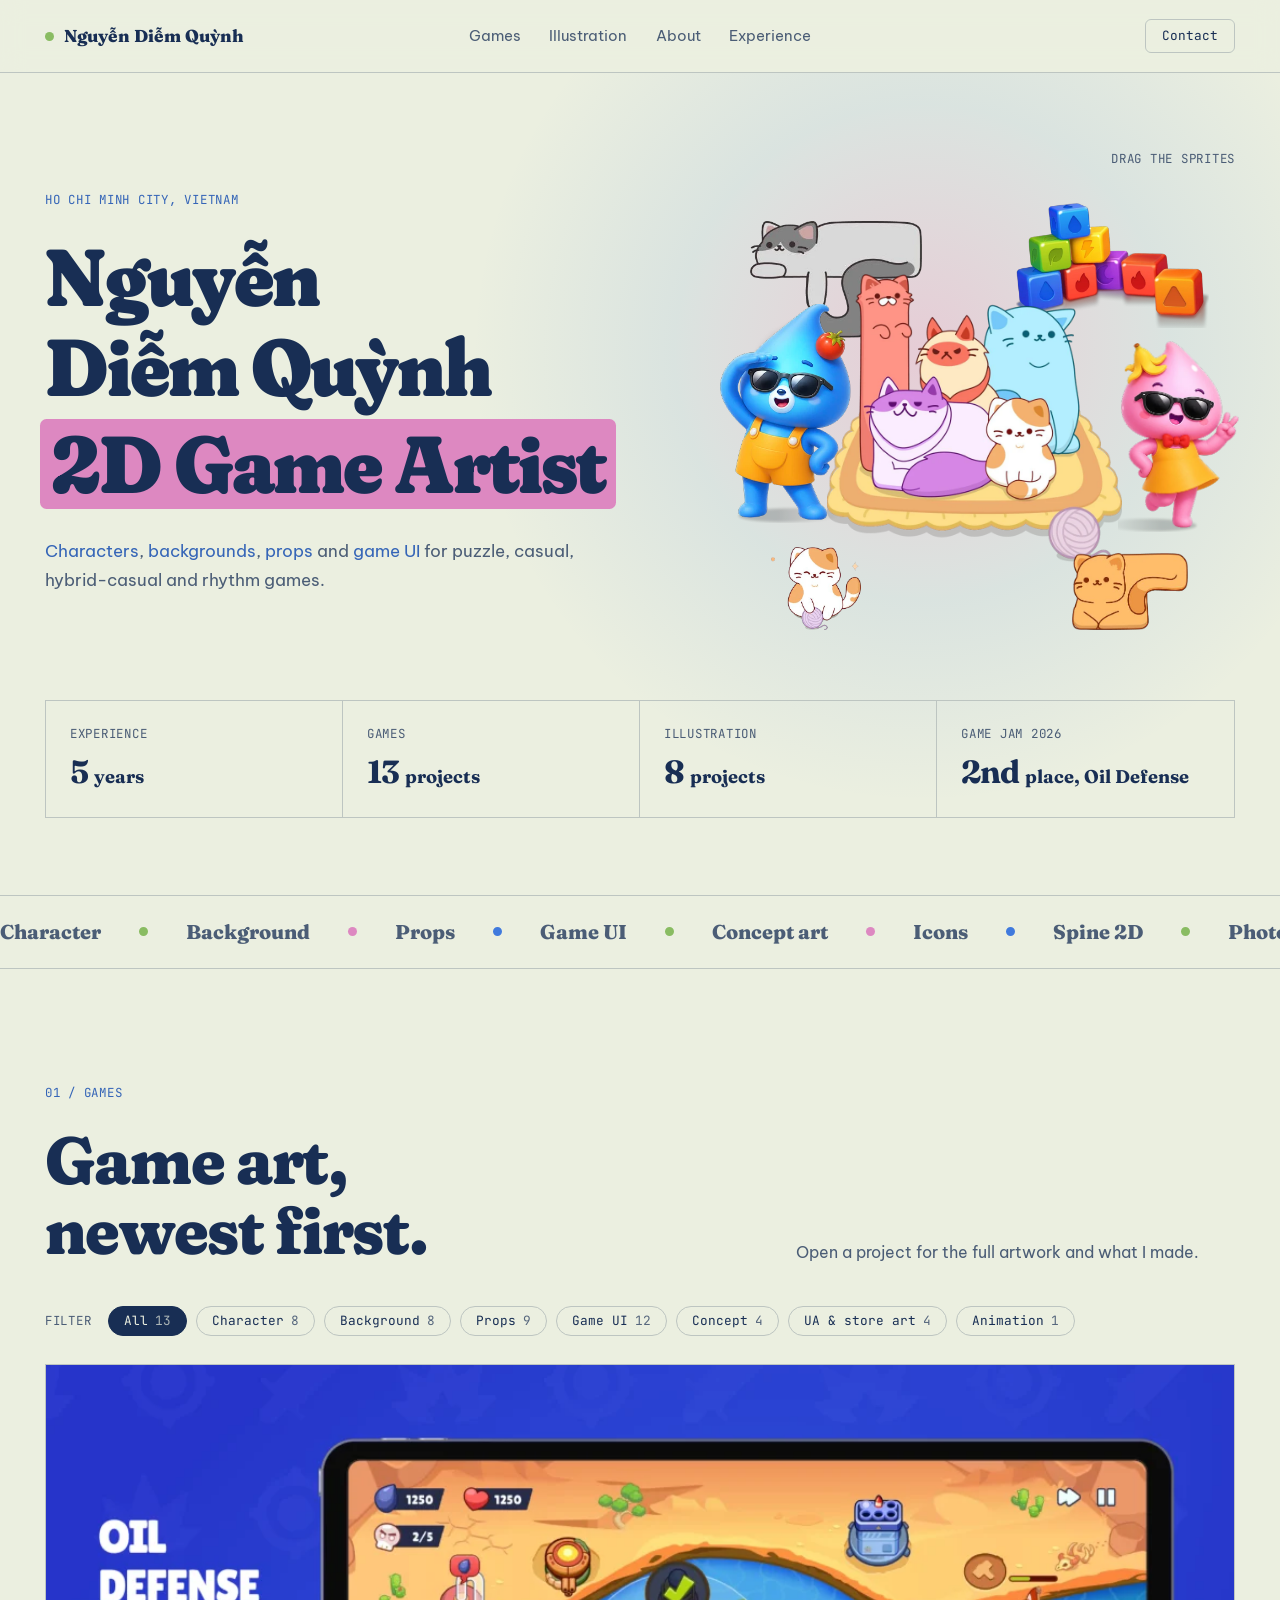
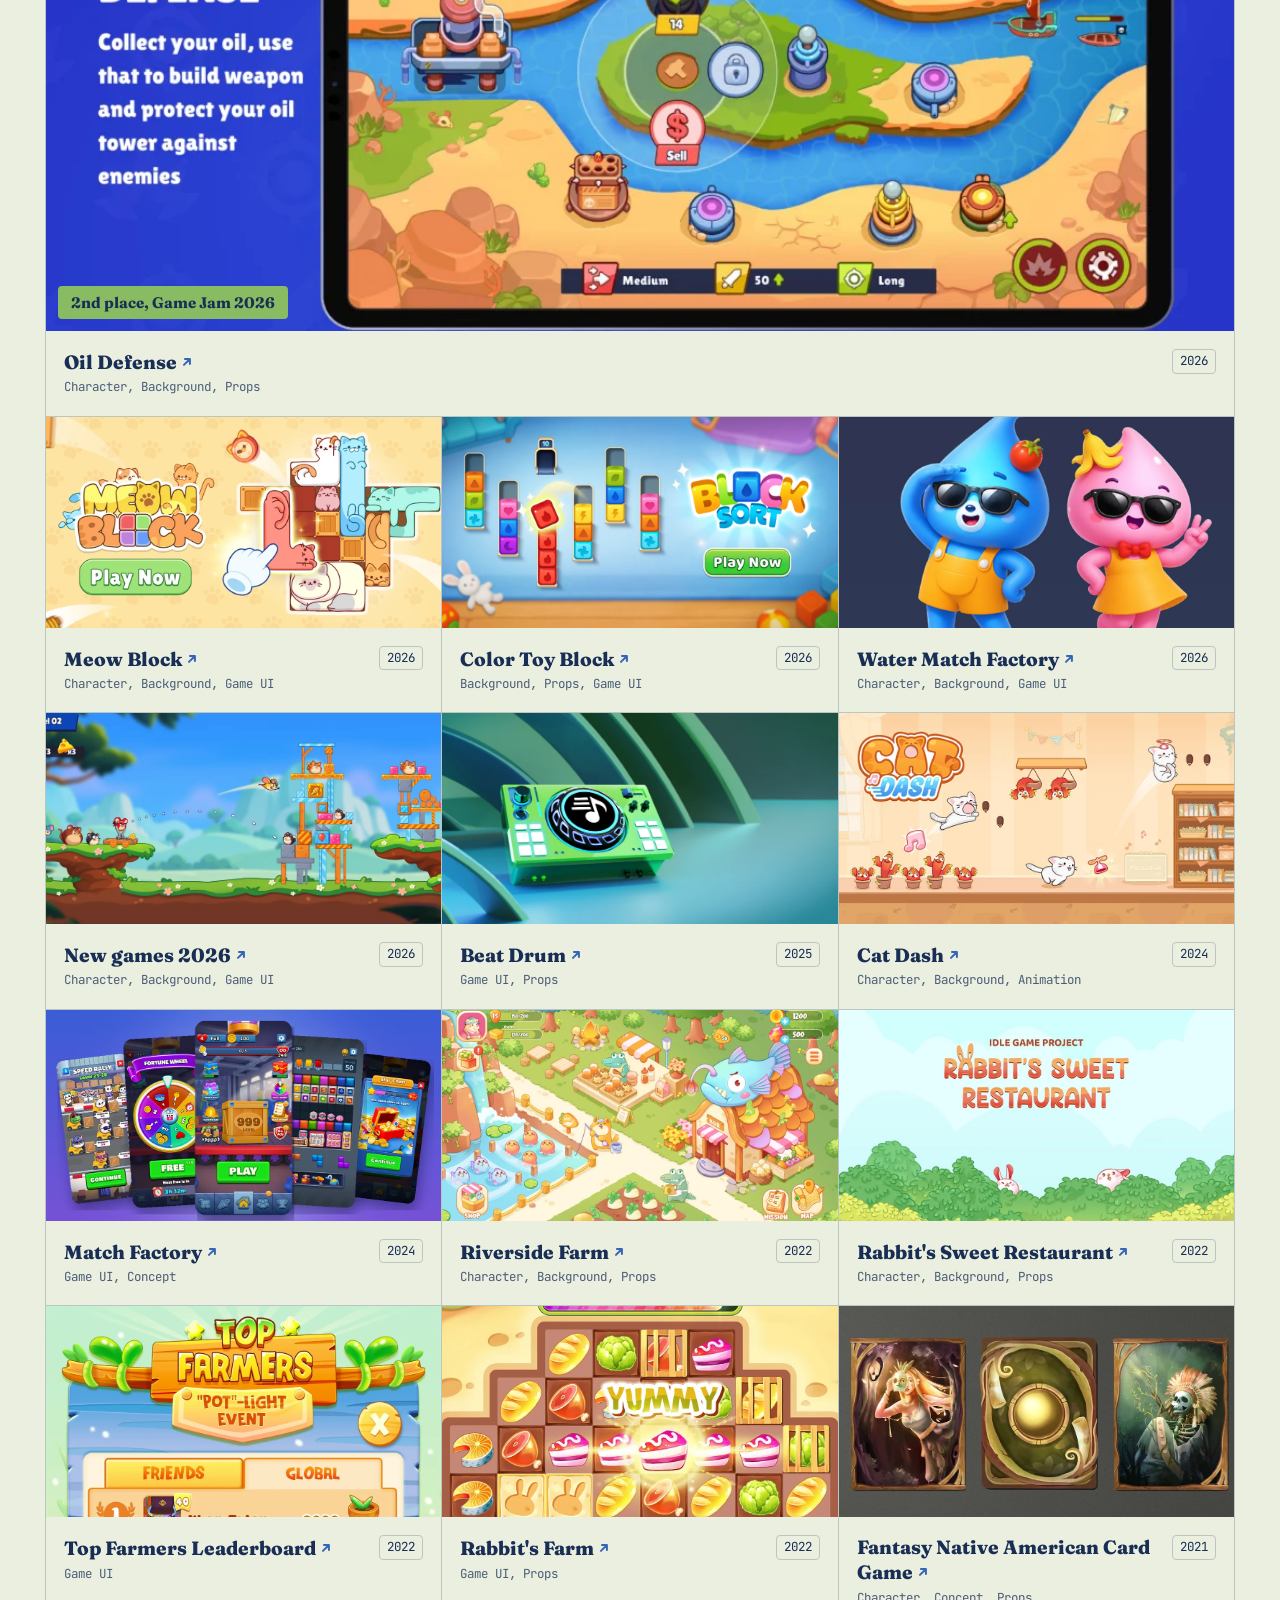
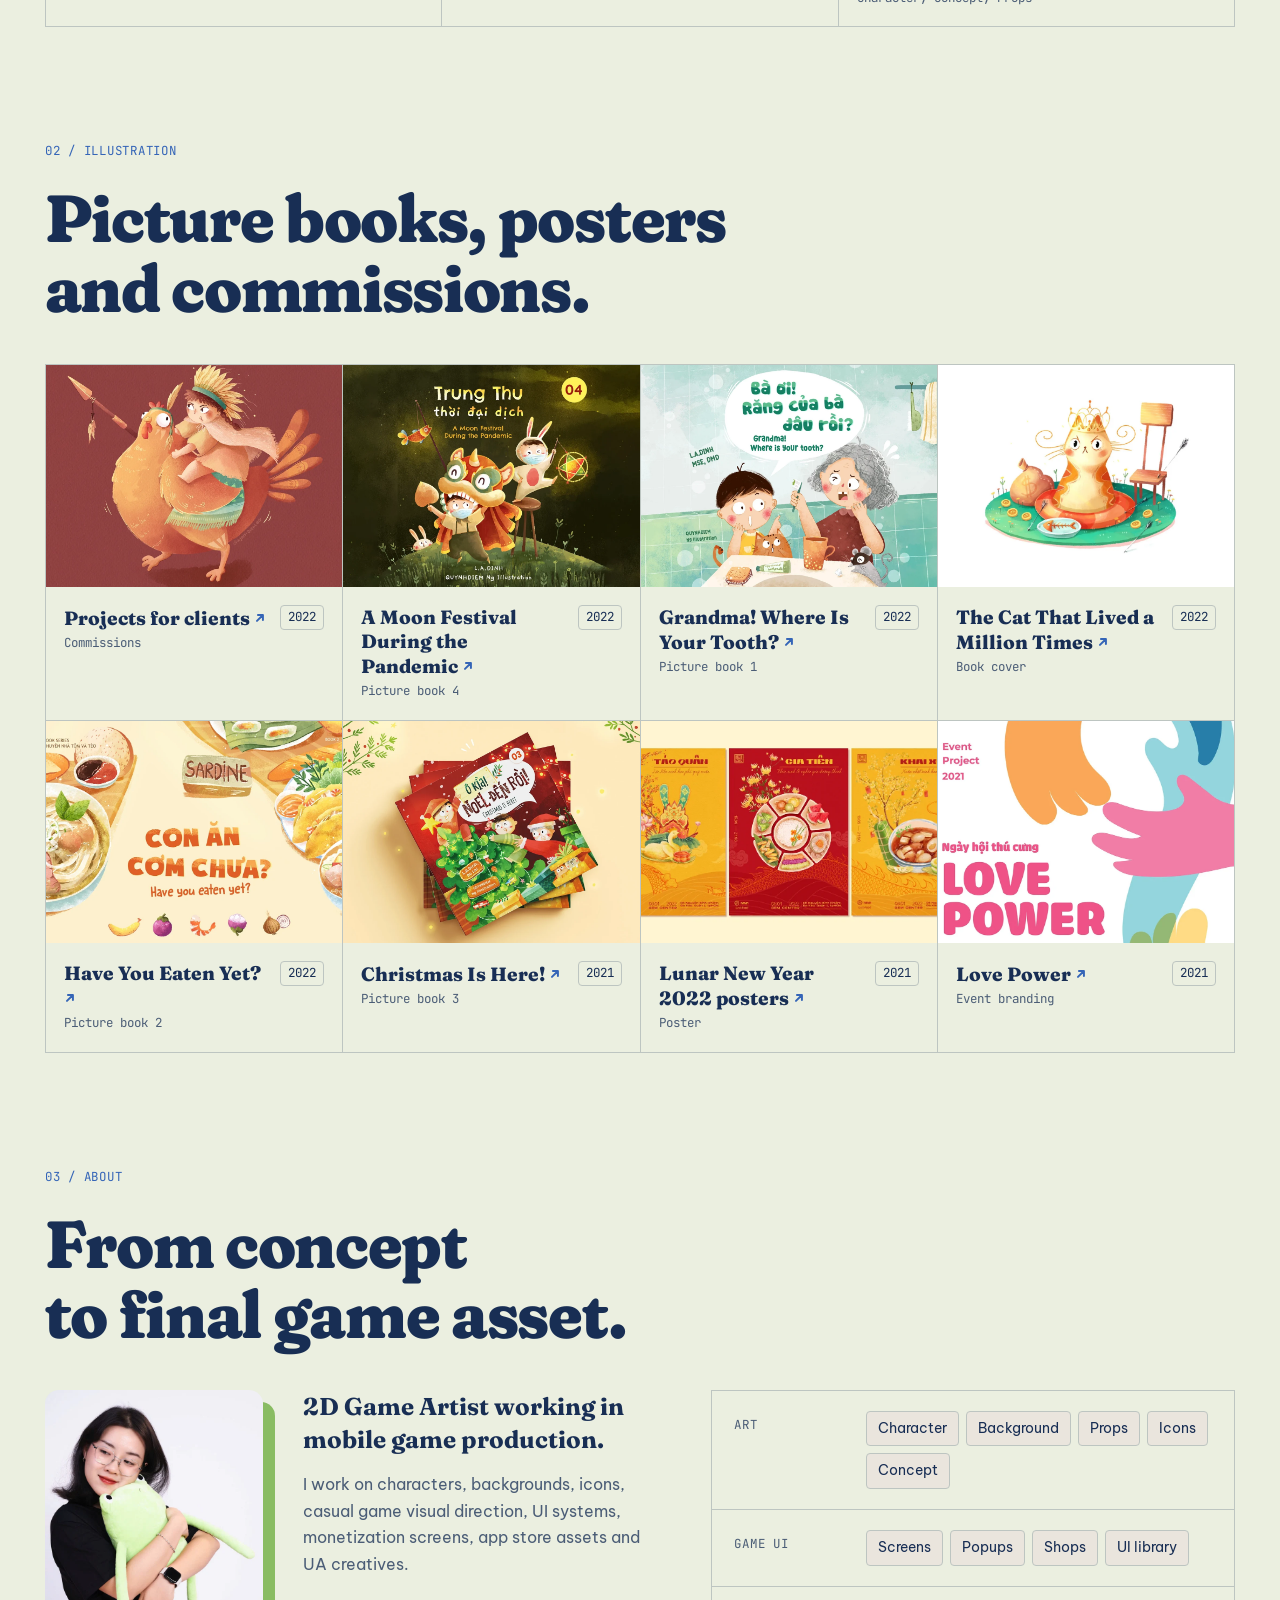
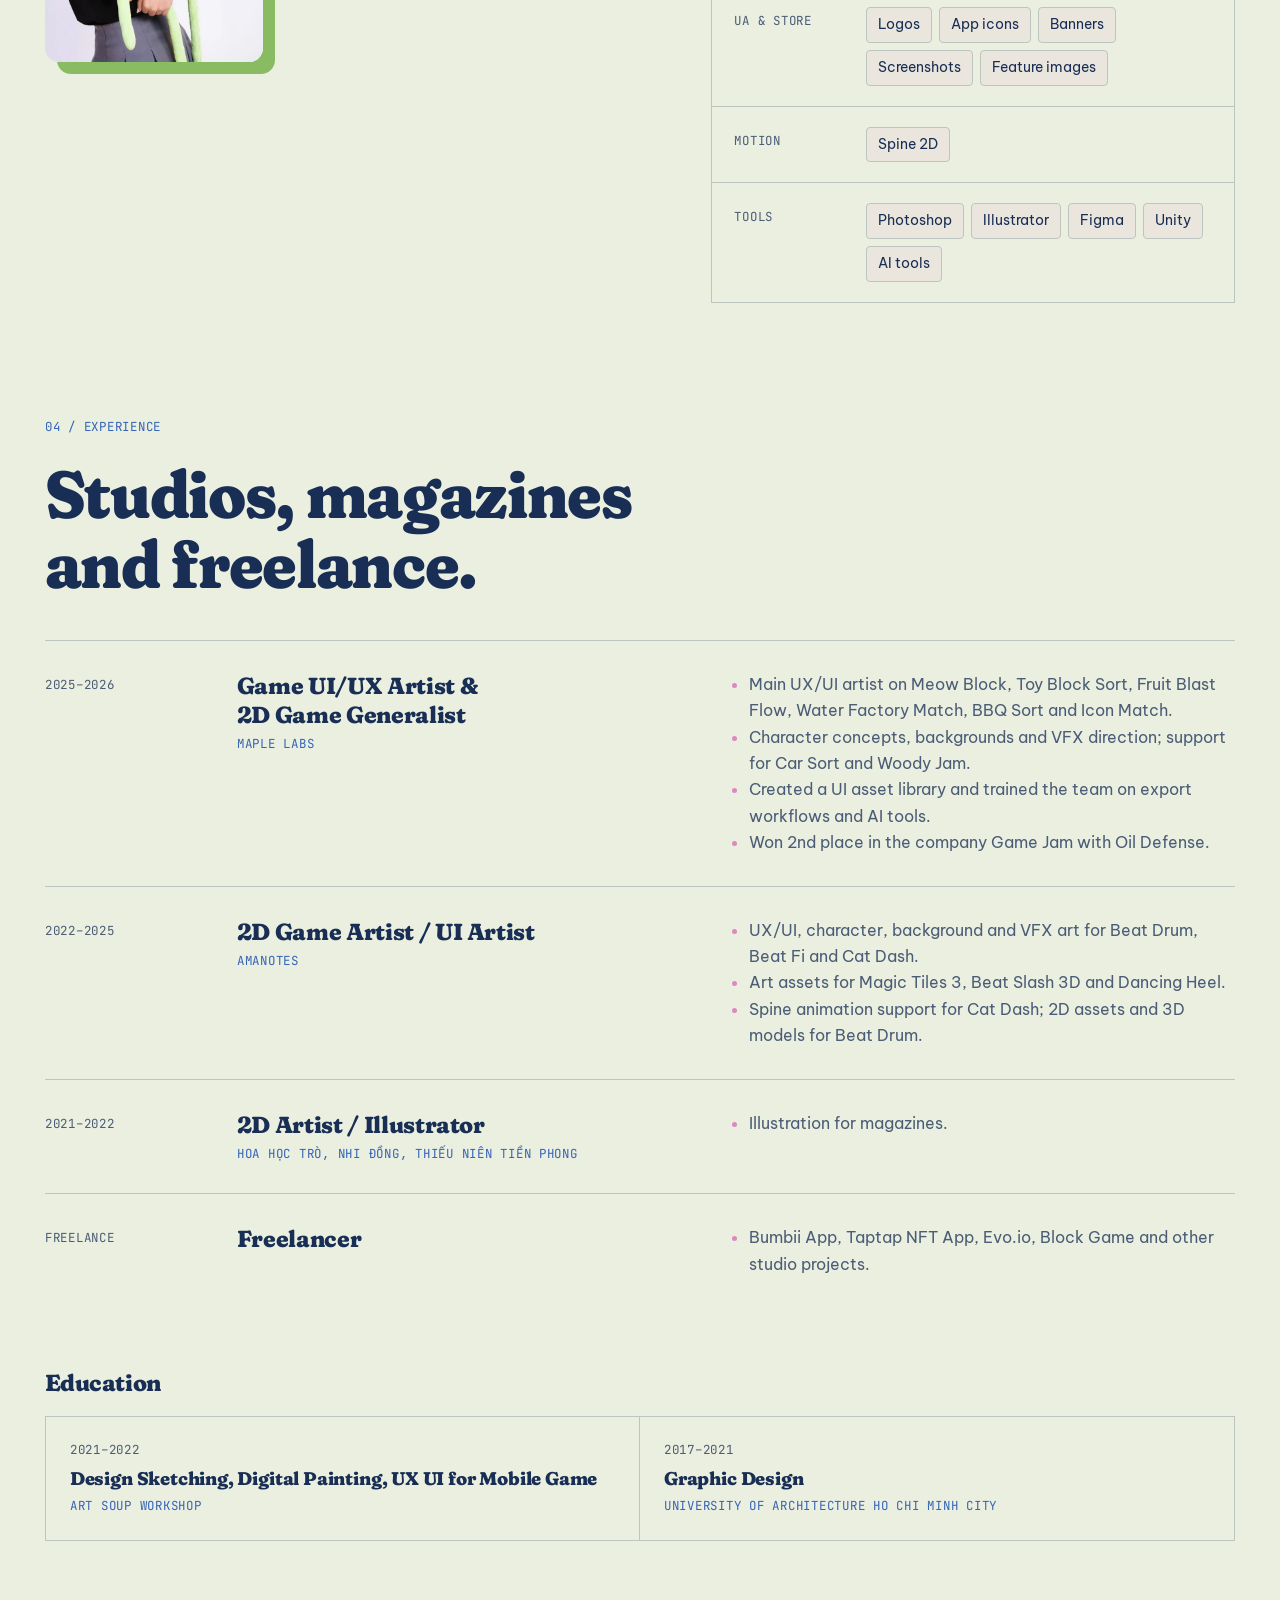
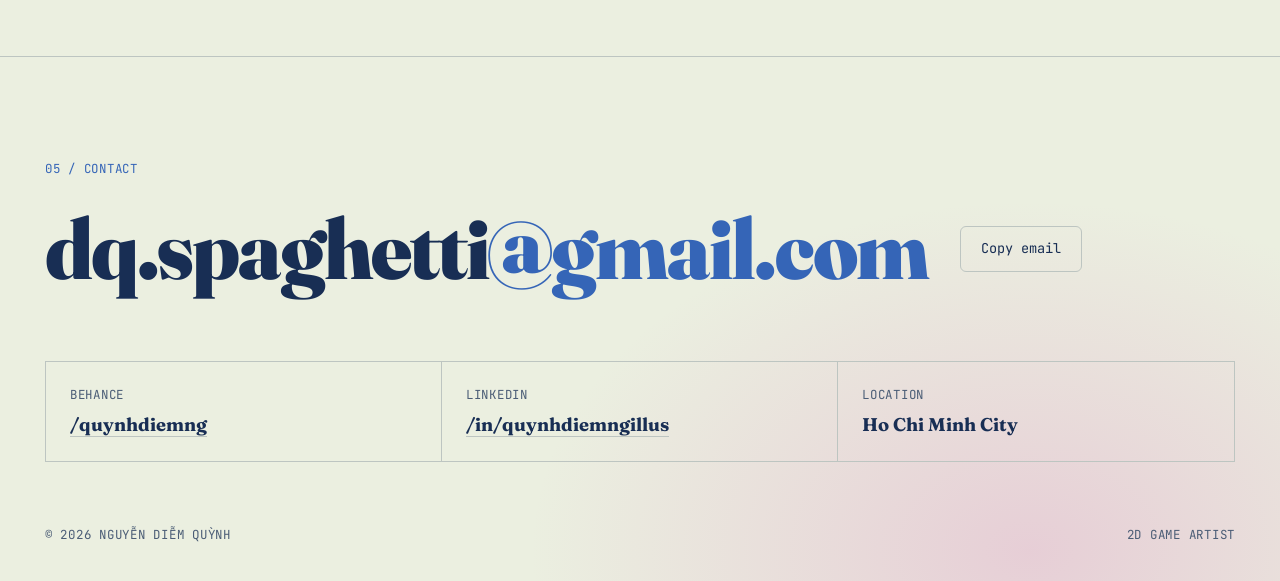
==== index.html @ 233f04de "New Match Factory cover, recropped portrait, SVG arrow Co-Authored-By: Claude Opus 5.5 <noreply@anth" ====
<!doctype html>
<html lang="en">
<head>
<meta charset="utf-8">
<meta name="viewport" content="width=device-width, initial-scale=1">
<title>Nguyễn Diễm Quỳnh | 2D Game Artist</title>
<meta name="description" content="Portfolio of Nguyễn Diễm Quỳnh, 2D Game Artist in Ho Chi Minh City: characters, backgrounds, props, game UI and illustration.">
<meta name="theme-color" content="#EBEFE0">
<link rel="icon" href="assets/sprites/cat-yarn.webp">
<link rel="preconnect" href="https://fonts.googleapis.com">
<link rel="preconnect" href="https://fonts.gstatic.com" crossorigin>
<link rel="stylesheet" href="https://fonts.googleapis.com/css2?family=Be+Vietnam+Pro:wght@400;600&family=Fraunces:opsz,wght,SOFT,WONK@9..144,600..900,100,0&family=JetBrains+Mono:wght@400&display=swap">
<link rel="stylesheet" href="style.css?v=15">
</head>
<body>
<a class="skip" href="#games">Skip to work</a>
<header class="bar">
  <div class="wrap">
    <a class="brand" href="#top">Nguyễn Diễm Quỳnh</a>
    <nav aria-label="Main">
      <a href="#games">Games</a><a href="#illustration">Illustration</a><a href="#about">About</a><a href="#experience">Experience</a>
    </nav>
    <a class="cta" href="#contact">Contact</a>
  </div>
</header>

<main id="top">
  <section class="hero" aria-label="Introduction">
    <div class="wrap">
      <div class="hero-in">
        <div class="hero-text">
          <p class="mono kicker">Ho Chi Minh City, Vietnam</p>
          <h1><span>Nguyễn</span><span>Diễm Quỳnh</span><span class="role">2D Game Artist</span></h1>
          <p class="lead"><b>Characters</b>, <b>backgrounds</b>, <b>props</b> and <b>game UI</b> for puzzle, casual, hybrid-casual and rhythm games.</p>
        </div>
        <div class="stage" id="stage"><p class="hint mono"><span class="m">Drag the sprites</span><span class="t">Tap the sprites</span></p></div>
      </div>
      <dl class="cells">
        <div><dt class="mono">Experience</dt><dd><big data-n>5</big>years</dd></div>
        <div><dt class="mono">Games</dt><dd><big data-n id="nGames">13</big>projects</dd></div>
        <div><dt class="mono">Illustration</dt><dd><big data-n id="nIllus">8</big>projects</dd></div>
        <div><dt class="mono">Game Jam 2026</dt><dd><big>2nd</big>place, Oil Defense</dd></div>
      </dl>
    </div>
  </section>

  <div class="marquee"><div><span>Character</span><span>Background</span><span>Props</span><span>Game UI</span><span>Concept art</span><span>Icons</span><span>Spine 2D</span><span>Photoshop</span><span>Illustrator</span><span>Figma</span><span>UA creatives</span><span>Picture books</span></div></div>

  <section class="block" id="games">
    <div class="wrap">
      <p class="mono kicker">01 / Games</p>
      <div class="head">
        <h2>Game art,<br>newest first.</h2>
        <p>Open a project for the full artwork and what I made.</p>
      </div>
      <div class="filters" id="filters" role="group" aria-label="Filter games by discipline"><span class="mono">Filter</span></div>
      <div class="grid" id="gameList"></div>
    </div>
  </section>

  <section class="block" id="illustration">
    <div class="wrap">
      <p class="mono kicker">02 / Illustration</p>
      <div class="head">
        <h2>Picture books, posters<br>and commissions.</h2>
      </div>
      <div class="grid" id="illusList"></div>
    </div>
  </section>

  <section class="block" id="about">
    <div class="wrap">
      <p class="mono kicker">03 / About</p>
      <div class="head"><h2>From concept<br>to final game asset.</h2></div>
      <div class="about-in">
        <div class="about-text">
          <img src="assets/portrait.webp?v=15" width="640" height="800" alt="Portrait of Nguyễn Diễm Quỳnh" loading="lazy">
          <div>
            <p class="big">2D Game Artist working in mobile game production.</p>
            <p>I work on characters, backgrounds, icons, casual game visual direction, UI systems, monetization screens, app store assets and UA creatives.</p>
          </div>
        </div>
        <dl class="kit">
          <div><dt class="mono">Art</dt><dd><span>Character</span><span>Background</span><span>Props</span><span>Icons</span><span>Concept</span></dd></div>
          <div><dt class="mono">Game UI</dt><dd><span>Screens</span><span>Popups</span><span>Shops</span><span>UI library</span></dd></div>
          <div><dt class="mono">UA &amp; store</dt><dd><span>Logos</span><span>App icons</span><span>Banners</span><span>Screenshots</span><span>Feature images</span></dd></div>
          <div><dt class="mono">Motion</dt><dd><span>Spine 2D</span></dd></div>
          <div><dt class="mono">Tools</dt><dd><span>Photoshop</span><span>Illustrator</span><span>Figma</span><span>Unity</span><span>AI tools</span></dd></div>
        </dl>
      </div>
    </div>
  </section>

  <section class="block" id="experience">
    <div class="wrap">
      <p class="mono kicker">04 / Experience</p>
      <div class="head"><h2>Studios, magazines<br>and freelance.</h2></div>
      <article class="job"><p class="mono">2025–2026</p><div><h3>Game UI/UX Artist &amp; 2D Game Generalist</h3><p class="mono where">Maple Labs</p></div>
        <ul><li>Main UX/UI artist on Meow Block, Toy Block Sort, Fruit Blast Flow, Water Factory Match, BBQ Sort and Icon Match.</li><li>Character concepts, backgrounds and VFX direction; support for Car Sort and Woody Jam.</li><li>Created a UI asset library and trained the team on export workflows and AI tools.</li><li>Won 2nd place in the company Game Jam with Oil Defense.</li></ul></article>
      <article class="job"><p class="mono">2022–2025</p><div><h3>2D Game Artist / UI Artist</h3><p class="mono where">Amanotes</p></div>
        <ul><li>UX/UI, character, background and VFX art for Beat Drum, Beat Fi and Cat Dash.</li><li>Art assets for Magic Tiles 3, Beat Slash 3D and Dancing Heel.</li><li>Spine animation support for Cat Dash; 2D assets and 3D models for Beat Drum.</li></ul></article>
      <article class="job"><p class="mono">2021–2022</p><div><h3>2D Artist / Illustrator</h3><p class="mono where">Hoa Học Trò, Nhi Đồng, Thiếu Niên Tiền Phong</p></div>
        <ul><li>Illustration for magazines.</li></ul></article>
      <article class="job"><p class="mono">Freelance</p><div><h3>Freelancer</h3></div>
        <ul><li>Bumbii App, Taptap NFT App, Evo.io, Block Game and other studio projects.</li></ul></article>
      <h3 class="sub">Education</h3>
      <div class="cells edu">
        <div><p class="mono">2021–2022</p><h4>Design Sketching, Digital Painting, UX UI for Mobile Game</h4><p class="mono where">Art Soup Workshop</p></div>
        <div><p class="mono">2017–2021</p><h4>Graphic Design</h4><p class="mono where">University of Architecture Ho Chi Minh City</p></div>
      </div>
    </div>
  </section>

  <section class="contact" id="contact" aria-label="Contact">
    <div class="wrap">
      <p class="mono kicker">05 / Contact</p>
      <div class="mail-row"><a class="mail" href="mailto:dq.spaghetti@gmail.com">dq.spaghetti<span>@gmail.com</span></a><button type="button" id="copyMail">Copy email</button></div>
      <dl class="cells three">
        <div><dt class="mono">Behance</dt><dd><a href="https://www.behance.net/quynhdiemng" target="_blank" rel="noopener">/quynhdiemng</a></dd></div>
        <div><dt class="mono">LinkedIn</dt><dd><a href="https://www.linkedin.com/in/quynhdiemngillus" target="_blank" rel="noopener">/in/quynhdiemngillus</a></dd></div>
        <div><dt class="mono">Location</dt><dd>Ho Chi Minh City</dd></div>
      </dl>
      <footer class="mono"><span>© 2026 Nguyễn Diễm Quỳnh</span><span>2D Game Artist</span></footer>
    </div>
  </section>
</main>

<dialog id="viewer" aria-labelledby="vTitle">
  <div class="v-bar">
    <button type="button" id="vClose">Close</button>
    <span><button type="button" id="vPrev">Previous</button><button type="button" id="vNext">Next</button></span>
  </div>
  <div class="v-body" id="vBody"></div>
</dialog>
<noscript><p class="wrap">Please turn on JavaScript to see the projects, or visit behance.net/quynhdiemng.</p></noscript>
<script src="projects.js?v=15"></script>
<script src="app.js?v=15"></script>
<script src="motion.js?v=15"></script>
</body>
</html>
---- style.css ----
:root{
  --bg:#EBEFE0; --green:#89BC62; --daisy:#DD88C1; --sky:#407ADD; /* palette: cream, green, daisy, sky */
  --ink:color-mix(in srgb,var(--sky) 38%,#000); /* deep sky blue for text */
  --accent:var(--daisy);
  --accent-ink:color-mix(in srgb,var(--sky) 72%,var(--ink)); /* sky dark enough for small text */
  --deep:color-mix(in srgb,var(--bg) 88%,var(--sky));
  --panel:color-mix(in srgb,var(--bg) 90%,var(--daisy));
  --line:color-mix(in srgb,var(--bg) 78%,var(--ink));
  --soft:color-mix(in srgb,var(--ink) 76%,var(--bg));
  --display:"Fraunces",Georgia,serif;
  --body:"Be Vietnam Pro",system-ui,sans-serif;
  --mono:"JetBrains Mono",ui-monospace,monospace;
  --gutter:clamp(18px,3.5vw,48px);
  --ease:cubic-bezier(.22,1,.36,1);
}
*{box-sizing:border-box}
html{scroll-behavior:smooth;scroll-padding-top:72px;color-scheme:light;background:var(--bg)}
body{margin:0;background:var(--bg);color:var(--ink);font:400 1rem/1.65 var(--body)}
img,video{display:block;max-width:100%}
h1,h2,h3,h4,p,ul,dl,dd,figure{margin:0}
h1,h2,h3,h4{font-family:var(--display);font-weight:800;font-variation-settings:"SOFT" 100,"WONK" 0;line-height:1.06;letter-spacing:-.02em;text-wrap:balance}
a{color:inherit}
button{font:inherit;color:inherit;cursor:pointer}
::selection{background:var(--accent);color:var(--ink)}
:focus-visible{outline:2px solid var(--accent);outline-offset:3px}
.wrap{max-width:1400px;margin-inline:auto;padding-inline:var(--gutter)}
.skip{position:absolute;left:-999px}
.skip:focus{left:8px;top:8px;z-index:9;background:var(--ink);color:var(--bg);padding:8px}
.mono,.facts dt{font:400 .78rem/1.5 var(--mono);letter-spacing:.06em;text-transform:uppercase}
.kicker{color:var(--accent-ink);margin-bottom:22px}

/* top bar */
.bar{position:sticky;top:0;z-index:5;background:color-mix(in srgb,var(--bg) 88%,transparent);backdrop-filter:blur(12px);border-bottom:1px solid var(--line)}
.bar .wrap{display:grid;grid-template-columns:1fr auto 1fr;align-items:center;gap:24px;min-height:72px}
.bar a{text-decoration:none}
.brand{font:800 1.08rem/1 var(--display);display:flex;align-items:center;gap:10px;white-space:nowrap}
.brand::before{content:"";width:9px;height:9px;border-radius:50%;background:var(--green)}
.bar nav{display:flex;gap:clamp(14px,2.2vw,30px);font-size:.92rem}
.bar nav a{position:relative;padding-block:8px;color:var(--soft)}
.bar nav a::after{content:"";position:absolute;inset:auto 0 2px;height:2px;background:var(--accent);transform:scaleX(0);transform-origin:left;transition:transform .35s var(--ease)}
.bar nav a:hover,.bar nav a[aria-current]{color:var(--ink)}
.bar nav a:hover::after,.bar nav a[aria-current]::after{transform:none}
.cta{justify-self:end;border:1px solid var(--line);border-radius:6px;padding:10px 16px;font:400 .8rem/1 var(--mono);transition:background-color .2s,color .2s}
.cta:hover,.cta[aria-current]{background:var(--accent);color:var(--ink);border-color:var(--accent)}

/* hero */
.hero{position:relative;overflow:hidden;padding-block:clamp(48px,6vw,88px) clamp(56px,6vw,88px)}
.hero::before{content:"";position:absolute;width:900px;height:900px;left:var(--gx,72%);top:var(--gy,34%);translate:-50% -50%;background:radial-gradient(closest-side,color-mix(in srgb,var(--daisy) 34%,transparent),color-mix(in srgb,var(--sky) 10%,transparent) 55%,transparent);pointer-events:none}
.hero .wrap{position:relative}
.hero-in{display:grid;grid-template-columns:minmax(0,1.25fr) minmax(0,1fr);gap:40px;align-items:center}
.hero h1{font-size:clamp(2.9rem,6.3vw,5.9rem);line-height:1.12;letter-spacing:-.025em;font-weight:900}
.hero h1 span{display:block;white-space:nowrap}
.hero h1 .role{background:var(--accent);width:fit-content;padding:0 .14em;margin:.08em 0 0 -.06em;border-radius:.08em}
.lead{max-width:54ch;margin-top:28px;color:var(--soft);font-size:1.08rem}
.lead b,.about-text b{color:var(--accent-ink);font-weight:400}
.stage{position:relative;aspect-ratio:1/.95;width:100%}
.hint{position:absolute;right:0;top:0;color:var(--soft);pointer-events:none}
.spr{position:absolute;left:var(--x);bottom:var(--b);width:var(--w);margin:0;padding:5px;border:1px dashed transparent;background:none;touch-action:none;cursor:grab;user-select:none}
.spr img{width:100%;pointer-events:none}
.spr:hover,.spr:focus-visible,.spr.on{border-color:var(--accent);outline:0;z-index:3}
.spr.on{cursor:grabbing}
.spr span{position:absolute;left:-1px;bottom:100%;background:var(--accent);color:var(--ink);font:400 .75rem/1 var(--mono);padding:5px 8px;white-space:nowrap;opacity:0}
.spr:hover span,.spr:focus-visible span,.spr.on span{opacity:1}

/* hairline cells: stats and contact */
.cells{display:grid;grid-template-columns:repeat(4,minmax(0,1fr));border:1px solid var(--line);margin-top:clamp(40px,5vw,64px)}
.cells>div{padding:24px;border-left:1px solid var(--line);margin-left:-1px;min-width:0}
.cells dt{color:var(--soft)}
.cells dd{font:700 1.15rem/1.3 var(--display);margin-top:8px;overflow-wrap:anywhere}
.cells big{font-size:2rem;letter-spacing:-.03em;margin-right:6px}
.cells a{text-decoration:none;border-bottom:1px solid var(--line);transition:color .2s,border-color .2s}
.cells a:hover{color:var(--accent-ink);border-color:currentColor}

.marquee{border-block:1px solid var(--line);overflow:hidden;font:800 1.25rem/1 var(--display);color:var(--soft)}
.marquee span:nth-child(3n+2)::after{background:var(--daisy)}
.marquee span:nth-child(3n)::after{background:var(--sky)}
.marquee div{display:flex;width:max-content;padding-block:26px}
.marquee span{display:flex;align-items:center;white-space:nowrap}
.marquee span::after{content:"";width:9px;height:9px;border-radius:50%;background:var(--green);rotate:45deg;margin-inline:38px}

/* sections */
.block{padding-block:clamp(80px,9vw,136px) 0}
.head{display:grid;grid-template-columns:minmax(0,1.6fr) minmax(0,1fr);gap:24px 48px;align-items:end;margin-bottom:40px}
h2{font-size:clamp(2.4rem,5.2vw,4.7rem)}
.head>p{color:var(--soft);max-width:46ch}
.filters{display:flex;flex-wrap:wrap;align-items:center;gap:9px;margin-bottom:28px}
.filters .mono{color:var(--soft);margin-right:8px}
.filters button{border:1px solid var(--line);background:none;border-radius:999px;padding:8px 15px;font:400 .8rem/1 var(--mono);transition:border-color .2s,background-color .2s}
.filters button i{font-style:normal;opacity:.7;margin-left:7px}
.filters button:hover{border-color:var(--accent)}
.filters button[aria-pressed=true]{background:var(--ink);color:var(--bg);border-color:var(--ink)}

.grid{display:grid;grid-template-columns:repeat(4,minmax(0,1fr));gap:1px;padding:1px}
.tile{position:relative;display:flex;flex-direction:column;background:var(--bg);outline:1px solid var(--line);text-decoration:none;min-width:0;transition:background-color .25s}
#gameList{grid-template-columns:repeat(3,minmax(0,1fr))}
.tile.lead-tile{grid-column:1/-1}
.shot{position:relative;display:block;overflow:hidden;aspect-ratio:15/8;background:var(--deep)}
.lead-tile .shot{aspect-ratio:2.1}
#illusList .shot{aspect-ratio:4/3}
.shot img{position:absolute;inset:0;width:100%;height:100%;object-fit:cover;transition:transform .7s var(--ease)}
.award{position:absolute;left:12px;bottom:12px;background:var(--green);color:var(--ink);font:700 .95rem/1 var(--display);padding:9px 13px;border-radius:4px}
.cap{display:grid;grid-template-columns:minmax(0,1fr) auto;gap:4px 12px;align-items:start;padding:18px 18px 20px}
.cap strong{font:800 1.2rem/1.25 var(--display);letter-spacing:0}
.cap em{font:400 .78rem/1 var(--mono);border:1px solid var(--line);border-radius:4px;padding:5px 7px;transition:color .2s,border-color .2s}
.cap small{grid-column:1/-1;font:400 .78rem/1.4 var(--mono);color:var(--soft)}
.tile:hover,.tile:focus-visible{background:var(--panel);z-index:1;outline:2px solid var(--sky)}
.tile:hover .shot img{transform:scale(1.06)}
.tile:hover em{color:var(--accent-ink);border-color:var(--accent-ink)}

/* about */
.about-in{display:grid;grid-template-columns:minmax(0,1.15fr) minmax(0,1fr);gap:clamp(32px,5vw,72px);align-items:start}
.about-text{display:grid;grid-template-columns:230px minmax(0,1fr);gap:20px 28px;align-items:start}
.about-text img{border-radius:14px;width:calc(100% - 12px);height:auto;aspect-ratio:4/5;object-fit:cover;box-shadow:12px 12px 0 var(--green)}
.about-text .big{font:700 clamp(1.3rem,1.9vw,1.65rem)/1.35 var(--display);letter-spacing:0}
.about-text p+p{margin-top:16px;color:var(--soft)}
.kit{background:var(--bg);border:1px solid var(--line)}
.kit div{display:grid;grid-template-columns:120px minmax(0,1fr);gap:12px;padding:20px 22px}
.kit div+div{border-top:1px solid var(--line)}
.kit dt{color:var(--soft);padding-top:5px}
.kit dd{display:flex;flex-wrap:wrap;gap:7px}
.kit dd span{background:var(--panel);border:1px solid var(--line);border-radius:4px;padding:5px 11px;font-size:.9rem}

/* experience */
.job{display:grid;grid-template-columns:160px minmax(0,1.1fr) minmax(0,1.2fr);gap:8px 32px;padding-block:30px;border-top:1px solid var(--line);transition:background-color .25s}
.job:last-child{border-bottom:1px solid var(--line)}
.job:hover{background:linear-gradient(90deg,transparent,var(--panel) 20% 80%,transparent)}
.job .mono{color:var(--soft);padding-top:5px}
.job h3{font-size:1.45rem;letter-spacing:-.015em;line-height:1.25}
.job .where{color:var(--accent-ink);padding-top:6px}
.job ul{padding-left:1.1em;color:var(--soft)}
.job li::marker{color:var(--accent)}

/* contact */
.contact{position:relative;overflow:hidden;margin-top:clamp(80px,9vw,136px);border-top:1px solid var(--line);padding-top:clamp(72px,8vw,120px)}
.contact::before{content:"";position:absolute;width:1000px;height:700px;right:-250px;bottom:-320px;background:radial-gradient(closest-side,color-mix(in srgb,var(--accent) 32%,transparent),transparent)}
.contact .wrap{position:relative}
.mail{display:inline-block;font:900 min(6.6vw,5.6rem)/1.15 var(--display);letter-spacing:-.025em;text-decoration:none;transition:color .25s}
.mail span{color:var(--accent-ink)}
.mail:hover{color:var(--accent-ink)}
.mail-row{display:flex;flex-wrap:wrap;align-items:center;gap:16px 32px}
#copyMail{background:none;border:1px solid var(--line);border-radius:6px;padding:0 20px;min-height:46px;font:400 .85rem/1 var(--mono);transition:background-color .2s,color .2s}
#copyMail:hover{background:var(--accent);color:var(--ink);border-color:var(--accent)}
footer{display:flex;flex-wrap:wrap;justify-content:space-between;gap:8px 24px;padding-block:64px 36px;color:var(--soft)}

/* project viewer */
dialog{border:0;padding:0;margin:0;width:100%;height:100dvh;max-width:none;max-height:none;background:var(--bg);color:var(--ink);overflow-y:auto}
dialog::backdrop{background:var(--deep)}
.v-bar{position:sticky;top:0;z-index:2;display:flex;justify-content:space-between;gap:12px;background:var(--bg);border-bottom:1px solid var(--line);padding:14px var(--gutter)}
.v-bar span{display:flex;gap:10px}
.v-bar button{background:none;border:1px solid var(--line);border-radius:6px;padding:10px 16px;font:400 .8rem/1 var(--mono)}
.v-bar button:hover{background:var(--accent);border-color:var(--accent);color:var(--ink)}
.v-body{max-width:1120px;margin-inline:auto;padding:56px var(--gutter) 88px}
.desc{max-width:65ch;margin-top:20px;font-size:1.08rem;color:var(--soft)}
.facts{display:flex;flex-wrap:wrap;border:1px solid var(--line);margin-top:32px}
.facts div{flex:1 1 170px;padding:18px 20px;box-shadow:-1px -1px 0 var(--line)}
.facts dt{color:var(--accent-ink)}
.facts dd{margin-top:4px}
.media{margin-top:40px;display:grid;grid-template-columns:minmax(0,1fr)}
.media.gap{gap:20px}
.media.two{grid-template-columns:repeat(2,minmax(0,1fr));align-items:start}
.media.two .wide{grid-column:1/-1}
.media img,.media video{width:100%;height:auto}
/* sections: every row shares one height, widths follow each image's shape */
.sec{margin-top:56px}
.sec h3{font:400 .78rem/1.5 var(--mono);letter-spacing:.06em;text-transform:uppercase;color:var(--soft);padding-bottom:12px;margin-bottom:14px;border-bottom:1px solid var(--line)}
.sec h3 span{color:var(--accent-ink);margin-right:10px}
.row{display:flex;gap:14px}
.row+.row{margin-top:14px}
.row>*{flex:var(--a) 1 0;min-width:0;width:100%;height:auto;border-radius:6px;background:var(--deep)}
.row>.alpha{background:color-mix(in srgb,var(--bg) 82%,var(--green));padding:5% 7%;object-fit:contain}
body:has(dialog[open]){overflow:hidden}

.hint .t{display:none}
@media(pointer:coarse){
  .spr{touch-action:manipulation;cursor:pointer}
  .hint .m{display:none}
  .hint .t{display:inline}
  .filters button,.cta,.v-bar button{min-height:44px}
  .cta,.contact .cells a{display:inline-flex;align-items:center}
  .contact .cells a{min-height:44px}
  .contact .cells dd{margin-top:0}
  .bar nav a,.brand{padding-block:12px}
  .mail{padding-block:8px}
}
.cap strong i{font-style:normal;vertical-align:.06em;color:var(--accent-ink);display:inline-block;transition:transform .3s var(--ease)}
.tile:hover strong i{transform:translate(3px,-3px)}
.sub{font-size:1.45rem;margin-top:64px}
.edu{margin-top:20px}
.cells.edu{grid-template-columns:repeat(2,minmax(0,1fr))}
.cells.three{grid-template-columns:repeat(3,minmax(0,1fr))}
.edu p{color:var(--soft)}
.edu h4{font-size:1.15rem;line-height:1.3;letter-spacing:-.01em;margin-block:8px 6px}
.edu .where{color:var(--accent-ink)}
.v-next{display:block;width:100%;margin-top:56px;padding:32px 24px;text-align:left;background:none;border:1px solid var(--line);font:800 clamp(1.5rem,4vw,2.6rem)/1.2 var(--display);letter-spacing:-.02em;transition:background-color .2s,color .2s}
.v-next .mono{display:block;margin-bottom:10px;color:var(--accent-ink)}
.v-next:hover{background:var(--accent);color:var(--ink)}
.v-next:hover .mono{color:inherit}

@media(max-width:1000px){
  .hero-in,.about-in,.head{grid-template-columns:minmax(0,1fr)}
  .hero h1{font-size:clamp(2.6rem,11.5vw,6rem)}
  .stage{max-width:560px;margin-inline:auto}
  .grid,#gameList,.cells{grid-template-columns:repeat(2,minmax(0,1fr))}
  .cells:not(.three,.edu)>div:nth-child(n+3){border-top:1px solid var(--line)}
  .lead-tile .shot{aspect-ratio:15/8}
  .job{grid-template-columns:130px minmax(0,1fr)}
  .job ul{grid-column:2}
}
@media(max-width:640px){
  html{scroll-padding-top:104px}
  .bar .wrap{grid-template-columns:1fr auto;gap:0 12px;padding-block:10px 6px;min-height:0}
  .bar nav{grid-row:2;grid-column:1/-1;justify-content:space-between}
  .cells>div{padding:18px 16px}
  .cells big{font-size:1.7rem}
  .cells.three,.cells.edu{grid-template-columns:minmax(0,1fr)}
  .cells.three>div+div,.cells.edu>div+div{border-top:1px solid var(--line)}
  #gameList{grid-template-columns:minmax(0,1fr)}
  .cap{padding:13px 12px 15px;grid-template-columns:minmax(0,1fr)}
  .cap strong{font-size:1rem}
  .cap em{justify-self:start;grid-row:3}
  .about-text{grid-template-columns:minmax(0,1fr)}
  .about-text img{max-width:220px}
  .kit div,.job{grid-template-columns:minmax(0,1fr)}
  .job ul{grid-column:auto;margin-top:8px}
  .row{display:grid;grid-template-columns:repeat(6,minmax(0,1fr));gap:8px;align-items:start}
  .row+.row{margin-top:8px}
  .row>*{grid-column:span 6}
  .row>.tall{grid-column:span 2}
  .row>.mid{grid-column:span 3}
  .sec{margin-top:40px}
}
@media(prefers-reduced-motion:no-preference){
  .marquee div{animation:slide 45s linear infinite}
  .marquee:hover div{animation-play-state:paused}
  .brand::before{animation:pulse 2.2s ease-in-out infinite}
  .hero::before{transition:left .8s var(--ease),top .8s var(--ease)}
  .spr img{animation:bob 3.4s ease-in-out infinite alternate;animation-delay:var(--d,0s)}
  .spr:nth-of-type(even) img{animation-name:sway}
  .spr:hover img,.spr.on img{animation-play-state:paused}
  .spr.hop img{animation:hop .6s ease-out}
}
@media(prefers-reduced-motion:reduce){*{transition:none!important}html{scroll-behavior:auto}}
@keyframes slide{to{transform:translateX(-50%)}}
@keyframes pulse{50%{box-shadow:0 0 0 6px color-mix(in srgb,var(--accent) 28%,transparent)}}
@keyframes bob{from{transform:translateY(5px)}to{transform:translateY(-9px)}}
@keyframes sway{from{transform:translateY(4px) rotate(-3deg)}to{transform:translateY(-6px) rotate(3deg)}}
@keyframes hop{0%{transform:scale(1.12,.82) translateY(8%)}40%{transform:scale(.94,1.1) translateY(-34%)}75%{transform:scale(1.08,.9) translateY(4%)}100%{transform:none}}
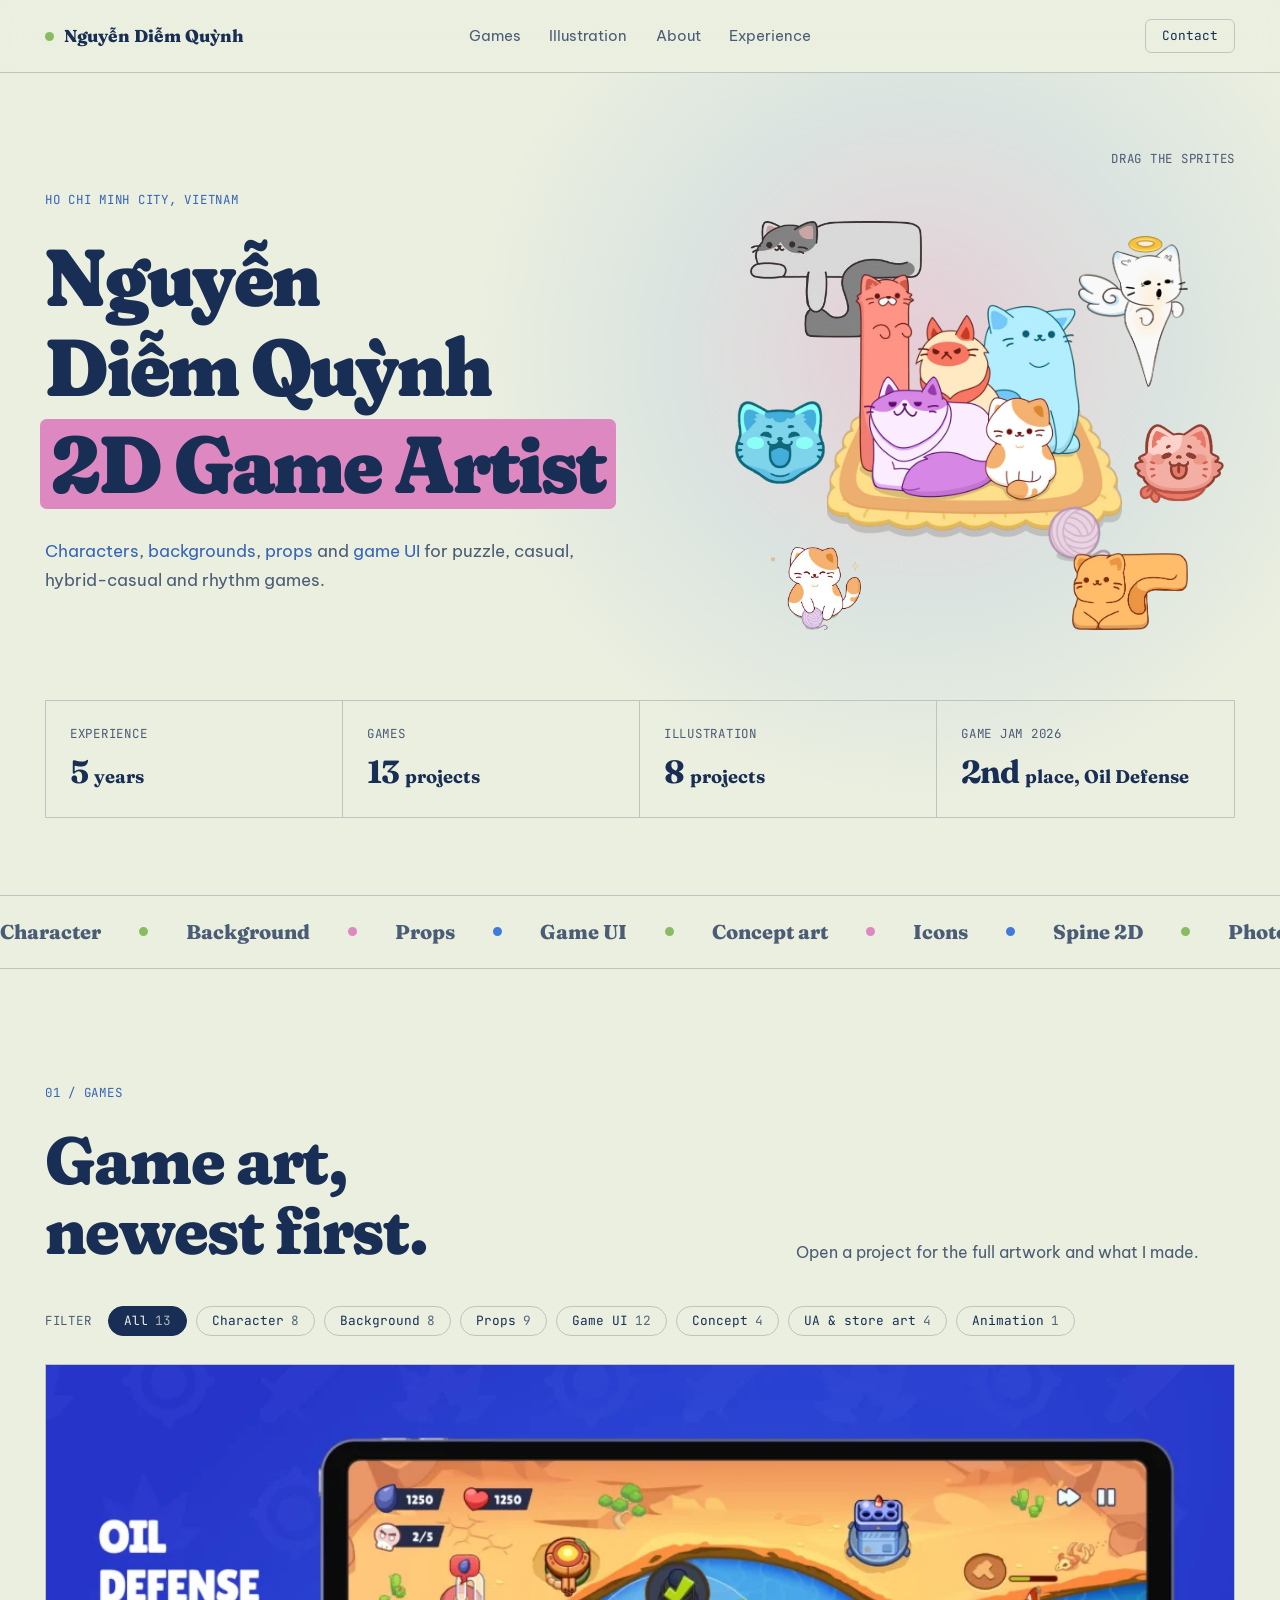
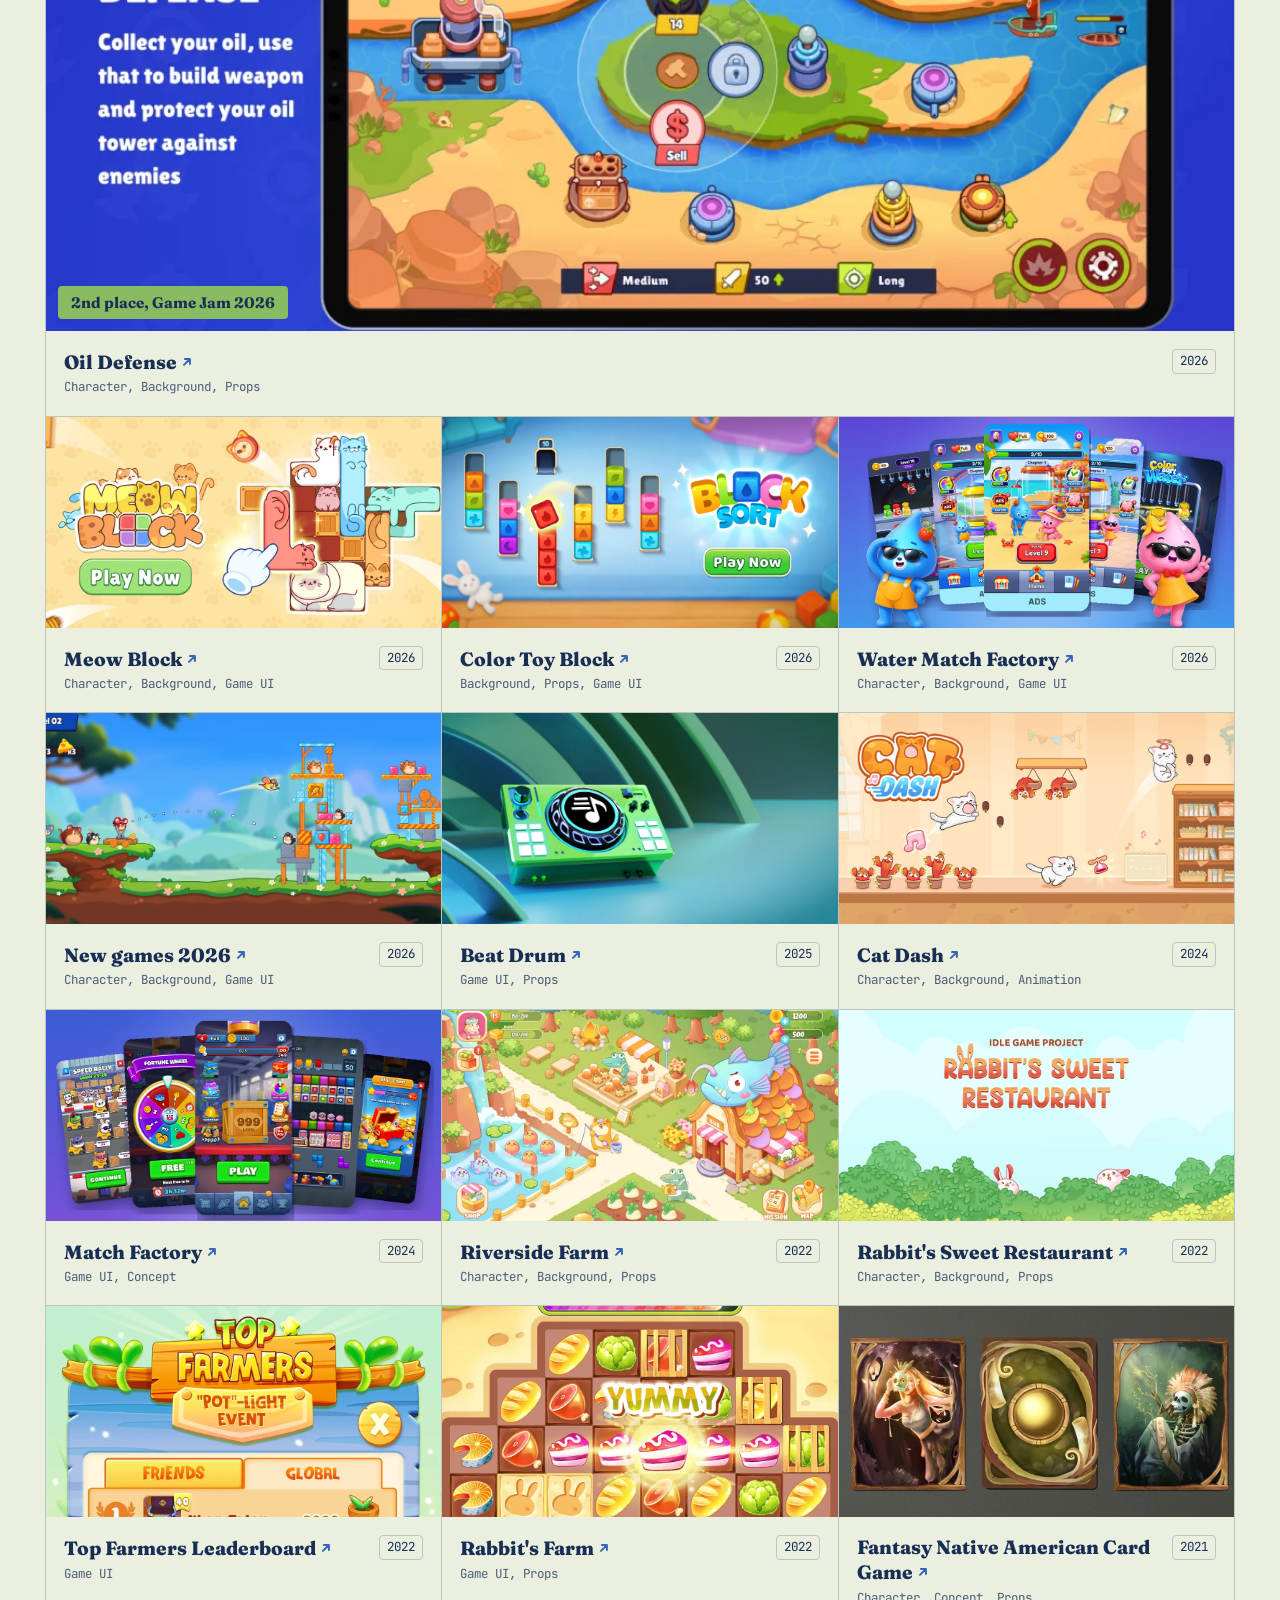
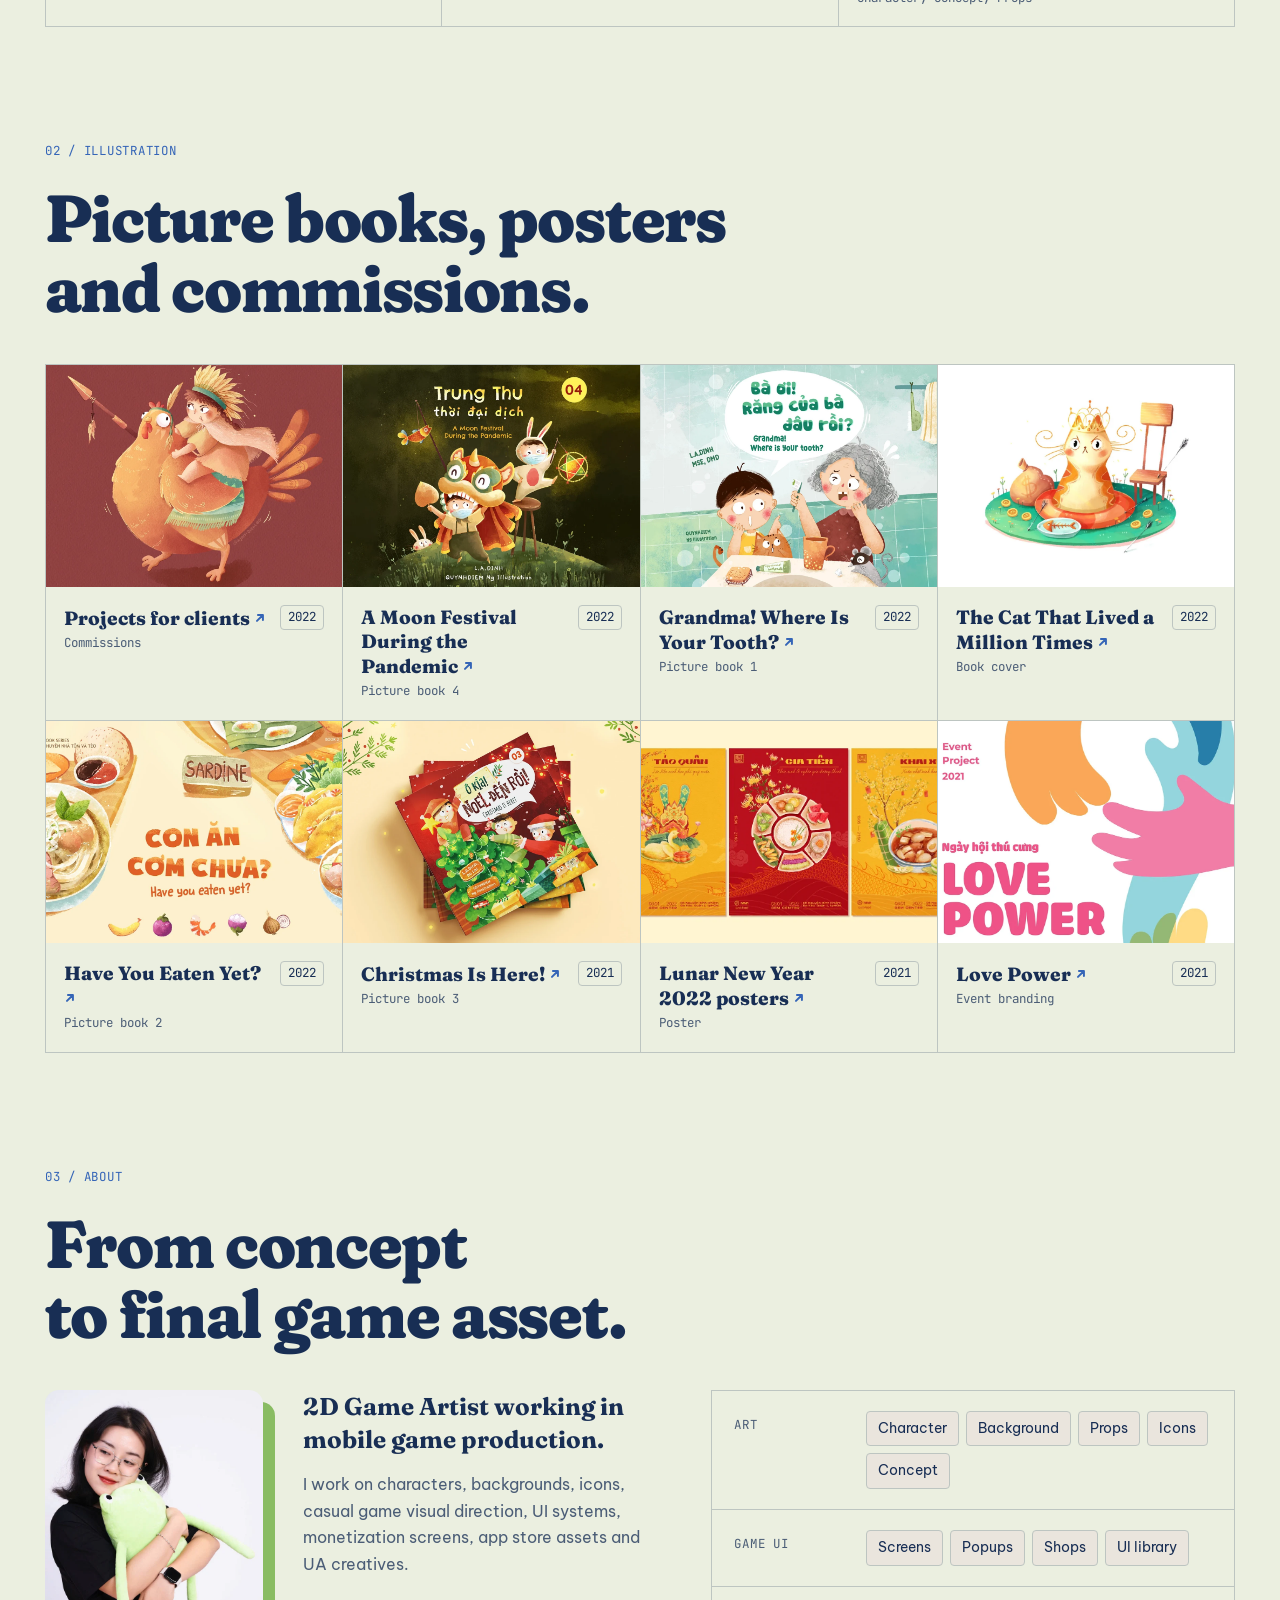
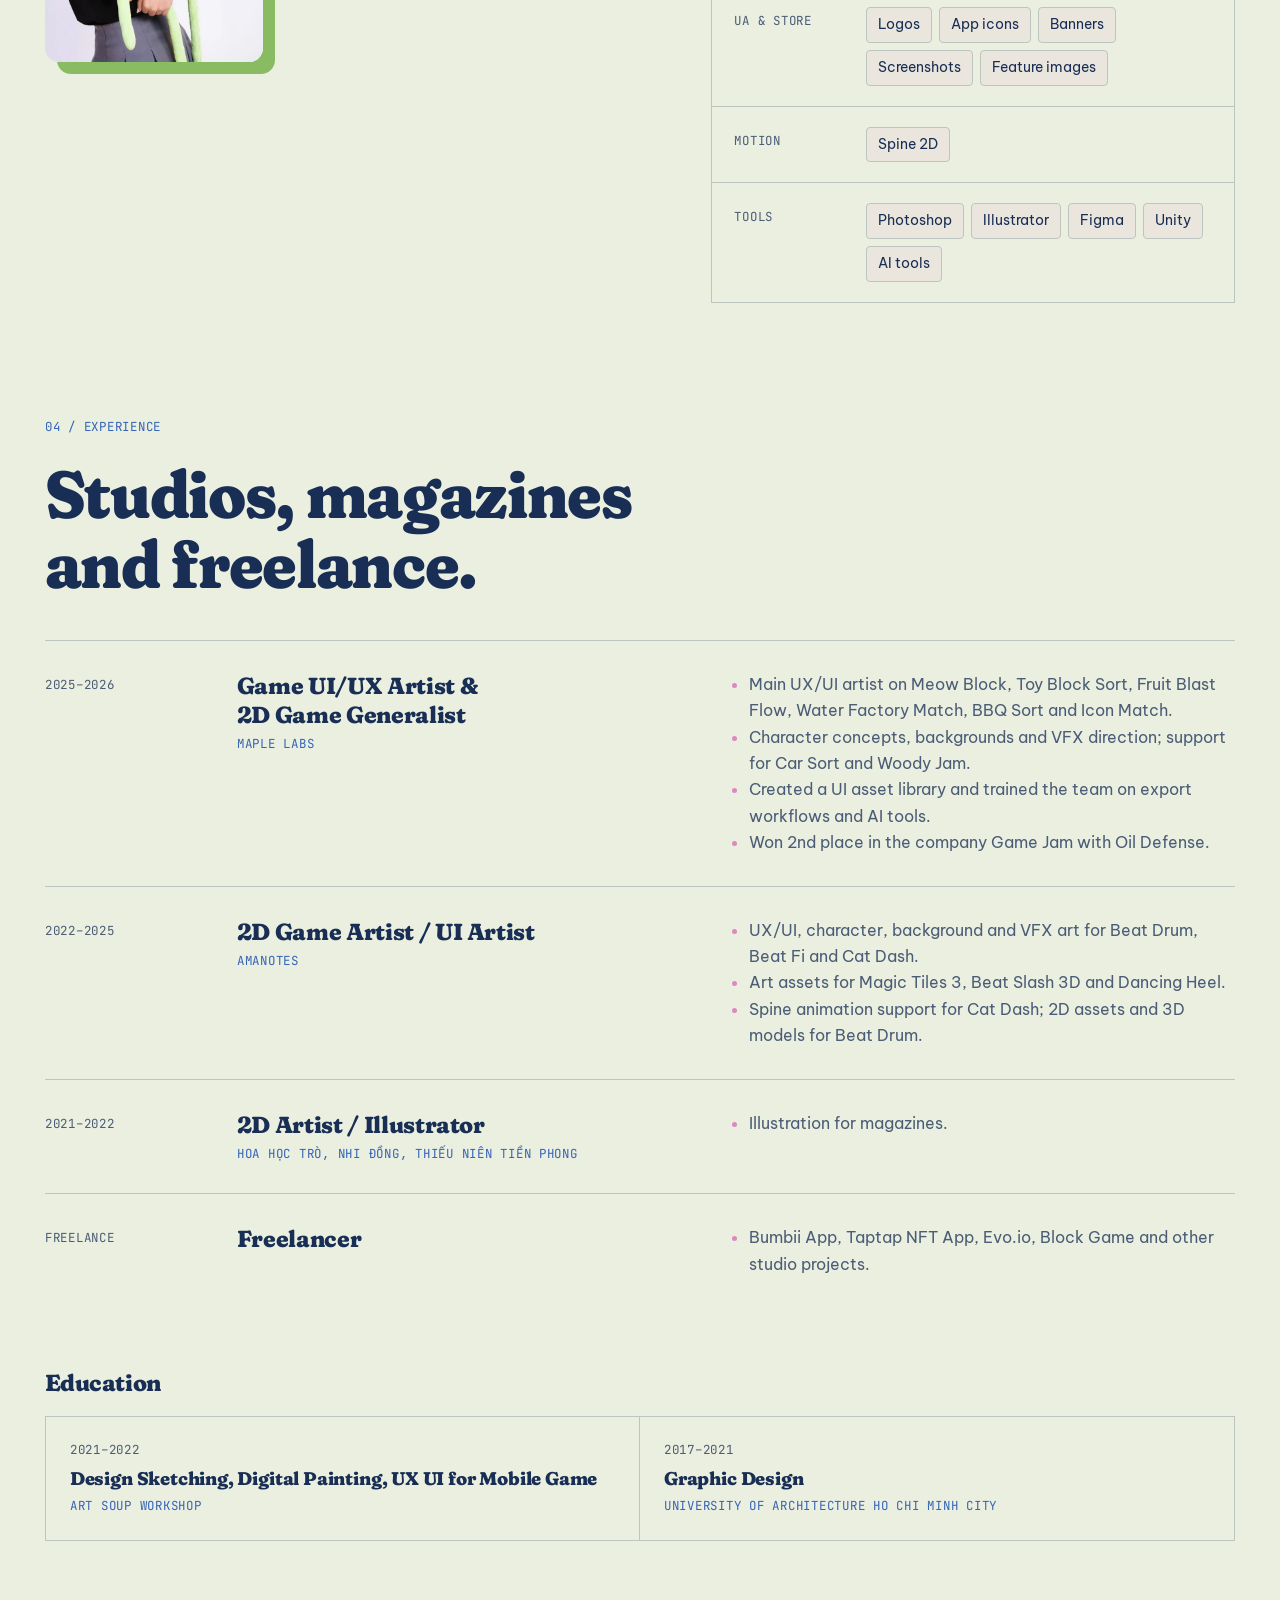
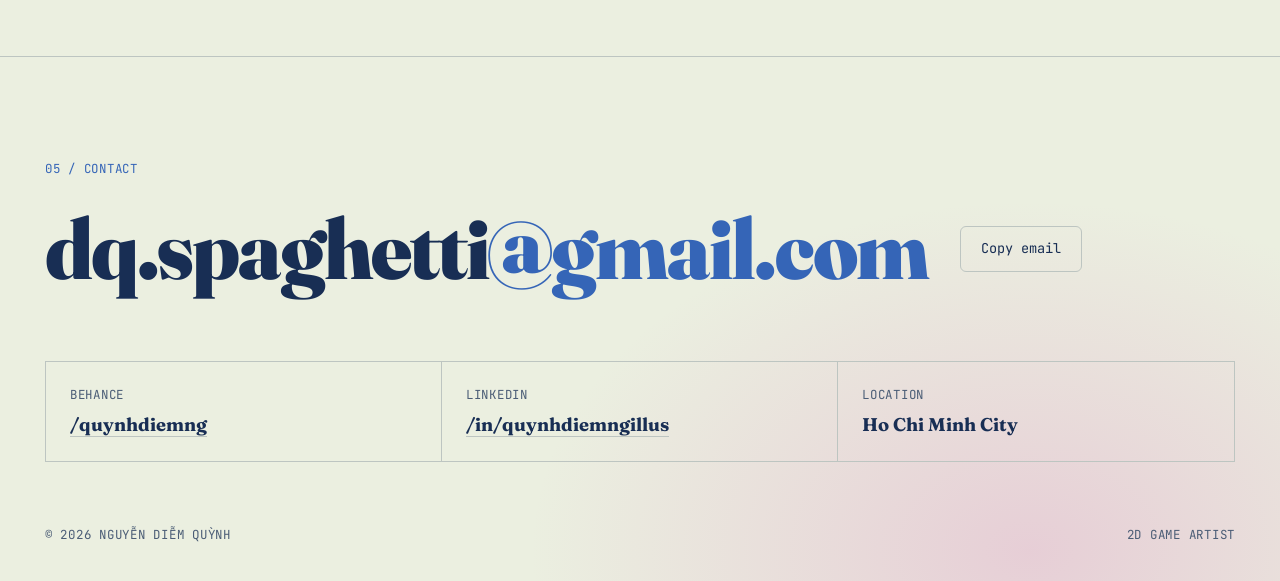
==== commit bd65973b: "Cat Dash characters in hero, new Water Match Factory cover Co-Authored-By: Claude Opus 5.5 <noreply@" ====
--- a/index.html
+++ b/index.html
@@ -10,7 +10,7 @@
 <link rel="preconnect" href="https://fonts.googleapis.com">
 <link rel="preconnect" href="https://fonts.gstatic.com" crossorigin>
 <link rel="stylesheet" href="https://fonts.googleapis.com/css2?family=Be+Vietnam+Pro:wght@400;600&family=Fraunces:opsz,wght,SOFT,WONK@9..144,600..900,100,0&family=JetBrains+Mono:wght@400&display=swap">
-<link rel="stylesheet" href="style.css?v=15">
+<link rel="stylesheet" href="style.css?v=16">
 </head>
 <body>
 <a class="skip" href="#games">Skip to work</a>
@@ -74,7 +74,7 @@
       <div class="head"><h2>From concept<br>to final game asset.</h2></div>
       <div class="about-in">
         <div class="about-text">
-          <img src="assets/portrait.webp?v=15" width="640" height="800" alt="Portrait of Nguyễn Diễm Quỳnh" loading="lazy">
+          <img src="assets/portrait.webp?v=16" width="640" height="800" alt="Portrait of Nguyễn Diễm Quỳnh" loading="lazy">
           <div>
             <p class="big">2D Game Artist working in mobile game production.</p>
             <p>I work on characters, backgrounds, icons, casual game visual direction, UI systems, monetization screens, app store assets and UA creatives.</p>
@@ -133,8 +133,8 @@
   <div class="v-body" id="vBody"></div>
 </dialog>
 <noscript><p class="wrap">Please turn on JavaScript to see the projects, or visit behance.net/quynhdiemng.</p></noscript>
-<script src="projects.js?v=15"></script>
-<script src="app.js?v=15"></script>
-<script src="motion.js?v=15"></script>
+<script src="projects.js?v=16"></script>
+<script src="app.js?v=18"></script>
+<script src="motion.js?v=16"></script>
 </body>
 </html>
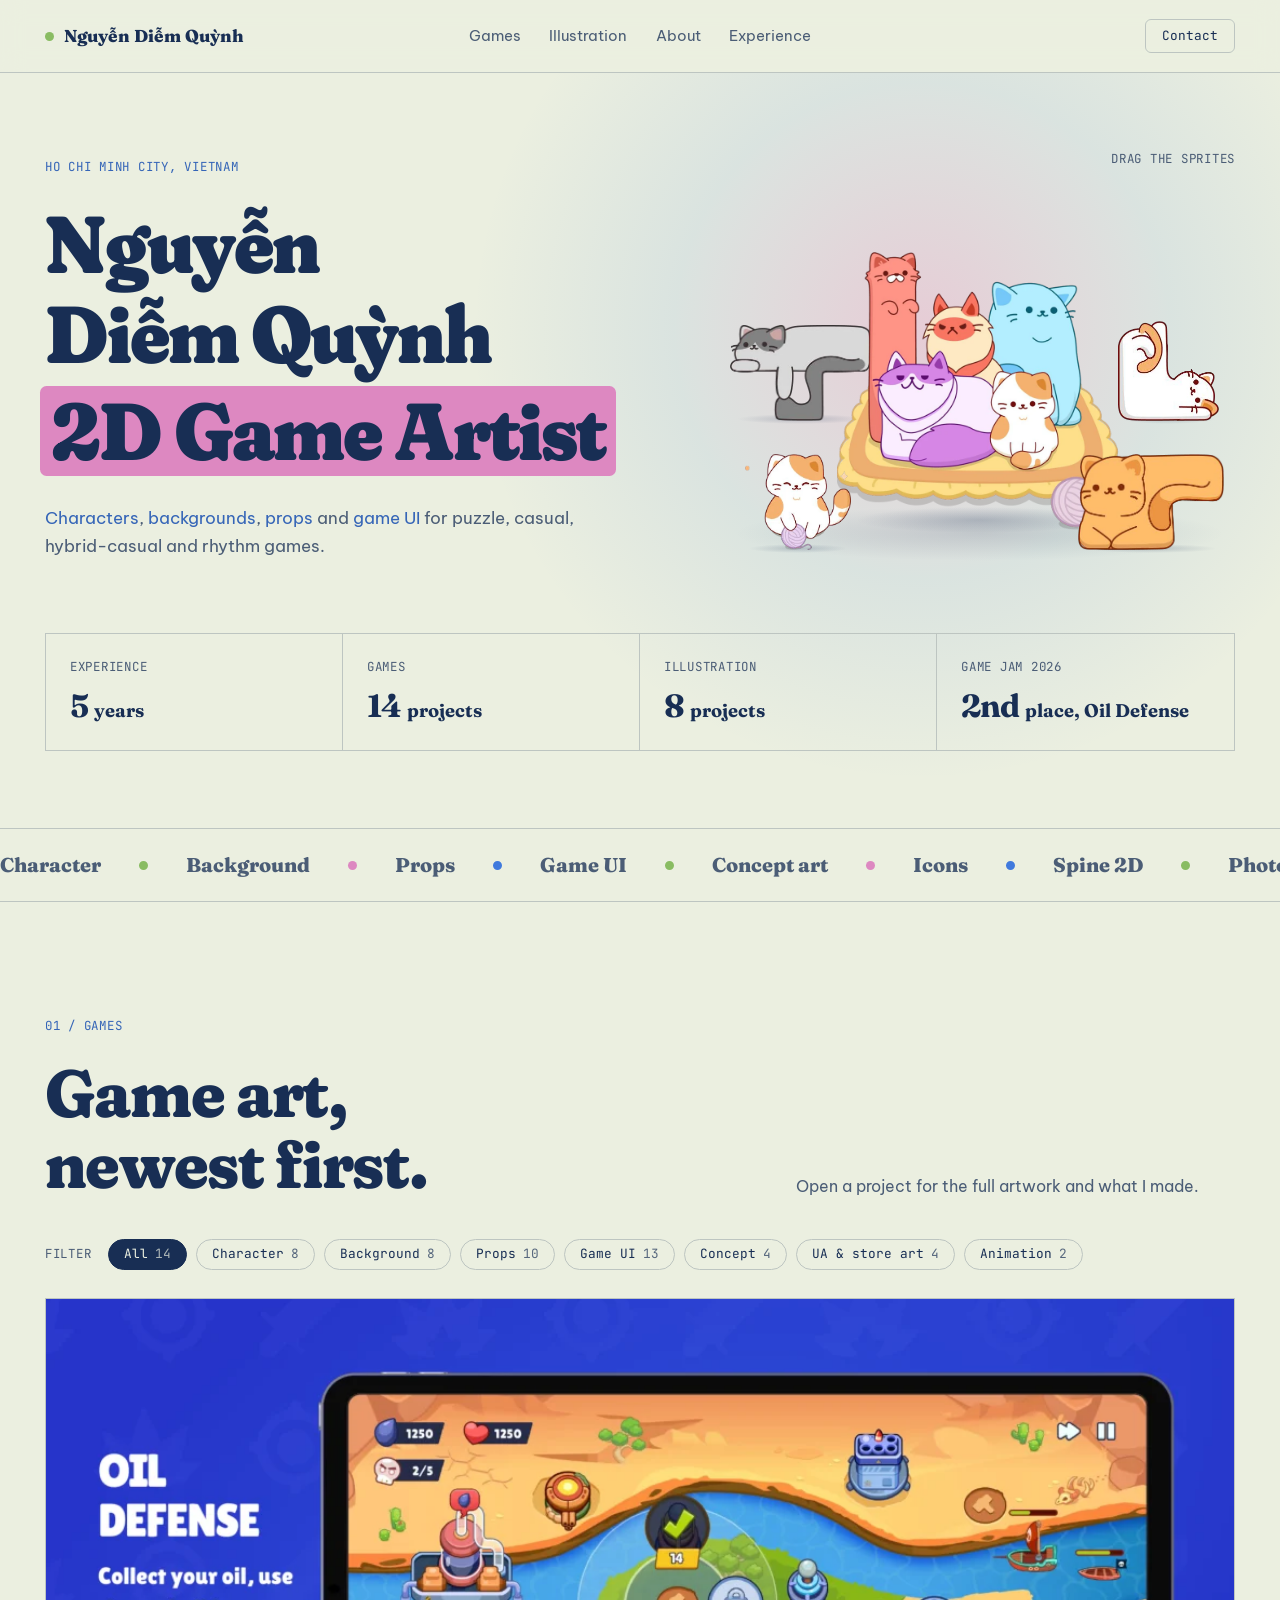
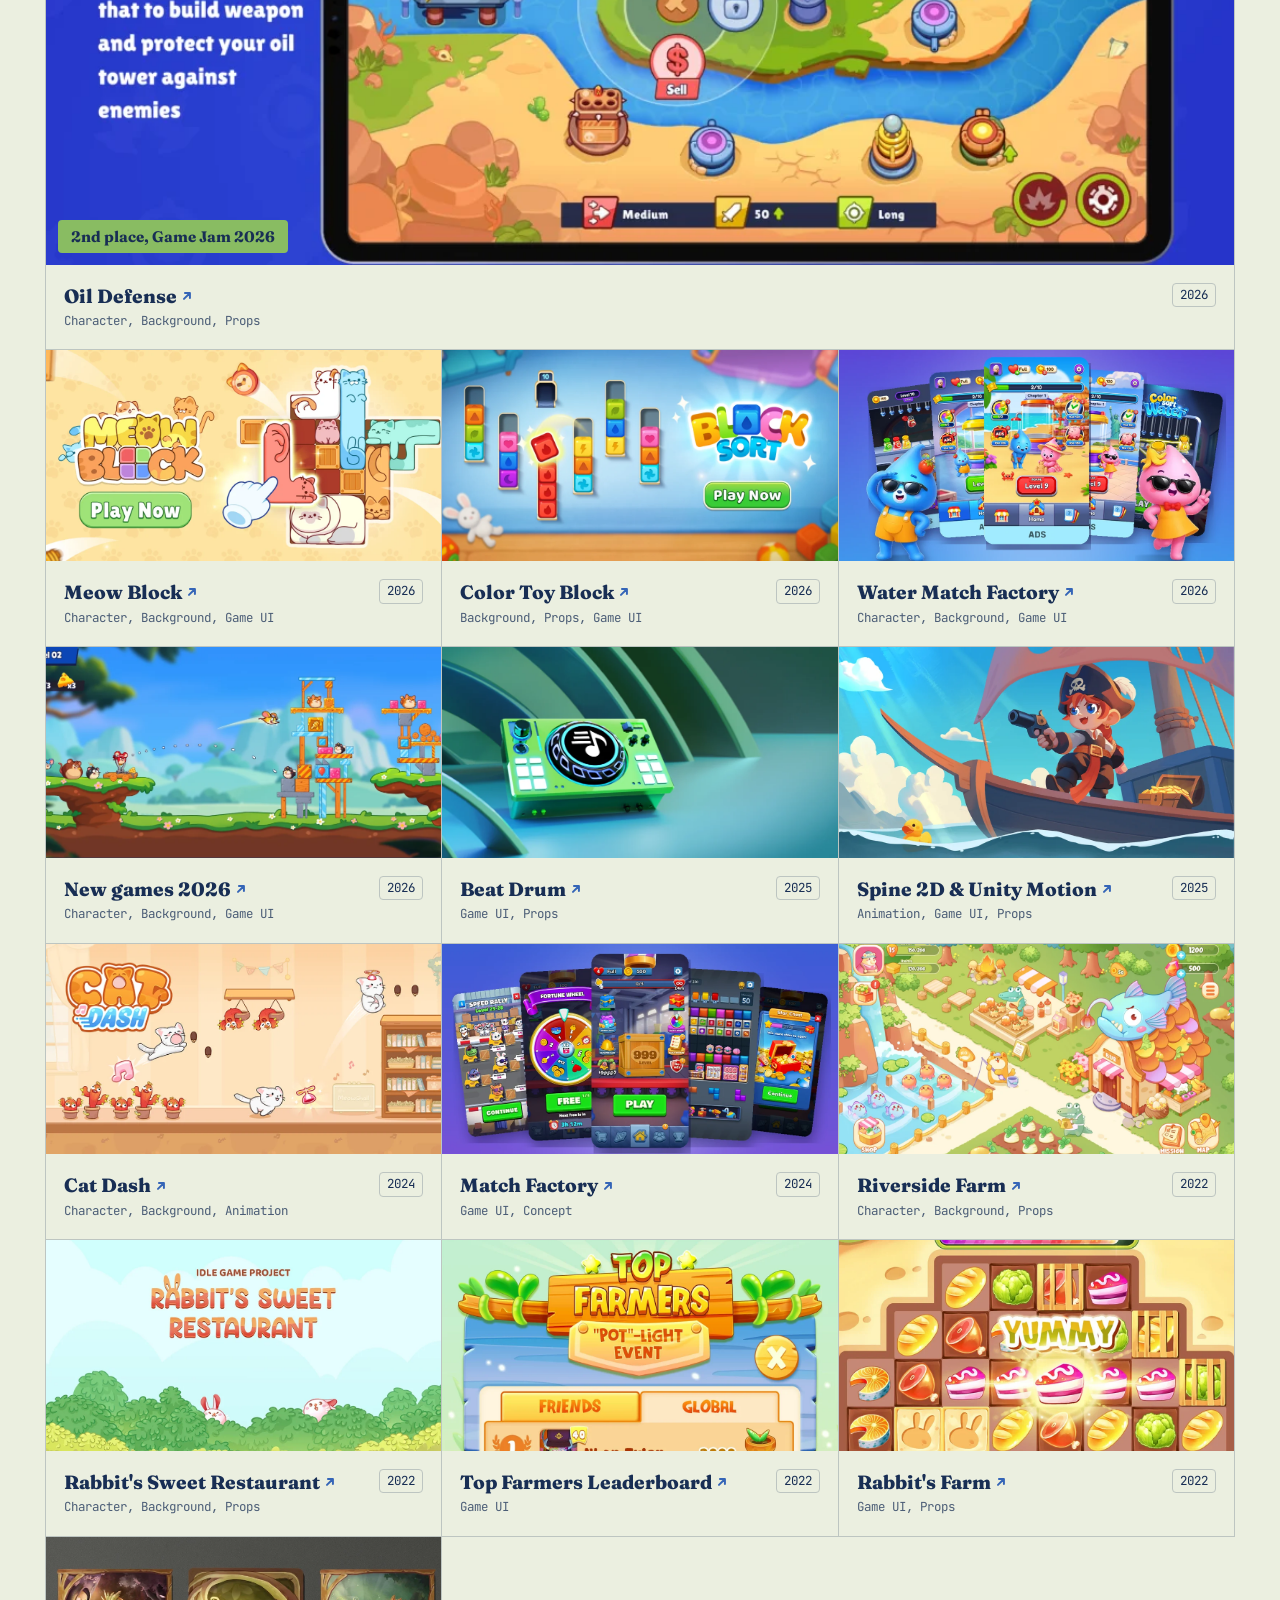
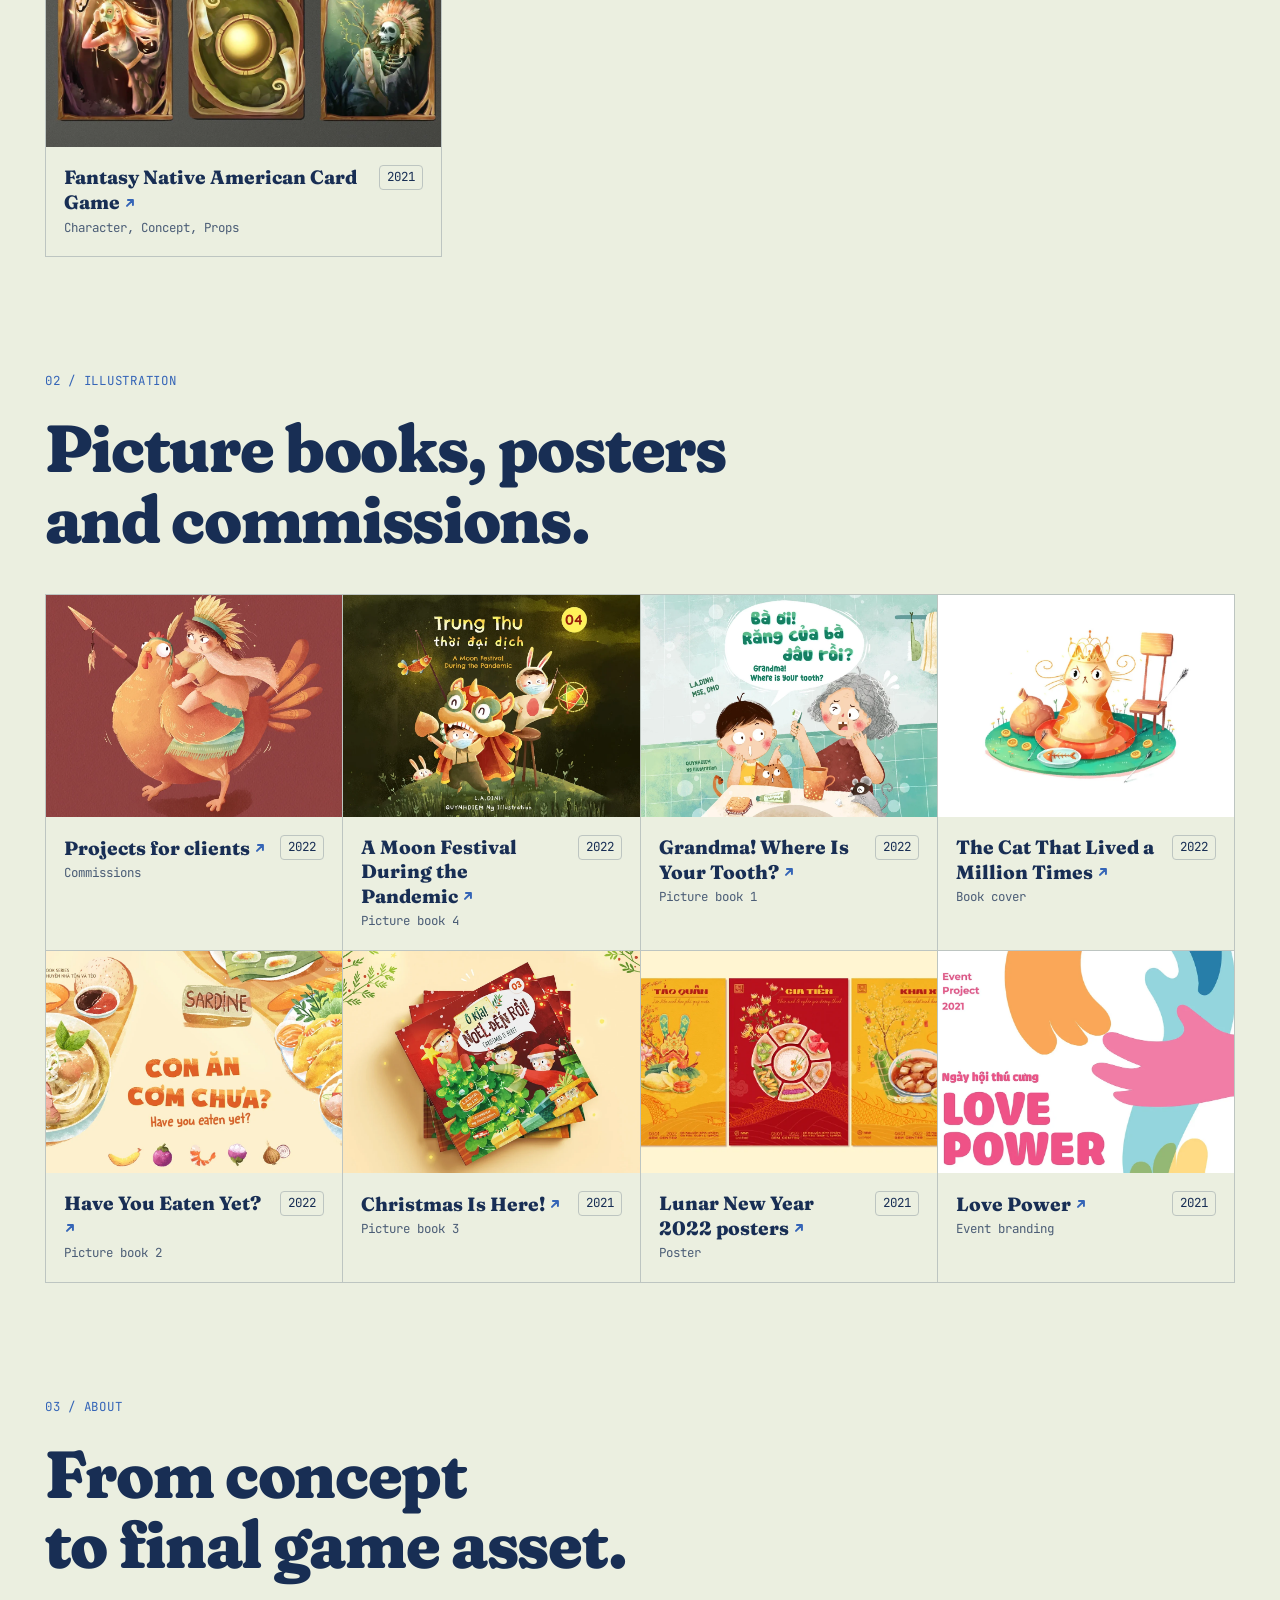
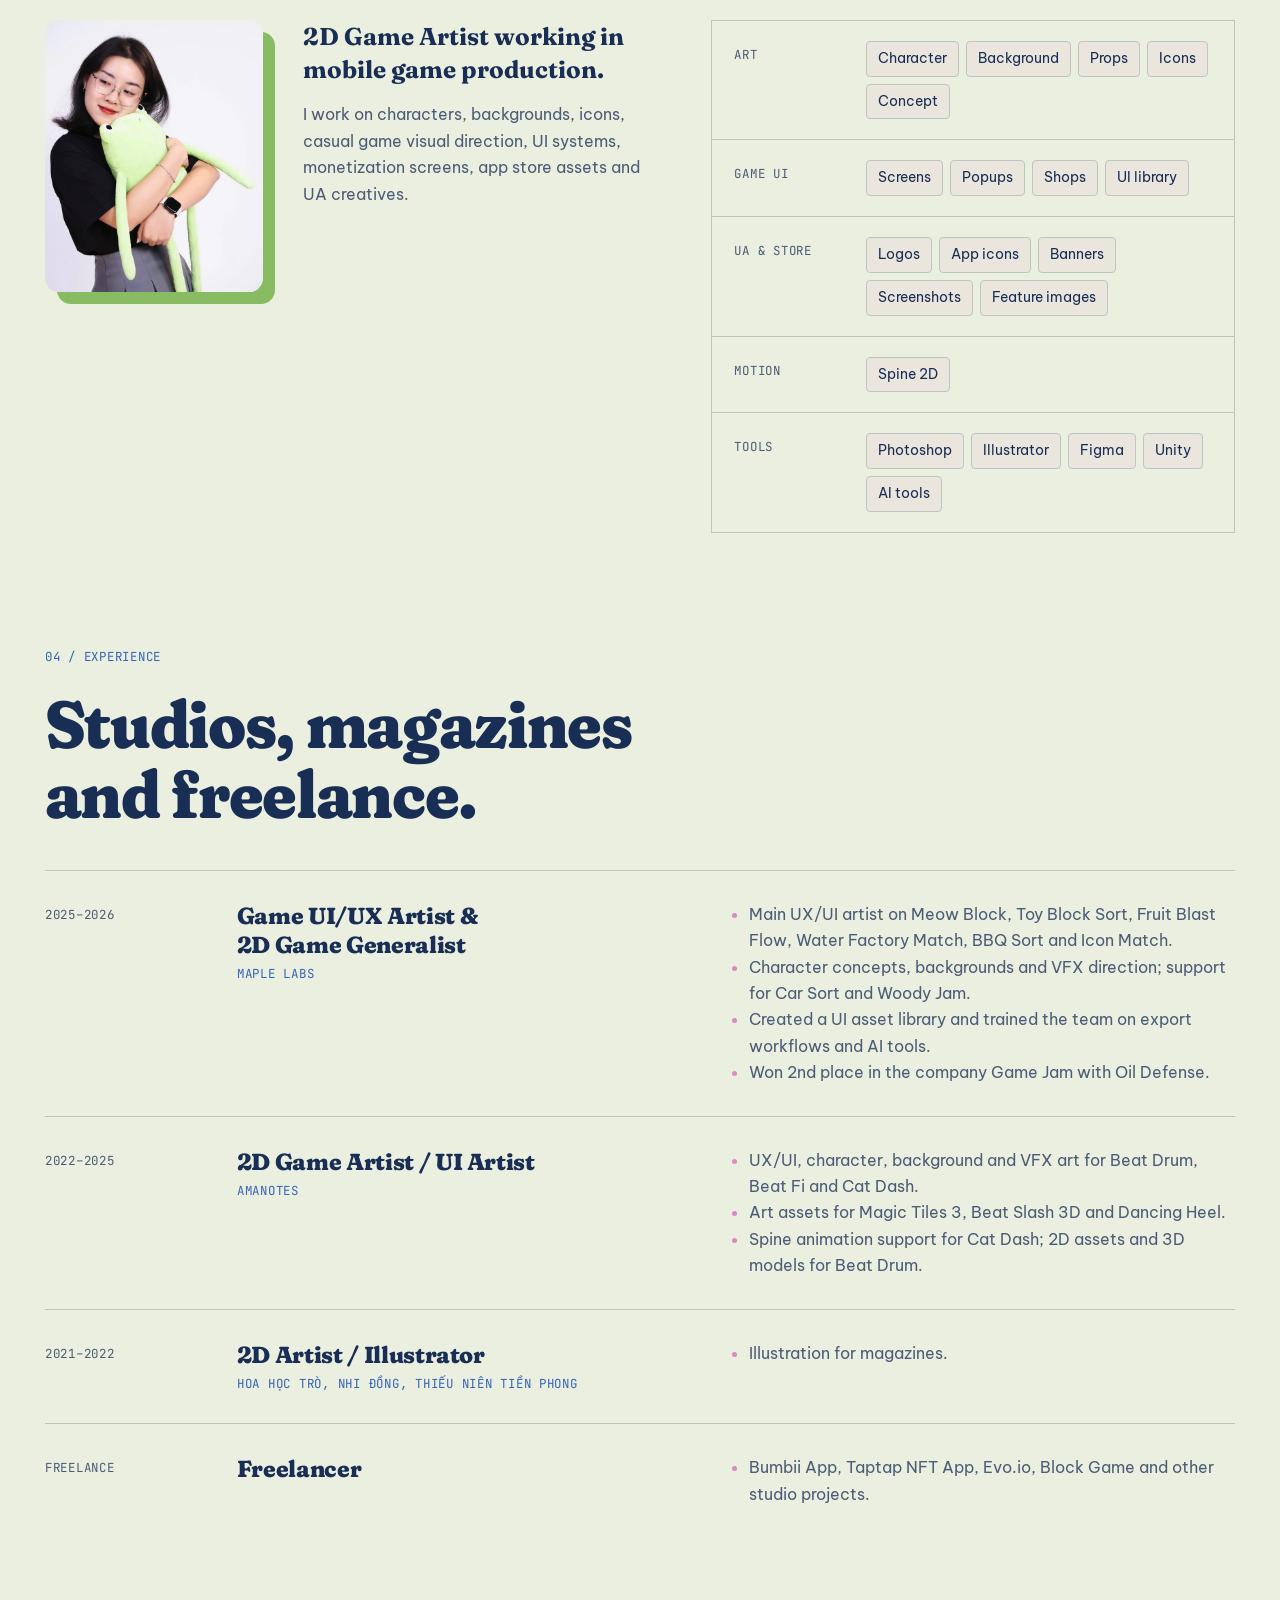
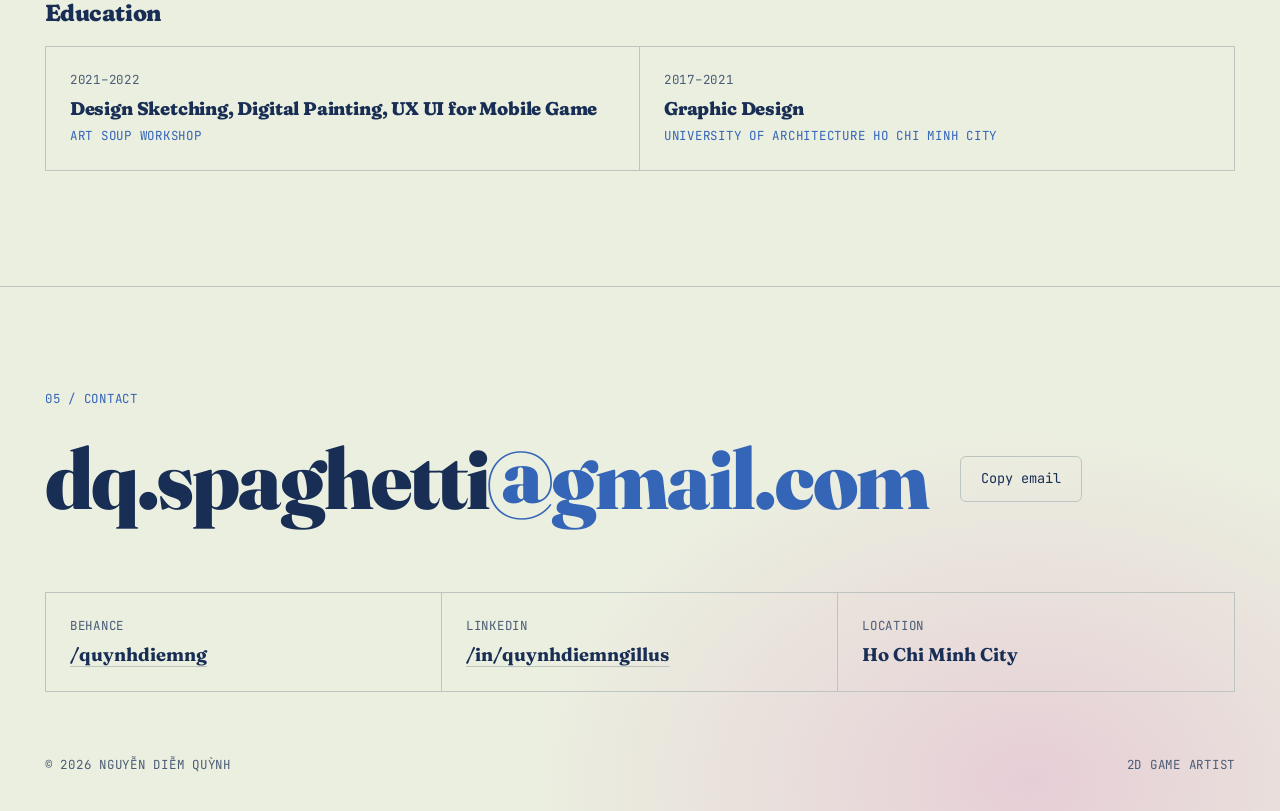
==== commit 8843a2ce: "Fix sketch sheet background, add Spine 2D & Unity motion project, unify hero cats Co-Authored-By: Cl" ====
--- a/index.html
+++ b/index.html
@@ -10,7 +10,7 @@
 <link rel="preconnect" href="https://fonts.googleapis.com">
 <link rel="preconnect" href="https://fonts.gstatic.com" crossorigin>
 <link rel="stylesheet" href="https://fonts.googleapis.com/css2?family=Be+Vietnam+Pro:wght@400;600&family=Fraunces:opsz,wght,SOFT,WONK@9..144,600..900,100,0&family=JetBrains+Mono:wght@400&display=swap">
-<link rel="stylesheet" href="style.css?v=16">
+<link rel="stylesheet" href="style.css?v=17">
 </head>
 <body>
 <a class="skip" href="#games">Skip to work</a>
@@ -133,8 +133,8 @@
   <div class="v-body" id="vBody"></div>
 </dialog>
 <noscript><p class="wrap">Please turn on JavaScript to see the projects, or visit behance.net/quynhdiemng.</p></noscript>
-<script src="projects.js?v=16"></script>
-<script src="app.js?v=18"></script>
+<script src="projects.js?v=17"></script>
+<script src="app.js?v=19"></script>
 <script src="motion.js?v=16"></script>
 </body>
 </html>
--- a/style.css
+++ b/style.css
@@ -1,247 +1,250 @@
-:root{
-  --bg:#EBEFE0; --green:#89BC62; --daisy:#DD88C1; --sky:#407ADD; /* palette: cream, green, daisy, sky */
-  --ink:color-mix(in srgb,var(--sky) 38%,#000); /* deep sky blue for text */
-  --accent:var(--daisy);
-  --accent-ink:color-mix(in srgb,var(--sky) 72%,var(--ink)); /* sky dark enough for small text */
-  --deep:color-mix(in srgb,var(--bg) 88%,var(--sky));
-  --panel:color-mix(in srgb,var(--bg) 90%,var(--daisy));
-  --line:color-mix(in srgb,var(--bg) 78%,var(--ink));
-  --soft:color-mix(in srgb,var(--ink) 76%,var(--bg));
-  --display:"Fraunces",Georgia,serif;
-  --body:"Be Vietnam Pro",system-ui,sans-serif;
-  --mono:"JetBrains Mono",ui-monospace,monospace;
-  --gutter:clamp(18px,3.5vw,48px);
-  --ease:cubic-bezier(.22,1,.36,1);
-}
-*{box-sizing:border-box}
-html{scroll-behavior:smooth;scroll-padding-top:72px;color-scheme:light;background:var(--bg)}
-body{margin:0;background:var(--bg);color:var(--ink);font:400 1rem/1.65 var(--body)}
-img,video{display:block;max-width:100%}
-h1,h2,h3,h4,p,ul,dl,dd,figure{margin:0}
-h1,h2,h3,h4{font-family:var(--display);font-weight:800;font-variation-settings:"SOFT" 100,"WONK" 0;line-height:1.06;letter-spacing:-.02em;text-wrap:balance}
-a{color:inherit}
-button{font:inherit;color:inherit;cursor:pointer}
-::selection{background:var(--accent);color:var(--ink)}
-:focus-visible{outline:2px solid var(--accent);outline-offset:3px}
-.wrap{max-width:1400px;margin-inline:auto;padding-inline:var(--gutter)}
-.skip{position:absolute;left:-999px}
-.skip:focus{left:8px;top:8px;z-index:9;background:var(--ink);color:var(--bg);padding:8px}
-.mono,.facts dt{font:400 .78rem/1.5 var(--mono);letter-spacing:.06em;text-transform:uppercase}
-.kicker{color:var(--accent-ink);margin-bottom:22px}
-
-/* top bar */
-.bar{position:sticky;top:0;z-index:5;background:color-mix(in srgb,var(--bg) 88%,transparent);backdrop-filter:blur(12px);border-bottom:1px solid var(--line)}
-.bar .wrap{display:grid;grid-template-columns:1fr auto 1fr;align-items:center;gap:24px;min-height:72px}
-.bar a{text-decoration:none}
-.brand{font:800 1.08rem/1 var(--display);display:flex;align-items:center;gap:10px;white-space:nowrap}
-.brand::before{content:"";width:9px;height:9px;border-radius:50%;background:var(--green)}
-.bar nav{display:flex;gap:clamp(14px,2.2vw,30px);font-size:.92rem}
-.bar nav a{position:relative;padding-block:8px;color:var(--soft)}
-.bar nav a::after{content:"";position:absolute;inset:auto 0 2px;height:2px;background:var(--accent);transform:scaleX(0);transform-origin:left;transition:transform .35s var(--ease)}
-.bar nav a:hover,.bar nav a[aria-current]{color:var(--ink)}
-.bar nav a:hover::after,.bar nav a[aria-current]::after{transform:none}
-.cta{justify-self:end;border:1px solid var(--line);border-radius:6px;padding:10px 16px;font:400 .8rem/1 var(--mono);transition:background-color .2s,color .2s}
-.cta:hover,.cta[aria-current]{background:var(--accent);color:var(--ink);border-color:var(--accent)}
-
-/* hero */
-.hero{position:relative;overflow:hidden;padding-block:clamp(48px,6vw,88px) clamp(56px,6vw,88px)}
-.hero::before{content:"";position:absolute;width:900px;height:900px;left:var(--gx,72%);top:var(--gy,34%);translate:-50% -50%;background:radial-gradient(closest-side,color-mix(in srgb,var(--daisy) 34%,transparent),color-mix(in srgb,var(--sky) 10%,transparent) 55%,transparent);pointer-events:none}
-.hero .wrap{position:relative}
-.hero-in{display:grid;grid-template-columns:minmax(0,1.25fr) minmax(0,1fr);gap:40px;align-items:center}
-.hero h1{font-size:clamp(2.9rem,6.3vw,5.9rem);line-height:1.12;letter-spacing:-.025em;font-weight:900}
-.hero h1 span{display:block;white-space:nowrap}
-.hero h1 .role{background:var(--accent);width:fit-content;padding:0 .14em;margin:.08em 0 0 -.06em;border-radius:.08em}
-.lead{max-width:54ch;margin-top:28px;color:var(--soft);font-size:1.08rem}
-.lead b,.about-text b{color:var(--accent-ink);font-weight:400}
-.stage{position:relative;aspect-ratio:1/.95;width:100%}
-.hint{position:absolute;right:0;top:0;color:var(--soft);pointer-events:none}
-.spr{position:absolute;left:var(--x);bottom:var(--b);width:var(--w);margin:0;padding:5px;border:1px dashed transparent;background:none;touch-action:none;cursor:grab;user-select:none}
-.spr img{width:100%;pointer-events:none}
-.spr:hover,.spr:focus-visible,.spr.on{border-color:var(--accent);outline:0;z-index:3}
-.spr.on{cursor:grabbing}
-.spr span{position:absolute;left:-1px;bottom:100%;background:var(--accent);color:var(--ink);font:400 .75rem/1 var(--mono);padding:5px 8px;white-space:nowrap;opacity:0}
-.spr:hover span,.spr:focus-visible span,.spr.on span{opacity:1}
-
-/* hairline cells: stats and contact */
-.cells{display:grid;grid-template-columns:repeat(4,minmax(0,1fr));border:1px solid var(--line);margin-top:clamp(40px,5vw,64px)}
-.cells>div{padding:24px;border-left:1px solid var(--line);margin-left:-1px;min-width:0}
-.cells dt{color:var(--soft)}
-.cells dd{font:700 1.15rem/1.3 var(--display);margin-top:8px;overflow-wrap:anywhere}
-.cells big{font-size:2rem;letter-spacing:-.03em;margin-right:6px}
-.cells a{text-decoration:none;border-bottom:1px solid var(--line);transition:color .2s,border-color .2s}
-.cells a:hover{color:var(--accent-ink);border-color:currentColor}
-
-.marquee{border-block:1px solid var(--line);overflow:hidden;font:800 1.25rem/1 var(--display);color:var(--soft)}
-.marquee span:nth-child(3n+2)::after{background:var(--daisy)}
-.marquee span:nth-child(3n)::after{background:var(--sky)}
-.marquee div{display:flex;width:max-content;padding-block:26px}
-.marquee span{display:flex;align-items:center;white-space:nowrap}
-.marquee span::after{content:"";width:9px;height:9px;border-radius:50%;background:var(--green);rotate:45deg;margin-inline:38px}
-
-/* sections */
-.block{padding-block:clamp(80px,9vw,136px) 0}
-.head{display:grid;grid-template-columns:minmax(0,1.6fr) minmax(0,1fr);gap:24px 48px;align-items:end;margin-bottom:40px}
-h2{font-size:clamp(2.4rem,5.2vw,4.7rem)}
-.head>p{color:var(--soft);max-width:46ch}
-.filters{display:flex;flex-wrap:wrap;align-items:center;gap:9px;margin-bottom:28px}
-.filters .mono{color:var(--soft);margin-right:8px}
-.filters button{border:1px solid var(--line);background:none;border-radius:999px;padding:8px 15px;font:400 .8rem/1 var(--mono);transition:border-color .2s,background-color .2s}
-.filters button i{font-style:normal;opacity:.7;margin-left:7px}
-.filters button:hover{border-color:var(--accent)}
-.filters button[aria-pressed=true]{background:var(--ink);color:var(--bg);border-color:var(--ink)}
-
-.grid{display:grid;grid-template-columns:repeat(4,minmax(0,1fr));gap:1px;padding:1px}
-.tile{position:relative;display:flex;flex-direction:column;background:var(--bg);outline:1px solid var(--line);text-decoration:none;min-width:0;transition:background-color .25s}
-#gameList{grid-template-columns:repeat(3,minmax(0,1fr))}
-.tile.lead-tile{grid-column:1/-1}
-.shot{position:relative;display:block;overflow:hidden;aspect-ratio:15/8;background:var(--deep)}
-.lead-tile .shot{aspect-ratio:2.1}
-#illusList .shot{aspect-ratio:4/3}
-.shot img{position:absolute;inset:0;width:100%;height:100%;object-fit:cover;transition:transform .7s var(--ease)}
-.award{position:absolute;left:12px;bottom:12px;background:var(--green);color:var(--ink);font:700 .95rem/1 var(--display);padding:9px 13px;border-radius:4px}
-.cap{display:grid;grid-template-columns:minmax(0,1fr) auto;gap:4px 12px;align-items:start;padding:18px 18px 20px}
-.cap strong{font:800 1.2rem/1.25 var(--display);letter-spacing:0}
-.cap em{font:400 .78rem/1 var(--mono);border:1px solid var(--line);border-radius:4px;padding:5px 7px;transition:color .2s,border-color .2s}
-.cap small{grid-column:1/-1;font:400 .78rem/1.4 var(--mono);color:var(--soft)}
-.tile:hover,.tile:focus-visible{background:var(--panel);z-index:1;outline:2px solid var(--sky)}
-.tile:hover .shot img{transform:scale(1.06)}
-.tile:hover em{color:var(--accent-ink);border-color:var(--accent-ink)}
-
-/* about */
-.about-in{display:grid;grid-template-columns:minmax(0,1.15fr) minmax(0,1fr);gap:clamp(32px,5vw,72px);align-items:start}
-.about-text{display:grid;grid-template-columns:230px minmax(0,1fr);gap:20px 28px;align-items:start}
-.about-text img{border-radius:14px;width:calc(100% - 12px);height:auto;aspect-ratio:4/5;object-fit:cover;box-shadow:12px 12px 0 var(--green)}
-.about-text .big{font:700 clamp(1.3rem,1.9vw,1.65rem)/1.35 var(--display);letter-spacing:0}
-.about-text p+p{margin-top:16px;color:var(--soft)}
-.kit{background:var(--bg);border:1px solid var(--line)}
-.kit div{display:grid;grid-template-columns:120px minmax(0,1fr);gap:12px;padding:20px 22px}
-.kit div+div{border-top:1px solid var(--line)}
-.kit dt{color:var(--soft);padding-top:5px}
-.kit dd{display:flex;flex-wrap:wrap;gap:7px}
-.kit dd span{background:var(--panel);border:1px solid var(--line);border-radius:4px;padding:5px 11px;font-size:.9rem}
-
-/* experience */
-.job{display:grid;grid-template-columns:160px minmax(0,1.1fr) minmax(0,1.2fr);gap:8px 32px;padding-block:30px;border-top:1px solid var(--line);transition:background-color .25s}
-.job:last-child{border-bottom:1px solid var(--line)}
-.job:hover{background:linear-gradient(90deg,transparent,var(--panel) 20% 80%,transparent)}
-.job .mono{color:var(--soft);padding-top:5px}
-.job h3{font-size:1.45rem;letter-spacing:-.015em;line-height:1.25}
-.job .where{color:var(--accent-ink);padding-top:6px}
-.job ul{padding-left:1.1em;color:var(--soft)}
-.job li::marker{color:var(--accent)}
-
-/* contact */
-.contact{position:relative;overflow:hidden;margin-top:clamp(80px,9vw,136px);border-top:1px solid var(--line);padding-top:clamp(72px,8vw,120px)}
-.contact::before{content:"";position:absolute;width:1000px;height:700px;right:-250px;bottom:-320px;background:radial-gradient(closest-side,color-mix(in srgb,var(--accent) 32%,transparent),transparent)}
-.contact .wrap{position:relative}
-.mail{display:inline-block;font:900 min(6.6vw,5.6rem)/1.15 var(--display);letter-spacing:-.025em;text-decoration:none;transition:color .25s}
-.mail span{color:var(--accent-ink)}
-.mail:hover{color:var(--accent-ink)}
-.mail-row{display:flex;flex-wrap:wrap;align-items:center;gap:16px 32px}
-#copyMail{background:none;border:1px solid var(--line);border-radius:6px;padding:0 20px;min-height:46px;font:400 .85rem/1 var(--mono);transition:background-color .2s,color .2s}
-#copyMail:hover{background:var(--accent);color:var(--ink);border-color:var(--accent)}
-footer{display:flex;flex-wrap:wrap;justify-content:space-between;gap:8px 24px;padding-block:64px 36px;color:var(--soft)}
-
-/* project viewer */
-dialog{border:0;padding:0;margin:0;width:100%;height:100dvh;max-width:none;max-height:none;background:var(--bg);color:var(--ink);overflow-y:auto}
-dialog::backdrop{background:var(--deep)}
-.v-bar{position:sticky;top:0;z-index:2;display:flex;justify-content:space-between;gap:12px;background:var(--bg);border-bottom:1px solid var(--line);padding:14px var(--gutter)}
-.v-bar span{display:flex;gap:10px}
-.v-bar button{background:none;border:1px solid var(--line);border-radius:6px;padding:10px 16px;font:400 .8rem/1 var(--mono)}
-.v-bar button:hover{background:var(--accent);border-color:var(--accent);color:var(--ink)}
-.v-body{max-width:1120px;margin-inline:auto;padding:56px var(--gutter) 88px}
-.desc{max-width:65ch;margin-top:20px;font-size:1.08rem;color:var(--soft)}
-.facts{display:flex;flex-wrap:wrap;border:1px solid var(--line);margin-top:32px}
-.facts div{flex:1 1 170px;padding:18px 20px;box-shadow:-1px -1px 0 var(--line)}
-.facts dt{color:var(--accent-ink)}
-.facts dd{margin-top:4px}
-.media{margin-top:40px;display:grid;grid-template-columns:minmax(0,1fr)}
-.media.gap{gap:20px}
-.media.two{grid-template-columns:repeat(2,minmax(0,1fr));align-items:start}
-.media.two .wide{grid-column:1/-1}
-.media img,.media video{width:100%;height:auto}
-/* sections: every row shares one height, widths follow each image's shape */
-.sec{margin-top:56px}
-.sec h3{font:400 .78rem/1.5 var(--mono);letter-spacing:.06em;text-transform:uppercase;color:var(--soft);padding-bottom:12px;margin-bottom:14px;border-bottom:1px solid var(--line)}
-.sec h3 span{color:var(--accent-ink);margin-right:10px}
-.row{display:flex;gap:14px}
-.row+.row{margin-top:14px}
-.row>*{flex:var(--a) 1 0;min-width:0;width:100%;height:auto;border-radius:6px;background:var(--deep)}
-.row>.alpha{background:color-mix(in srgb,var(--bg) 82%,var(--green));padding:5% 7%;object-fit:contain}
-body:has(dialog[open]){overflow:hidden}
-
-.hint .t{display:none}
-@media(pointer:coarse){
-  .spr{touch-action:manipulation;cursor:pointer}
-  .hint .m{display:none}
-  .hint .t{display:inline}
-  .filters button,.cta,.v-bar button{min-height:44px}
-  .cta,.contact .cells a{display:inline-flex;align-items:center}
-  .contact .cells a{min-height:44px}
-  .contact .cells dd{margin-top:0}
-  .bar nav a,.brand{padding-block:12px}
-  .mail{padding-block:8px}
-}
-.cap strong i{font-style:normal;vertical-align:.06em;color:var(--accent-ink);display:inline-block;transition:transform .3s var(--ease)}
-.tile:hover strong i{transform:translate(3px,-3px)}
-.sub{font-size:1.45rem;margin-top:64px}
-.edu{margin-top:20px}
-.cells.edu{grid-template-columns:repeat(2,minmax(0,1fr))}
-.cells.three{grid-template-columns:repeat(3,minmax(0,1fr))}
-.edu p{color:var(--soft)}
-.edu h4{font-size:1.15rem;line-height:1.3;letter-spacing:-.01em;margin-block:8px 6px}
-.edu .where{color:var(--accent-ink)}
-.v-next{display:block;width:100%;margin-top:56px;padding:32px 24px;text-align:left;background:none;border:1px solid var(--line);font:800 clamp(1.5rem,4vw,2.6rem)/1.2 var(--display);letter-spacing:-.02em;transition:background-color .2s,color .2s}
-.v-next .mono{display:block;margin-bottom:10px;color:var(--accent-ink)}
-.v-next:hover{background:var(--accent);color:var(--ink)}
-.v-next:hover .mono{color:inherit}
-
-@media(max-width:1000px){
-  .hero-in,.about-in,.head{grid-template-columns:minmax(0,1fr)}
-  .hero h1{font-size:clamp(2.6rem,11.5vw,6rem)}
-  .stage{max-width:560px;margin-inline:auto}
-  .grid,#gameList,.cells{grid-template-columns:repeat(2,minmax(0,1fr))}
-  .cells:not(.three,.edu)>div:nth-child(n+3){border-top:1px solid var(--line)}
-  .lead-tile .shot{aspect-ratio:15/8}
-  .job{grid-template-columns:130px minmax(0,1fr)}
-  .job ul{grid-column:2}
-}
-@media(max-width:640px){
-  html{scroll-padding-top:104px}
-  .bar .wrap{grid-template-columns:1fr auto;gap:0 12px;padding-block:10px 6px;min-height:0}
-  .bar nav{grid-row:2;grid-column:1/-1;justify-content:space-between}
-  .cells>div{padding:18px 16px}
-  .cells big{font-size:1.7rem}
-  .cells.three,.cells.edu{grid-template-columns:minmax(0,1fr)}
-  .cells.three>div+div,.cells.edu>div+div{border-top:1px solid var(--line)}
-  #gameList{grid-template-columns:minmax(0,1fr)}
-  .cap{padding:13px 12px 15px;grid-template-columns:minmax(0,1fr)}
-  .cap strong{font-size:1rem}
-  .cap em{justify-self:start;grid-row:3}
-  .about-text{grid-template-columns:minmax(0,1fr)}
-  .about-text img{max-width:220px}
-  .kit div,.job{grid-template-columns:minmax(0,1fr)}
-  .job ul{grid-column:auto;margin-top:8px}
-  .row{display:grid;grid-template-columns:repeat(6,minmax(0,1fr));gap:8px;align-items:start}
-  .row+.row{margin-top:8px}
-  .row>*{grid-column:span 6}
-  .row>.tall{grid-column:span 2}
-  .row>.mid{grid-column:span 3}
-  .sec{margin-top:40px}
-}
-@media(prefers-reduced-motion:no-preference){
-  .marquee div{animation:slide 45s linear infinite}
-  .marquee:hover div{animation-play-state:paused}
-  .brand::before{animation:pulse 2.2s ease-in-out infinite}
-  .hero::before{transition:left .8s var(--ease),top .8s var(--ease)}
-  .spr img{animation:bob 3.4s ease-in-out infinite alternate;animation-delay:var(--d,0s)}
-  .spr:nth-of-type(even) img{animation-name:sway}
-  .spr:hover img,.spr.on img{animation-play-state:paused}
-  .spr.hop img{animation:hop .6s ease-out}
-}
-@media(prefers-reduced-motion:reduce){*{transition:none!important}html{scroll-behavior:auto}}
-@keyframes slide{to{transform:translateX(-50%)}}
-@keyframes pulse{50%{box-shadow:0 0 0 6px color-mix(in srgb,var(--accent) 28%,transparent)}}
-@keyframes bob{from{transform:translateY(5px)}to{transform:translateY(-9px)}}
-@keyframes sway{from{transform:translateY(4px) rotate(-3deg)}to{transform:translateY(-6px) rotate(3deg)}}
-@keyframes hop{0%{transform:scale(1.12,.82) translateY(8%)}40%{transform:scale(.94,1.1) translateY(-34%)}75%{transform:scale(1.08,.9) translateY(4%)}100%{transform:none}}
+:root{
+  --bg:#EBEFE0; --green:#89BC62; --daisy:#DD88C1; --sky:#407ADD; /* palette: cream, green, daisy, sky */
+  --ink:color-mix(in srgb,var(--sky) 38%,#000); /* deep sky blue for text */
+  --accent:var(--daisy);
+  --accent-ink:color-mix(in srgb,var(--sky) 72%,var(--ink)); /* sky dark enough for small text */
+  --deep:color-mix(in srgb,var(--bg) 88%,var(--sky));
+  --panel:color-mix(in srgb,var(--bg) 90%,var(--daisy));
+  --line:color-mix(in srgb,var(--bg) 78%,var(--ink));
+  --soft:color-mix(in srgb,var(--ink) 76%,var(--bg));
+  --display:"Fraunces",Georgia,serif;
+  --body:"Be Vietnam Pro",system-ui,sans-serif;
+  --mono:"JetBrains Mono",ui-monospace,monospace;
+  --gutter:clamp(18px,3.5vw,48px);
+  --ease:cubic-bezier(.22,1,.36,1);
+}
+*{box-sizing:border-box}
+html{scroll-behavior:smooth;scroll-padding-top:72px;color-scheme:light;background:var(--bg)}
+body{margin:0;background:var(--bg);color:var(--ink);font:400 1rem/1.65 var(--body)}
+img,video{display:block;max-width:100%}
+h1,h2,h3,h4,p,ul,dl,dd,figure{margin:0}
+h1,h2,h3,h4{font-family:var(--display);font-weight:800;font-variation-settings:"SOFT" 100,"WONK" 0;line-height:1.06;letter-spacing:-.02em;text-wrap:balance}
+a{color:inherit}
+button{font:inherit;color:inherit;cursor:pointer}
+::selection{background:var(--accent);color:var(--ink)}
+:focus-visible{outline:2px solid var(--accent);outline-offset:3px}
+.wrap{max-width:1400px;margin-inline:auto;padding-inline:var(--gutter)}
+.skip{position:absolute;left:-999px}
+.skip:focus{left:8px;top:8px;z-index:9;background:var(--ink);color:var(--bg);padding:8px}
+.mono,.facts dt{font:400 .78rem/1.5 var(--mono);letter-spacing:.06em;text-transform:uppercase}
+.kicker{color:var(--accent-ink);margin-bottom:22px}
+
+/* top bar */
+.bar{position:sticky;top:0;z-index:5;background:color-mix(in srgb,var(--bg) 88%,transparent);backdrop-filter:blur(12px);border-bottom:1px solid var(--line)}
+.bar .wrap{display:grid;grid-template-columns:1fr auto 1fr;align-items:center;gap:24px;min-height:72px}
+.bar a{text-decoration:none}
+.brand{font:800 1.08rem/1 var(--display);display:flex;align-items:center;gap:10px;white-space:nowrap}
+.brand::before{content:"";width:9px;height:9px;border-radius:50%;background:var(--green)}
+.bar nav{display:flex;gap:clamp(14px,2.2vw,30px);font-size:.92rem}
+.bar nav a{position:relative;padding-block:8px;color:var(--soft)}
+.bar nav a::after{content:"";position:absolute;inset:auto 0 2px;height:2px;background:var(--accent);transform:scaleX(0);transform-origin:left;transition:transform .35s var(--ease)}
+.bar nav a:hover,.bar nav a[aria-current]{color:var(--ink)}
+.bar nav a:hover::after,.bar nav a[aria-current]::after{transform:none}
+.cta{justify-self:end;border:1px solid var(--line);border-radius:6px;padding:10px 16px;font:400 .8rem/1 var(--mono);transition:background-color .2s,color .2s}
+.cta:hover,.cta[aria-current]{background:var(--accent);color:var(--ink);border-color:var(--accent)}
+
+/* hero */
+.hero{position:relative;overflow:hidden;padding-block:clamp(48px,6vw,88px) clamp(56px,6vw,88px)}
+.hero::before{content:"";position:absolute;width:900px;height:900px;left:var(--gx,72%);top:var(--gy,34%);translate:-50% -50%;background:radial-gradient(closest-side,color-mix(in srgb,var(--daisy) 34%,transparent),color-mix(in srgb,var(--sky) 10%,transparent) 55%,transparent);pointer-events:none}
+.hero .wrap{position:relative}
+.hero-in{display:grid;grid-template-columns:minmax(0,1.25fr) minmax(0,1fr);gap:40px;align-items:center}
+.hero h1{font-size:clamp(2.9rem,6.3vw,5.9rem);line-height:1.12;letter-spacing:-.025em;font-weight:900}
+.hero h1 span{display:block;white-space:nowrap}
+.hero h1 .role{background:var(--accent);width:fit-content;padding:0 .14em;margin:.08em 0 0 -.06em;border-radius:.08em}
+.lead{max-width:54ch;margin-top:28px;color:var(--soft);font-size:1.08rem}
+.lead b,.about-text b{color:var(--accent-ink);font-weight:400}
+.stage{position:relative;aspect-ratio:1/.82;width:100%}
+.stage::before{content:"";position:absolute;left:2%;right:2%;bottom:2%;height:13%;border-radius:50%;background:radial-gradient(closest-side,color-mix(in srgb,var(--ink) 14%,transparent),transparent);pointer-events:none}
+.hint{position:absolute;right:0;top:0;color:var(--soft);pointer-events:none}
+.spr{position:absolute;left:var(--x);bottom:var(--b);width:var(--w);margin:0;padding:5px;border:1px dashed transparent;background:none;touch-action:none;cursor:grab;user-select:none}
+.spr img{width:100%;pointer-events:none}
+.spr::after{content:"";position:absolute;left:8%;right:8%;bottom:2px;height:9%;border-radius:50%;background:radial-gradient(closest-side,color-mix(in srgb,var(--ink) 20%,transparent),transparent);z-index:-1;pointer-events:none}
+.spr{isolation:isolate}
+.spr:hover,.spr:focus-visible,.spr.on{border-color:var(--accent);outline:0;z-index:3}
+.spr.on{cursor:grabbing}
+.spr span{position:absolute;left:-1px;bottom:100%;background:var(--accent);color:var(--ink);font:400 .75rem/1 var(--mono);padding:5px 8px;white-space:nowrap;opacity:0}
+.spr:hover span,.spr:focus-visible span,.spr.on span{opacity:1}
+
+/* hairline cells: stats and contact */
+.cells{display:grid;grid-template-columns:repeat(4,minmax(0,1fr));border:1px solid var(--line);margin-top:clamp(40px,5vw,64px)}
+.cells>div{padding:24px;border-left:1px solid var(--line);margin-left:-1px;min-width:0}
+.cells dt{color:var(--soft)}
+.cells dd{font:700 1.15rem/1.3 var(--display);margin-top:8px;overflow-wrap:anywhere}
+.cells big{font-size:2rem;letter-spacing:-.03em;margin-right:6px}
+.cells a{text-decoration:none;border-bottom:1px solid var(--line);transition:color .2s,border-color .2s}
+.cells a:hover{color:var(--accent-ink);border-color:currentColor}
+
+.marquee{border-block:1px solid var(--line);overflow:hidden;font:800 1.25rem/1 var(--display);color:var(--soft)}
+.marquee span:nth-child(3n+2)::after{background:var(--daisy)}
+.marquee span:nth-child(3n)::after{background:var(--sky)}
+.marquee div{display:flex;width:max-content;padding-block:26px}
+.marquee span{display:flex;align-items:center;white-space:nowrap}
+.marquee span::after{content:"";width:9px;height:9px;border-radius:50%;background:var(--green);rotate:45deg;margin-inline:38px}
+
+/* sections */
+.block{padding-block:clamp(80px,9vw,136px) 0}
+.head{display:grid;grid-template-columns:minmax(0,1.6fr) minmax(0,1fr);gap:24px 48px;align-items:end;margin-bottom:40px}
+h2{font-size:clamp(2.4rem,5.2vw,4.7rem)}
+.head>p{color:var(--soft);max-width:46ch}
+.filters{display:flex;flex-wrap:wrap;align-items:center;gap:9px;margin-bottom:28px}
+.filters .mono{color:var(--soft);margin-right:8px}
+.filters button{border:1px solid var(--line);background:none;border-radius:999px;padding:8px 15px;font:400 .8rem/1 var(--mono);transition:border-color .2s,background-color .2s}
+.filters button i{font-style:normal;opacity:.7;margin-left:7px}
+.filters button:hover{border-color:var(--accent)}
+.filters button[aria-pressed=true]{background:var(--ink);color:var(--bg);border-color:var(--ink)}
+
+.grid{display:grid;grid-template-columns:repeat(4,minmax(0,1fr));gap:1px;padding:1px}
+.tile{position:relative;display:flex;flex-direction:column;background:var(--bg);outline:1px solid var(--line);text-decoration:none;min-width:0;transition:background-color .25s}
+#gameList{grid-template-columns:repeat(3,minmax(0,1fr))}
+.tile.lead-tile{grid-column:1/-1}
+.shot{position:relative;display:block;overflow:hidden;aspect-ratio:15/8;background:var(--deep)}
+.lead-tile .shot{aspect-ratio:2.1}
+#illusList .shot{aspect-ratio:4/3}
+.shot img{position:absolute;inset:0;width:100%;height:100%;object-fit:cover;transition:transform .7s var(--ease)}
+.award{position:absolute;left:12px;bottom:12px;background:var(--green);color:var(--ink);font:700 .95rem/1 var(--display);padding:9px 13px;border-radius:4px}
+.cap{display:grid;grid-template-columns:minmax(0,1fr) auto;gap:4px 12px;align-items:start;padding:18px 18px 20px}
+.cap strong{font:800 1.2rem/1.25 var(--display);letter-spacing:0}
+.cap em{font:400 .78rem/1 var(--mono);border:1px solid var(--line);border-radius:4px;padding:5px 7px;transition:color .2s,border-color .2s}
+.cap small{grid-column:1/-1;font:400 .78rem/1.4 var(--mono);color:var(--soft)}
+.tile:hover,.tile:focus-visible{background:var(--panel);z-index:1;outline:2px solid var(--sky)}
+.tile:hover .shot img{transform:scale(1.06)}
+.tile:hover em{color:var(--accent-ink);border-color:var(--accent-ink)}
+
+/* about */
+.about-in{display:grid;grid-template-columns:minmax(0,1.15fr) minmax(0,1fr);gap:clamp(32px,5vw,72px);align-items:start}
+.about-text{display:grid;grid-template-columns:230px minmax(0,1fr);gap:20px 28px;align-items:start}
+.about-text img{border-radius:14px;width:calc(100% - 12px);height:auto;aspect-ratio:4/5;object-fit:cover;box-shadow:12px 12px 0 var(--green)}
+.about-text .big{font:700 clamp(1.3rem,1.9vw,1.65rem)/1.35 var(--display);letter-spacing:0}
+.about-text p+p{margin-top:16px;color:var(--soft)}
+.kit{background:var(--bg);border:1px solid var(--line)}
+.kit div{display:grid;grid-template-columns:120px minmax(0,1fr);gap:12px;padding:20px 22px}
+.kit div+div{border-top:1px solid var(--line)}
+.kit dt{color:var(--soft);padding-top:5px}
+.kit dd{display:flex;flex-wrap:wrap;gap:7px}
+.kit dd span{background:var(--panel);border:1px solid var(--line);border-radius:4px;padding:5px 11px;font-size:.9rem}
+
+/* experience */
+.job{display:grid;grid-template-columns:160px minmax(0,1.1fr) minmax(0,1.2fr);gap:8px 32px;padding-block:30px;border-top:1px solid var(--line);transition:background-color .25s}
+.job:last-child{border-bottom:1px solid var(--line)}
+.job:hover{background:linear-gradient(90deg,transparent,var(--panel) 20% 80%,transparent)}
+.job .mono{color:var(--soft);padding-top:5px}
+.job h3{font-size:1.45rem;letter-spacing:-.015em;line-height:1.25}
+.job .where{color:var(--accent-ink);padding-top:6px}
+.job ul{padding-left:1.1em;color:var(--soft)}
+.job li::marker{color:var(--accent)}
+
+/* contact */
+.contact{position:relative;overflow:hidden;margin-top:clamp(80px,9vw,136px);border-top:1px solid var(--line);padding-top:clamp(72px,8vw,120px)}
+.contact::before{content:"";position:absolute;width:1000px;height:700px;right:-250px;bottom:-320px;background:radial-gradient(closest-side,color-mix(in srgb,var(--accent) 32%,transparent),transparent)}
+.contact .wrap{position:relative}
+.mail{display:inline-block;font:900 min(6.6vw,5.6rem)/1.15 var(--display);letter-spacing:-.025em;text-decoration:none;transition:color .25s}
+.mail span{color:var(--accent-ink)}
+.mail:hover{color:var(--accent-ink)}
+.mail-row{display:flex;flex-wrap:wrap;align-items:center;gap:16px 32px}
+#copyMail{background:none;border:1px solid var(--line);border-radius:6px;padding:0 20px;min-height:46px;font:400 .85rem/1 var(--mono);transition:background-color .2s,color .2s}
+#copyMail:hover{background:var(--accent);color:var(--ink);border-color:var(--accent)}
+footer{display:flex;flex-wrap:wrap;justify-content:space-between;gap:8px 24px;padding-block:64px 36px;color:var(--soft)}
+
+/* project viewer */
+dialog{border:0;padding:0;margin:0;width:100%;height:100dvh;max-width:none;max-height:none;background:var(--bg);color:var(--ink);overflow-y:auto}
+dialog::backdrop{background:var(--deep)}
+.v-bar{position:sticky;top:0;z-index:2;display:flex;justify-content:space-between;gap:12px;background:var(--bg);border-bottom:1px solid var(--line);padding:14px var(--gutter)}
+.v-bar span{display:flex;gap:10px}
+.v-bar button{background:none;border:1px solid var(--line);border-radius:6px;padding:10px 16px;font:400 .8rem/1 var(--mono)}
+.v-bar button:hover{background:var(--accent);border-color:var(--accent);color:var(--ink)}
+.v-body{max-width:1120px;margin-inline:auto;padding:56px var(--gutter) 88px}
+.desc{max-width:65ch;margin-top:20px;font-size:1.08rem;color:var(--soft)}
+.facts{display:flex;flex-wrap:wrap;border:1px solid var(--line);margin-top:32px}
+.facts div{flex:1 1 170px;padding:18px 20px;box-shadow:-1px -1px 0 var(--line)}
+.facts dt{color:var(--accent-ink)}
+.facts dd{margin-top:4px}
+.media{margin-top:40px;display:grid;grid-template-columns:minmax(0,1fr)}
+.media.gap{gap:20px}
+.media.two{grid-template-columns:repeat(2,minmax(0,1fr));align-items:start}
+.media.two .wide{grid-column:1/-1}
+.media img,.media video{width:100%;height:auto}
+/* sections: every row shares one height, widths follow each image's shape */
+.sec{margin-top:56px}
+.sec h3{font:400 .78rem/1.5 var(--mono);letter-spacing:.06em;text-transform:uppercase;color:var(--soft);padding-bottom:12px;margin-bottom:14px;border-bottom:1px solid var(--line)}
+.sec h3 span{color:var(--accent-ink);margin-right:10px}
+.row{display:flex;gap:14px}
+.row+.row{margin-top:14px}
+.row>*{flex:var(--a) 1 0;min-width:0;width:100%;height:auto;border-radius:6px;background:var(--deep)}
+.row>.alpha{background:color-mix(in srgb,var(--bg) 82%,var(--green));padding:5% 7%;object-fit:contain}
+body:has(dialog[open]){overflow:hidden}
+
+.hint .t{display:none}
+@media(pointer:coarse){
+  .spr{touch-action:manipulation;cursor:pointer}
+  .hint .m{display:none}
+  .hint .t{display:inline}
+  .filters button,.cta,.v-bar button{min-height:44px}
+  .cta,.contact .cells a{display:inline-flex;align-items:center}
+  .contact .cells a{min-height:44px}
+  .contact .cells dd{margin-top:0}
+  .bar nav a,.brand{padding-block:12px}
+  .mail{padding-block:8px}
+}
+.cap strong i{font-style:normal;vertical-align:.06em;color:var(--accent-ink);display:inline-block;transition:transform .3s var(--ease)}
+.tile:hover strong i{transform:translate(3px,-3px)}
+.sub{font-size:1.45rem;margin-top:64px}
+.edu{margin-top:20px}
+.cells.edu{grid-template-columns:repeat(2,minmax(0,1fr))}
+.cells.three{grid-template-columns:repeat(3,minmax(0,1fr))}
+.edu p{color:var(--soft)}
+.edu h4{font-size:1.15rem;line-height:1.3;letter-spacing:-.01em;margin-block:8px 6px}
+.edu .where{color:var(--accent-ink)}
+.v-next{display:block;width:100%;margin-top:56px;padding:32px 24px;text-align:left;background:none;border:1px solid var(--line);font:800 clamp(1.5rem,4vw,2.6rem)/1.2 var(--display);letter-spacing:-.02em;transition:background-color .2s,color .2s}
+.v-next .mono{display:block;margin-bottom:10px;color:var(--accent-ink)}
+.v-next:hover{background:var(--accent);color:var(--ink)}
+.v-next:hover .mono{color:inherit}
+
+@media(max-width:1000px){
+  .hero-in,.about-in,.head{grid-template-columns:minmax(0,1fr)}
+  .hero h1{font-size:clamp(2.6rem,11.5vw,6rem)}
+  .stage{max-width:560px;margin-inline:auto}
+  .grid,#gameList,.cells{grid-template-columns:repeat(2,minmax(0,1fr))}
+  .cells:not(.three,.edu)>div:nth-child(n+3){border-top:1px solid var(--line)}
+  .lead-tile .shot{aspect-ratio:15/8}
+  .job{grid-template-columns:130px minmax(0,1fr)}
+  .job ul{grid-column:2}
+}
+@media(max-width:640px){
+  html{scroll-padding-top:104px}
+  .bar .wrap{grid-template-columns:1fr auto;gap:0 12px;padding-block:10px 6px;min-height:0}
+  .bar nav{grid-row:2;grid-column:1/-1;justify-content:space-between}
+  .cells>div{padding:18px 16px}
+  .cells big{font-size:1.7rem}
+  .cells.three,.cells.edu{grid-template-columns:minmax(0,1fr)}
+  .cells.three>div+div,.cells.edu>div+div{border-top:1px solid var(--line)}
+  #gameList{grid-template-columns:minmax(0,1fr)}
+  .cap{padding:13px 12px 15px;grid-template-columns:minmax(0,1fr)}
+  .cap strong{font-size:1rem}
+  .cap em{justify-self:start;grid-row:3}
+  .about-text{grid-template-columns:minmax(0,1fr)}
+  .about-text img{max-width:220px}
+  .kit div,.job{grid-template-columns:minmax(0,1fr)}
+  .job ul{grid-column:auto;margin-top:8px}
+  .row{display:grid;grid-template-columns:repeat(6,minmax(0,1fr));gap:8px;align-items:start}
+  .row+.row{margin-top:8px}
+  .row>*{grid-column:span 6}
+  .row>.tall{grid-column:span 2}
+  .row>.mid{grid-column:span 3}
+  .sec{margin-top:40px}
+}
+@media(prefers-reduced-motion:no-preference){
+  .marquee div{animation:slide 45s linear infinite}
+  .marquee:hover div{animation-play-state:paused}
+  .brand::before{animation:pulse 2.2s ease-in-out infinite}
+  .hero::before{transition:left .8s var(--ease),top .8s var(--ease)}
+  .spr img{animation:bob 3.4s ease-in-out infinite alternate;animation-delay:var(--d,0s)}
+  .spr:nth-of-type(even) img{animation-name:sway}
+  .spr:hover img,.spr.on img{animation-play-state:paused}
+  .spr.hop img{animation:hop .6s ease-out}
+}
+@media(prefers-reduced-motion:reduce){*{transition:none!important}html{scroll-behavior:auto}}
+@keyframes slide{to{transform:translateX(-50%)}}
+@keyframes pulse{50%{box-shadow:0 0 0 6px color-mix(in srgb,var(--accent) 28%,transparent)}}
+@keyframes bob{from{transform:translateY(2px)}to{transform:translateY(-6px)}}
+@keyframes sway{from{transform:translateY(2px) rotate(-2deg)}to{transform:translateY(-5px) rotate(2deg)}}
+@keyframes hop{0%{transform:scale(1.12,.82) translateY(8%)}40%{transform:scale(.94,1.1) translateY(-34%)}75%{transform:scale(1.08,.9) translateY(4%)}100%{transform:none}}
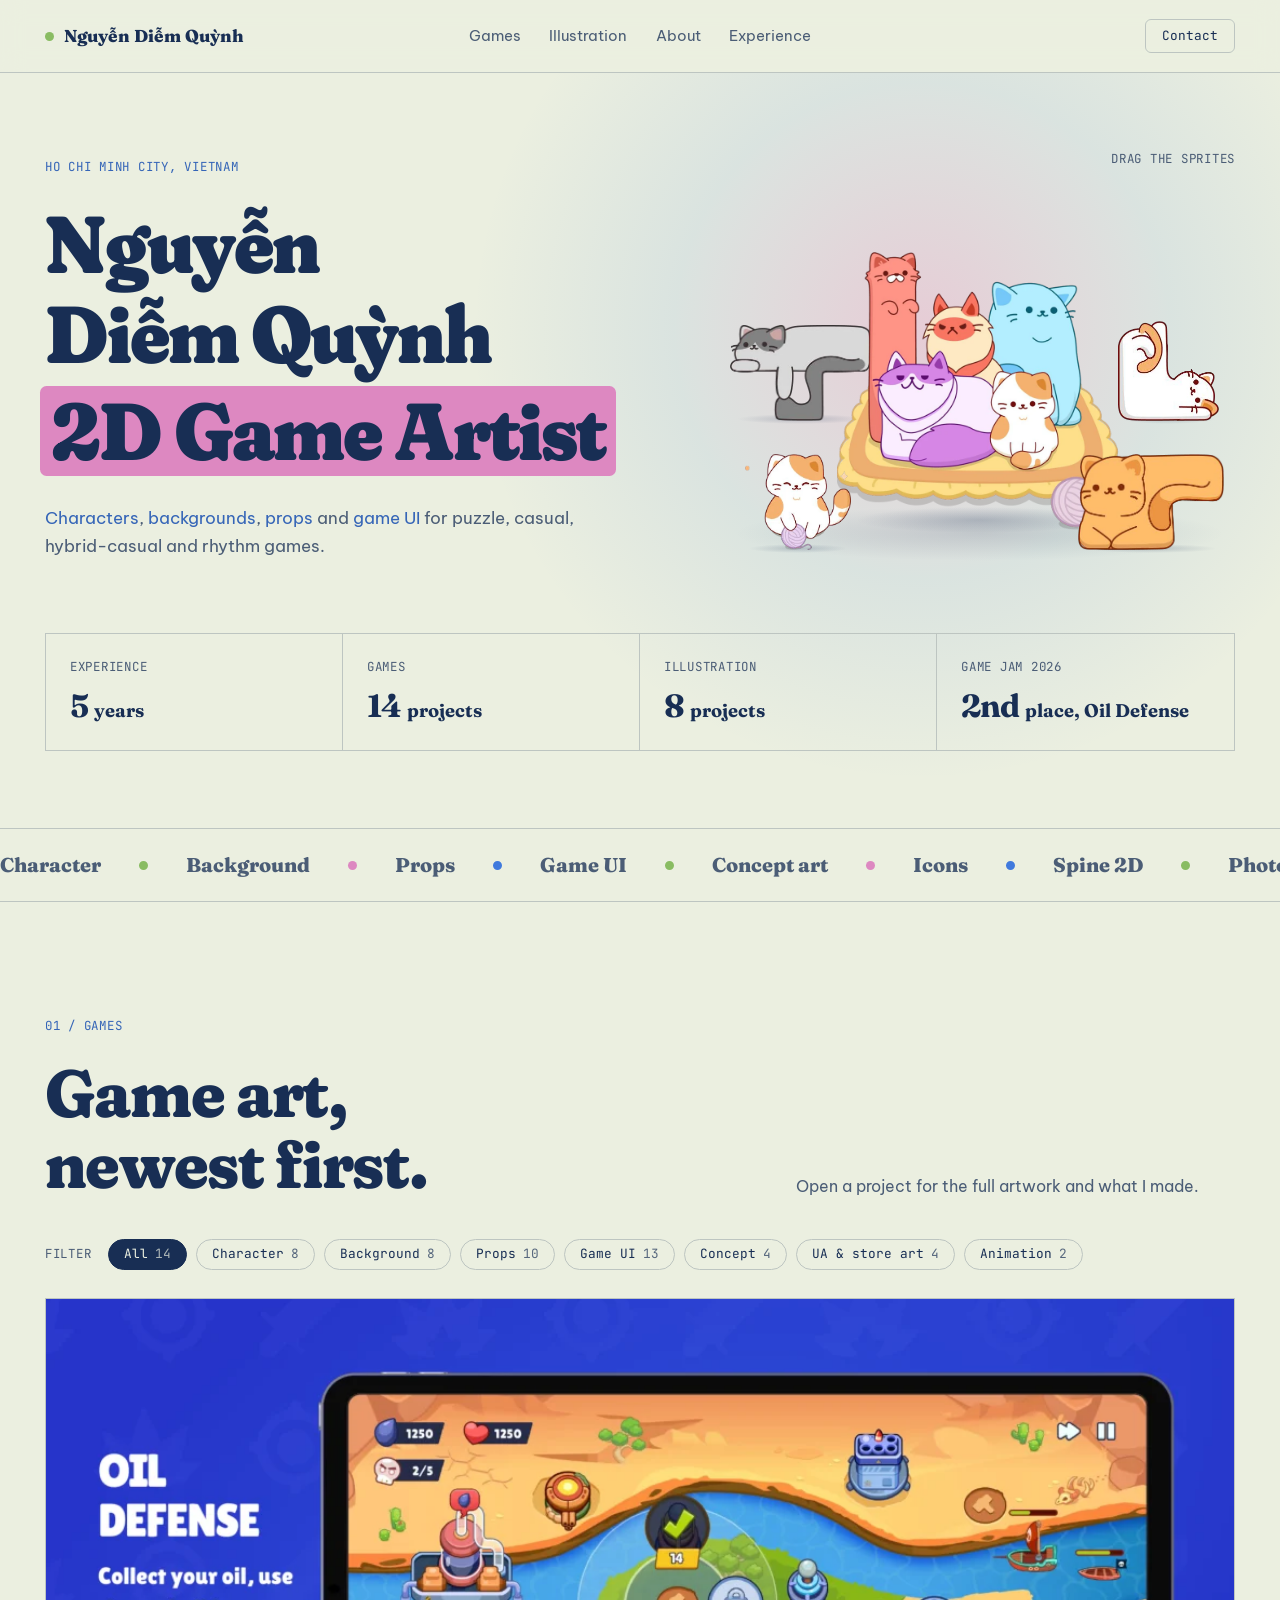
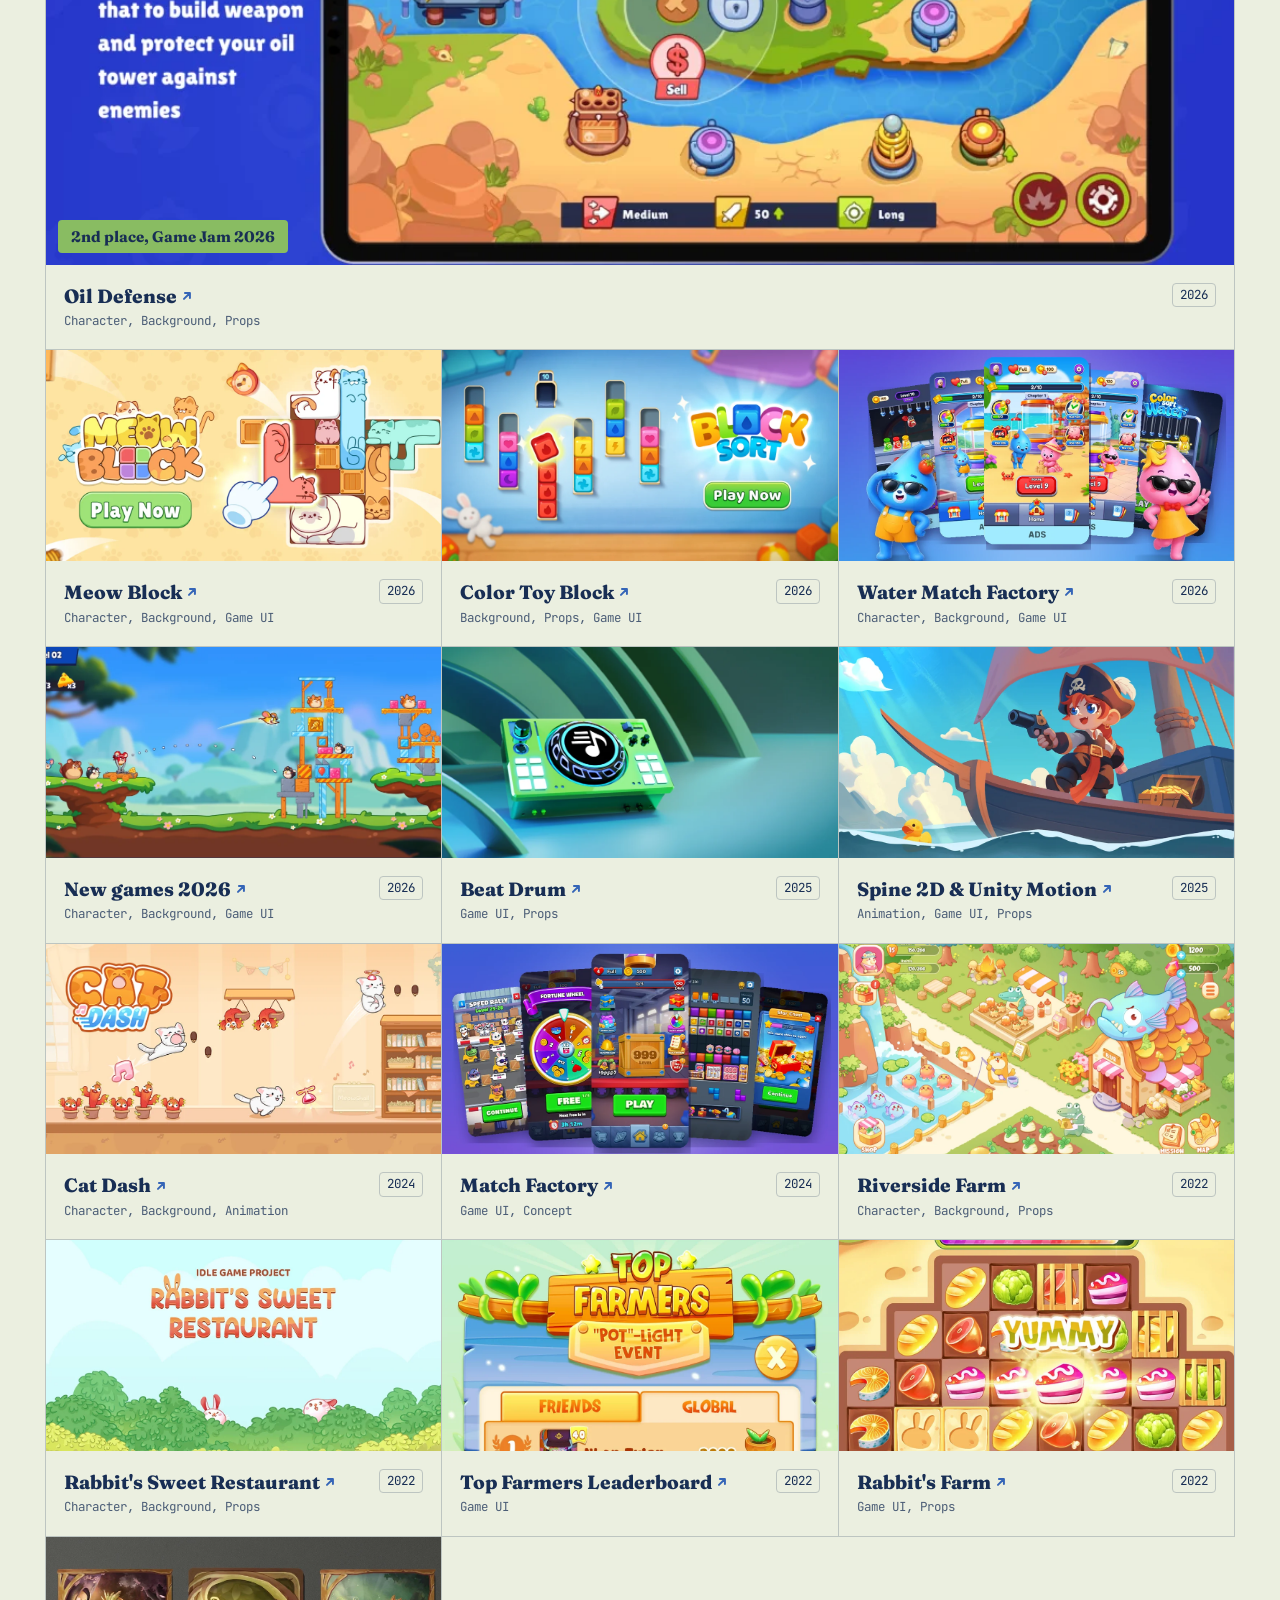
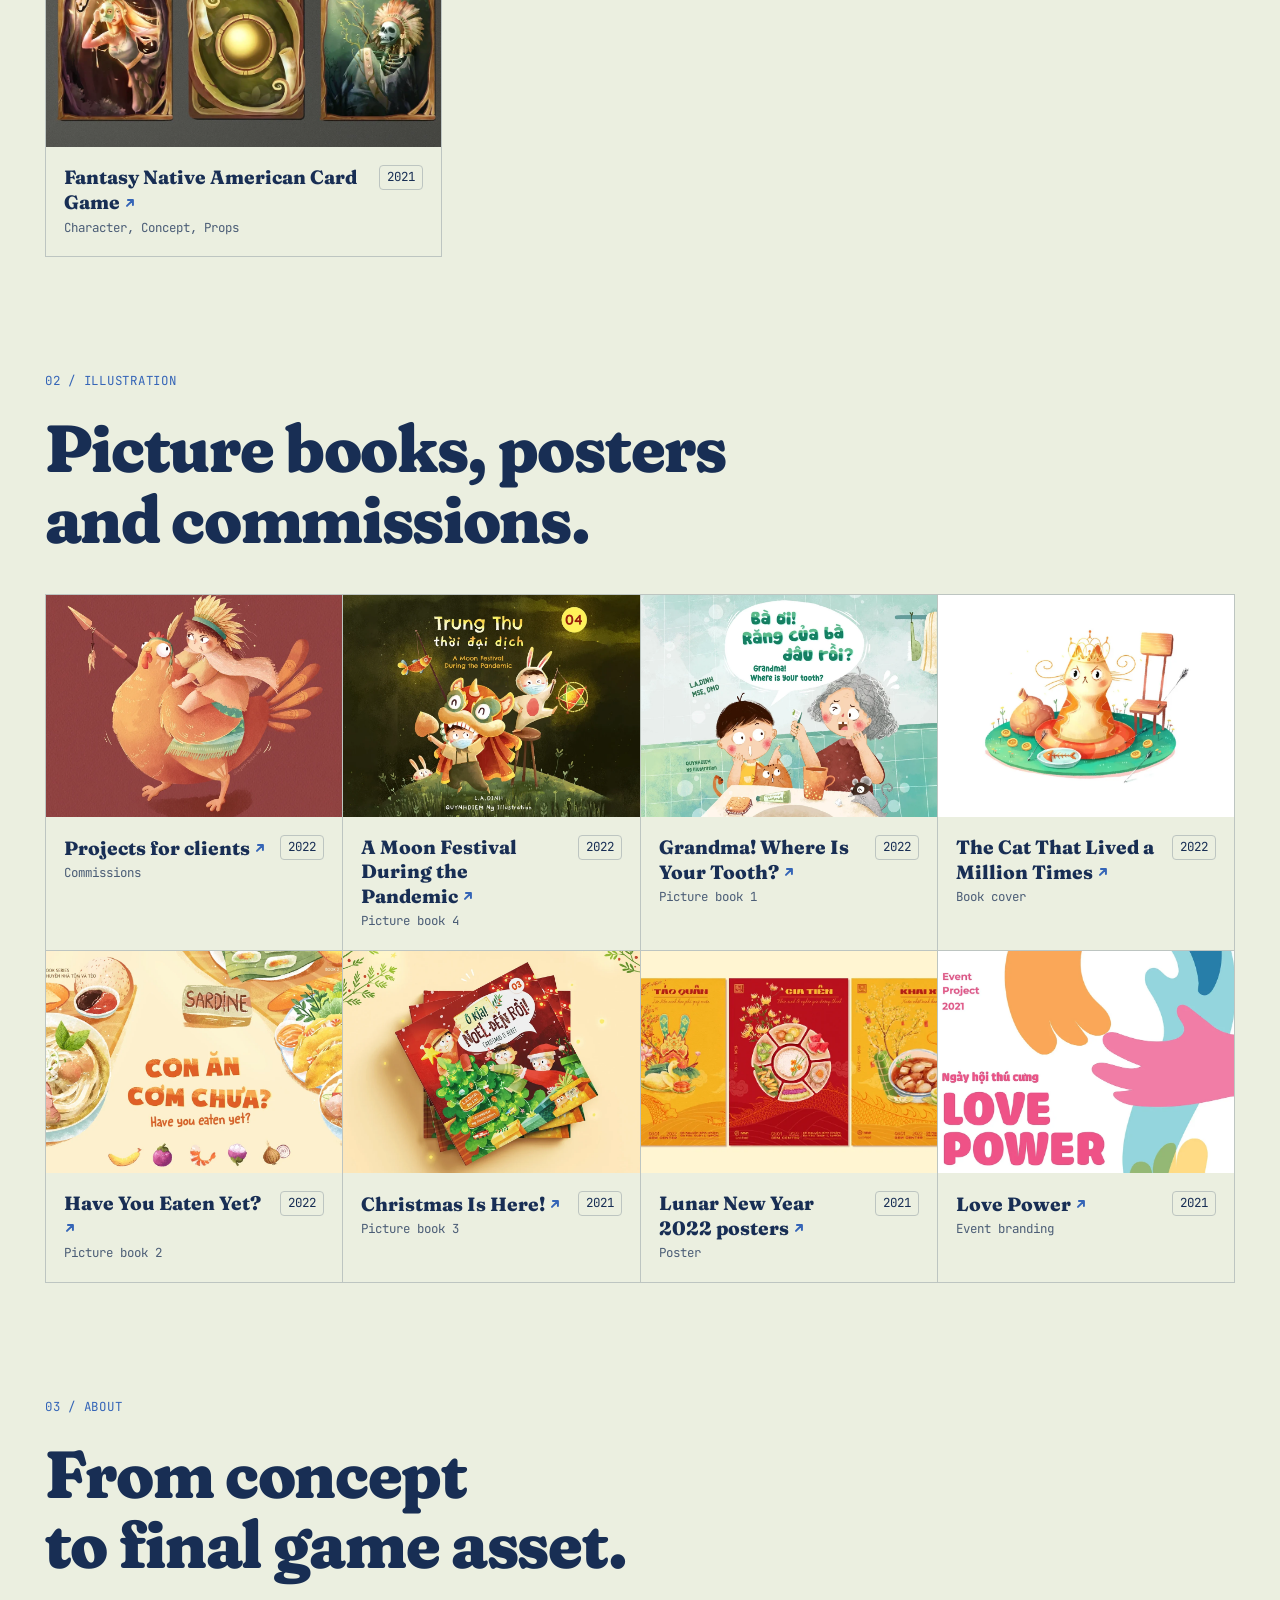
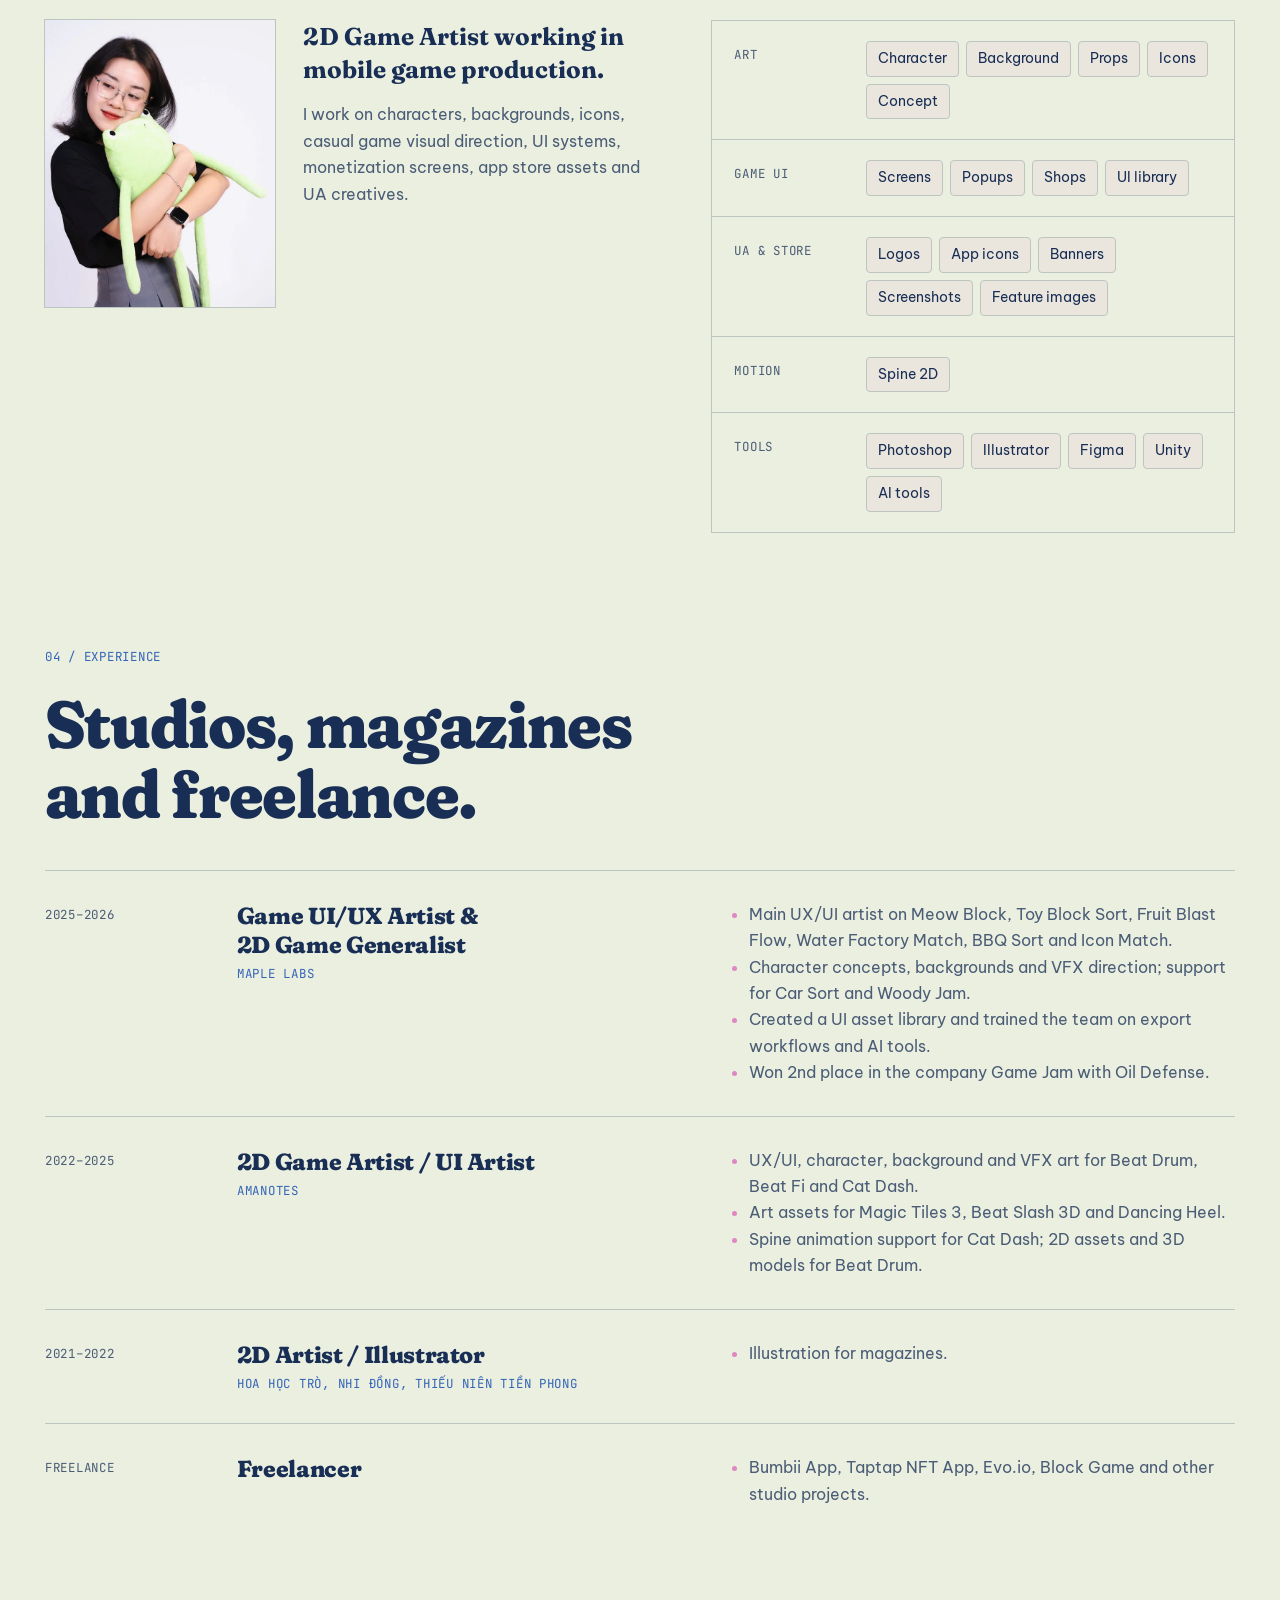
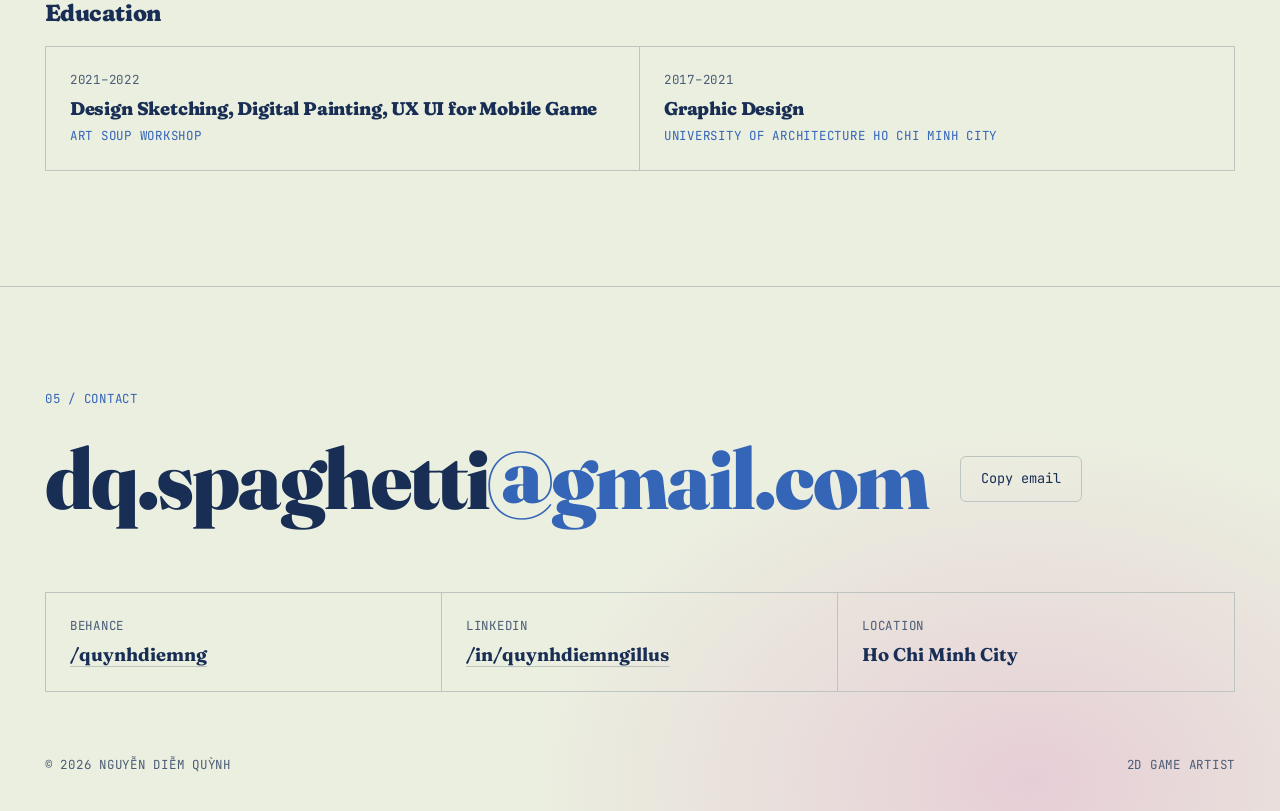
==== commit 4e60ef0d: "Square avatar with hairline outline to match project tiles Drop the green offset shadow and rounded " ====
--- a/index.html
+++ b/index.html
@@ -10,7 +10,7 @@
 <link rel="preconnect" href="https://fonts.googleapis.com">
 <link rel="preconnect" href="https://fonts.gstatic.com" crossorigin>
 <link rel="stylesheet" href="https://fonts.googleapis.com/css2?family=Be+Vietnam+Pro:wght@400;600&family=Fraunces:opsz,wght,SOFT,WONK@9..144,600..900,100,0&family=JetBrains+Mono:wght@400&display=swap">
-<link rel="stylesheet" href="style.css?v=17">
+<link rel="stylesheet" href="style.css?v=18">
 </head>
 <body>
 <a class="skip" href="#games">Skip to work</a>
--- a/style.css
+++ b/style.css
@@ -113,7 +113,7 @@
 /* about */
 .about-in{display:grid;grid-template-columns:minmax(0,1.15fr) minmax(0,1fr);gap:clamp(32px,5vw,72px);align-items:start}
 .about-text{display:grid;grid-template-columns:230px minmax(0,1fr);gap:20px 28px;align-items:start}
-.about-text img{border-radius:14px;width:calc(100% - 12px);height:auto;aspect-ratio:4/5;object-fit:cover;box-shadow:12px 12px 0 var(--green)}
+.about-text img{width:100%;height:auto;aspect-ratio:4/5;object-fit:cover;background:var(--deep);outline:1px solid var(--line)}
 .about-text .big{font:700 clamp(1.3rem,1.9vw,1.65rem)/1.35 var(--display);letter-spacing:0}
 .about-text p+p{margin-top:16px;color:var(--soft)}
 .kit{background:var(--bg);border:1px solid var(--line)}
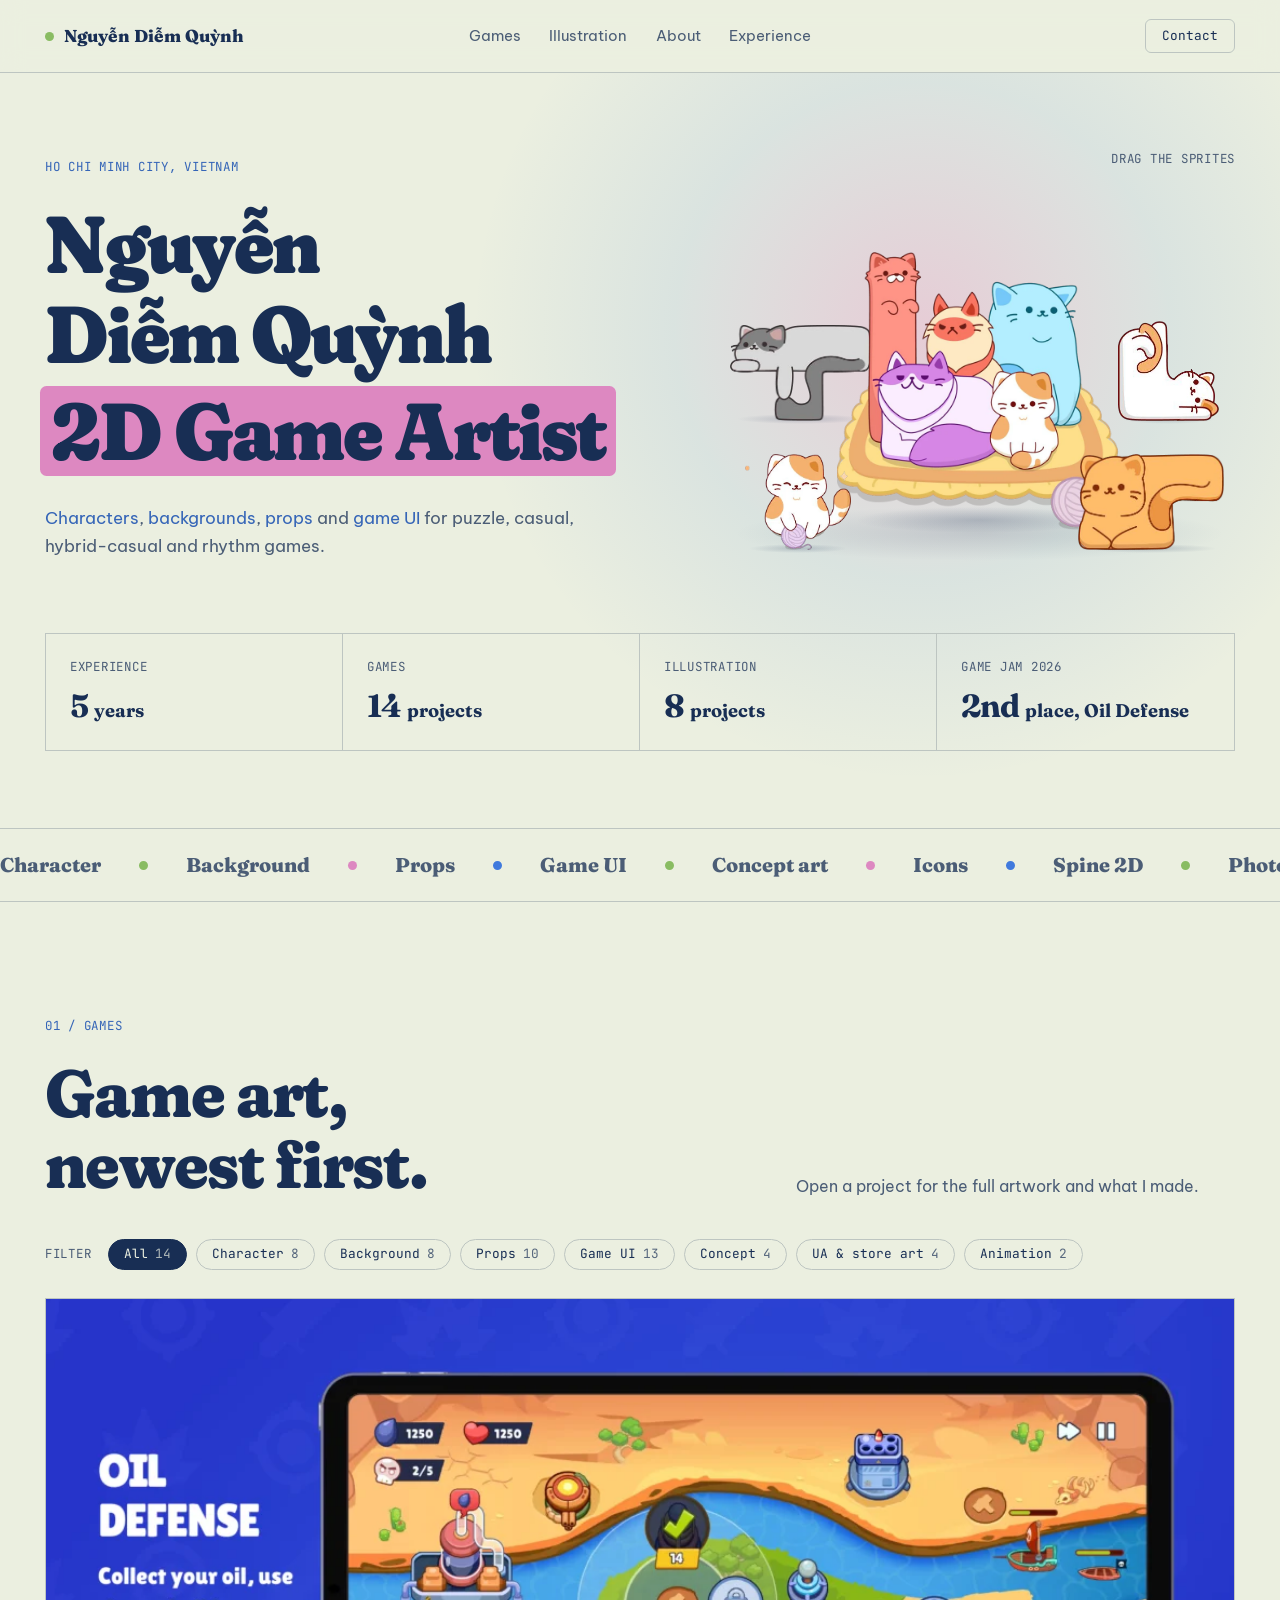
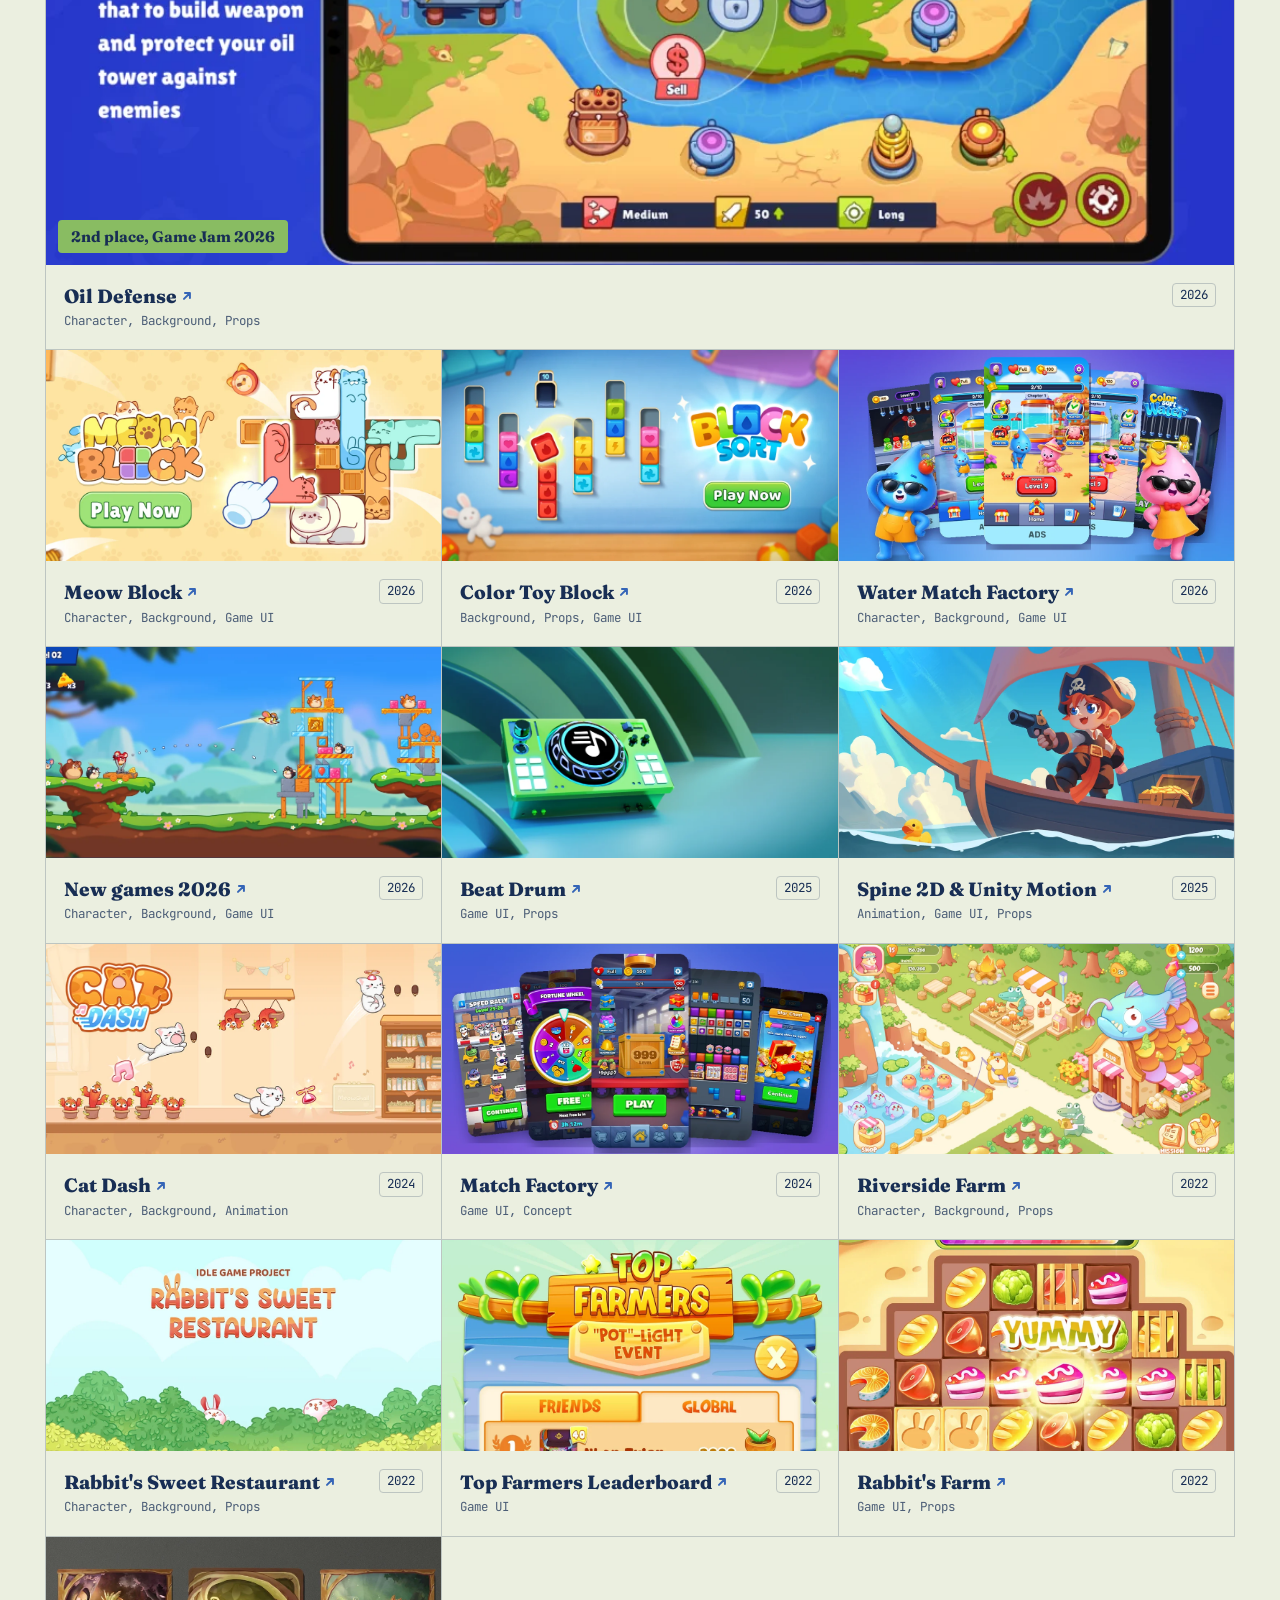
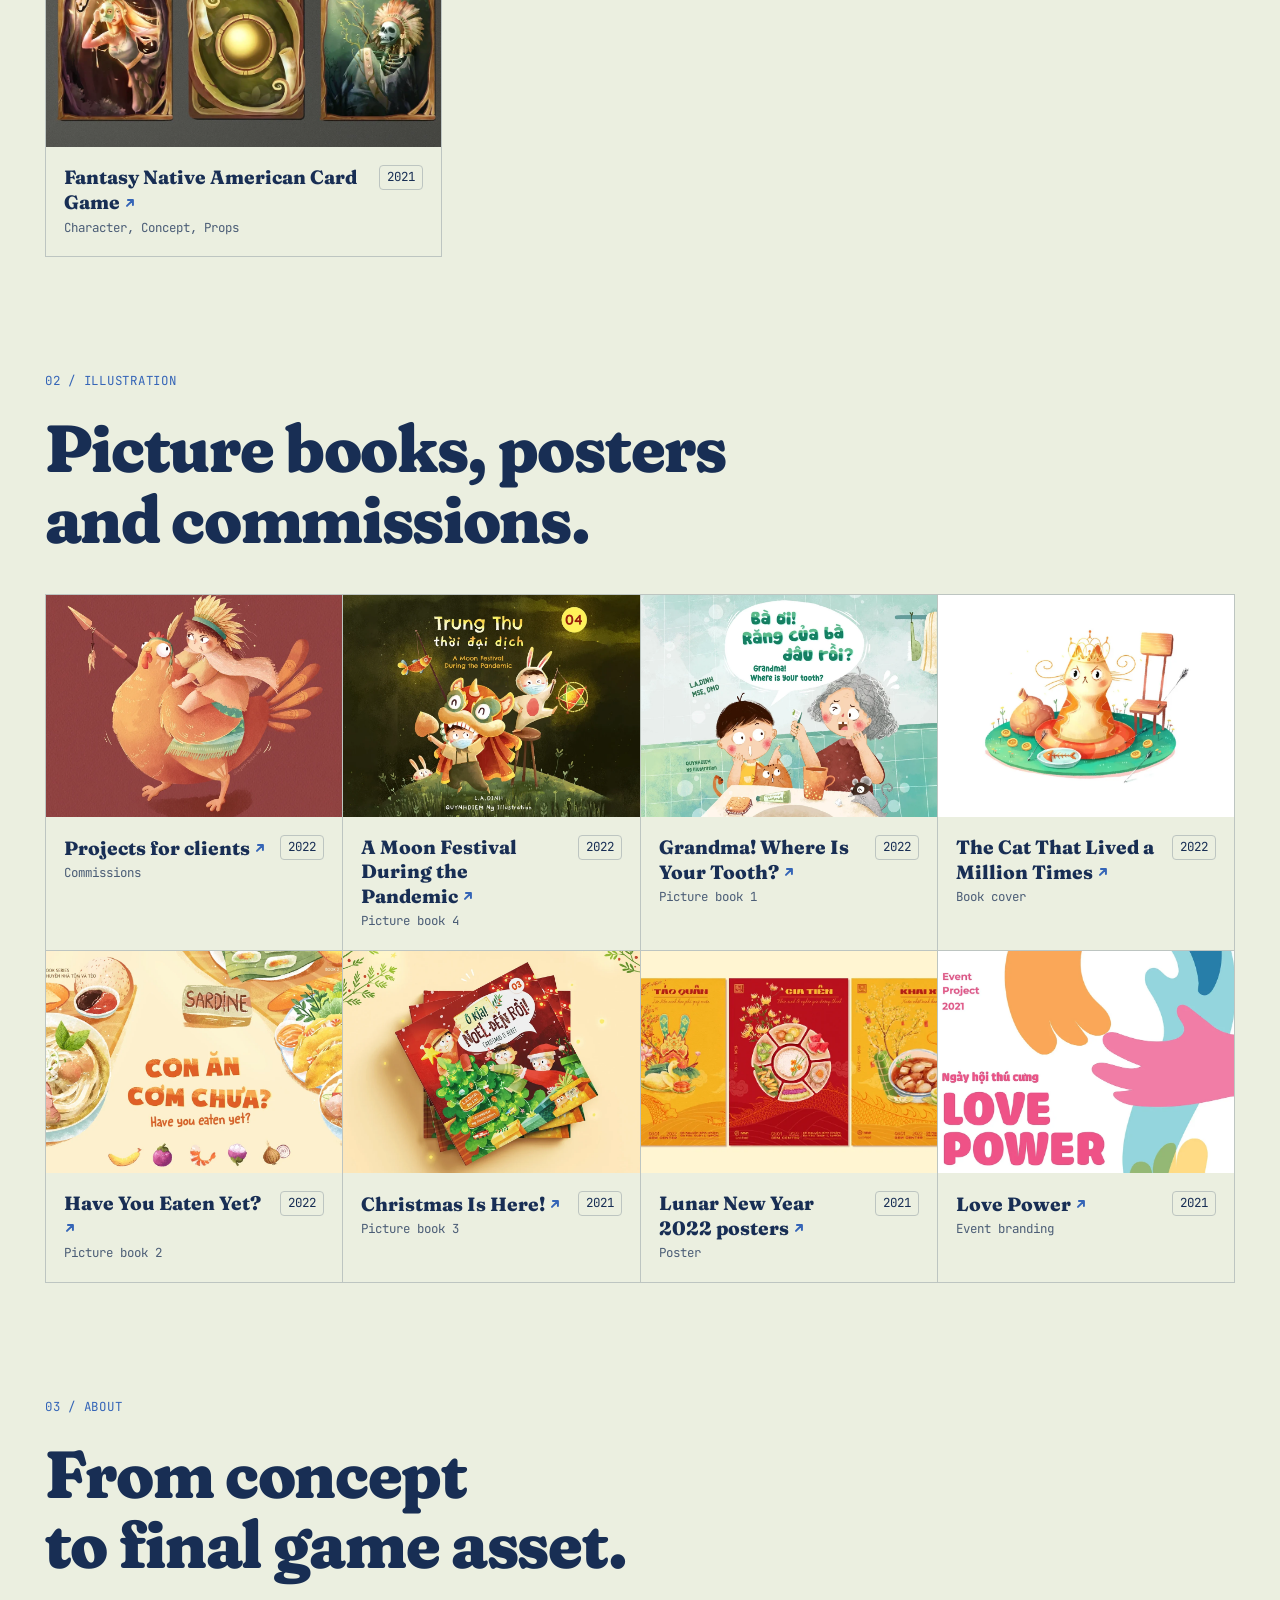
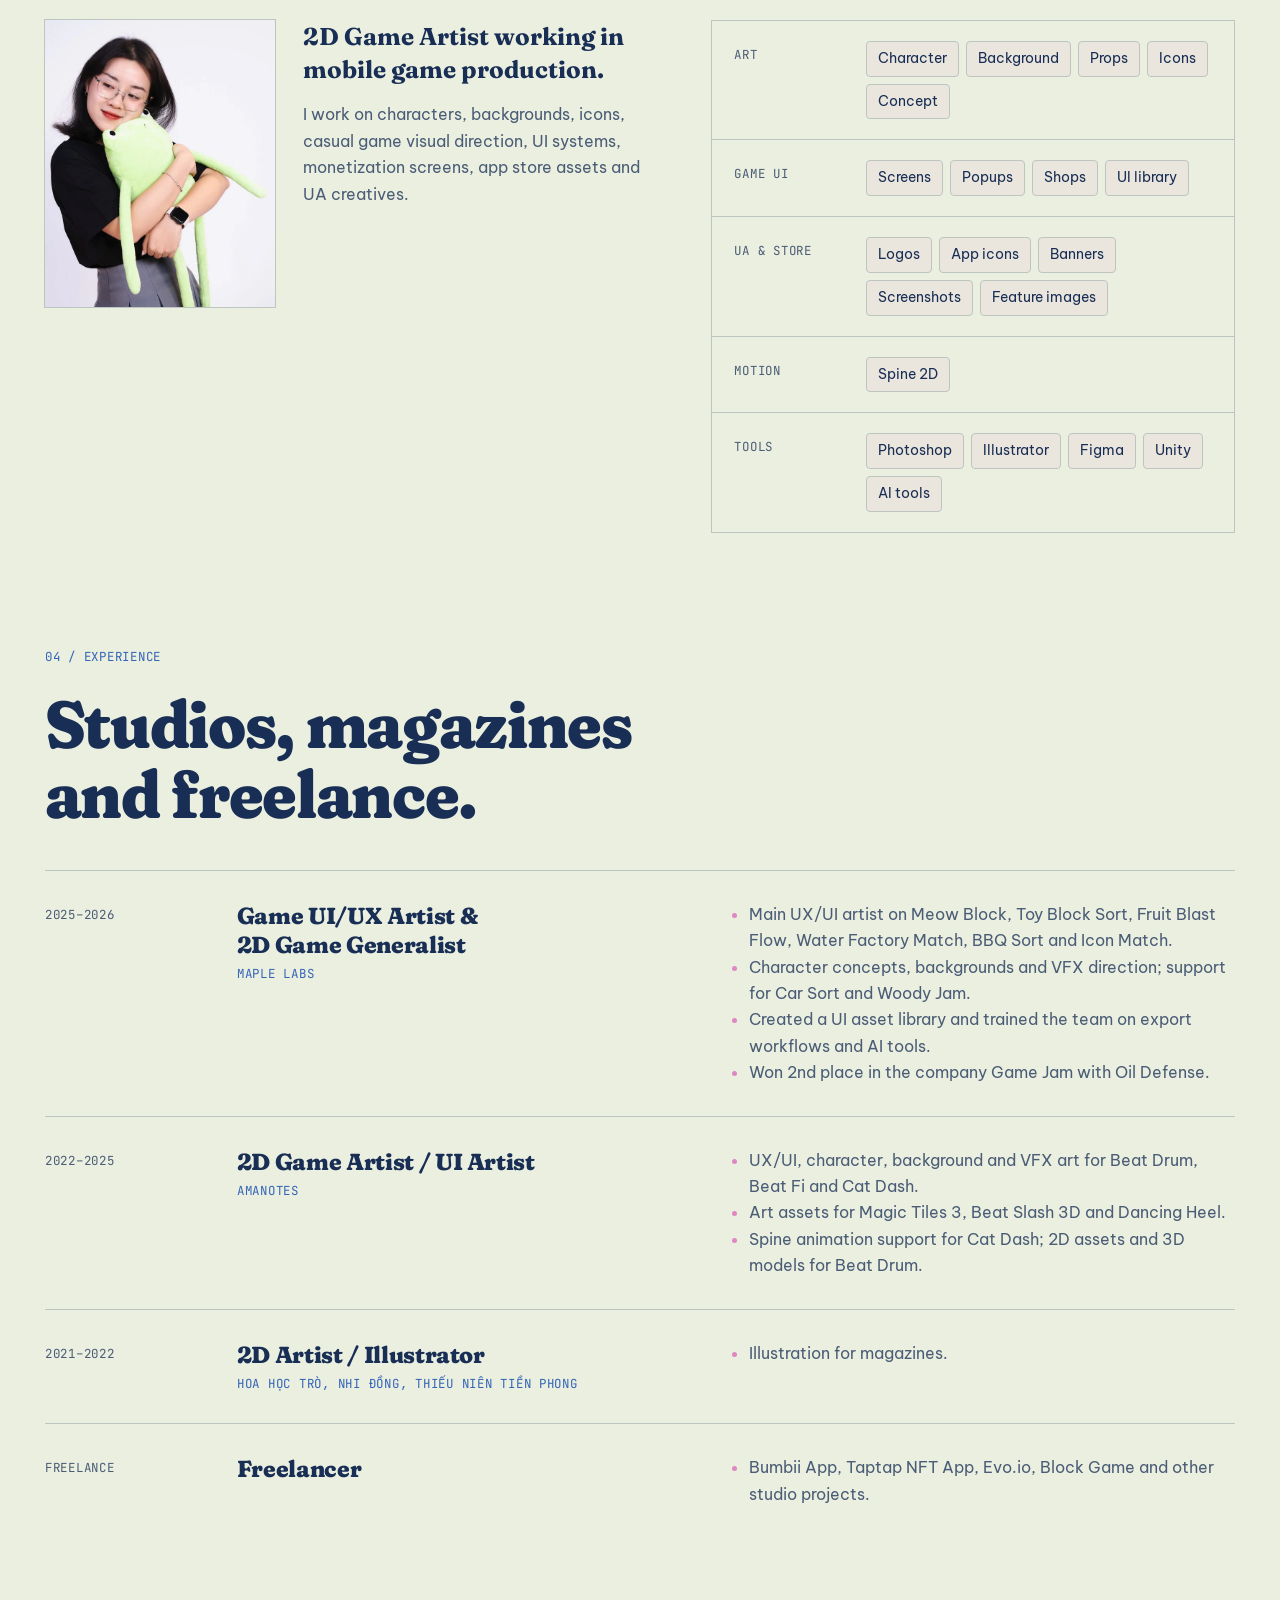
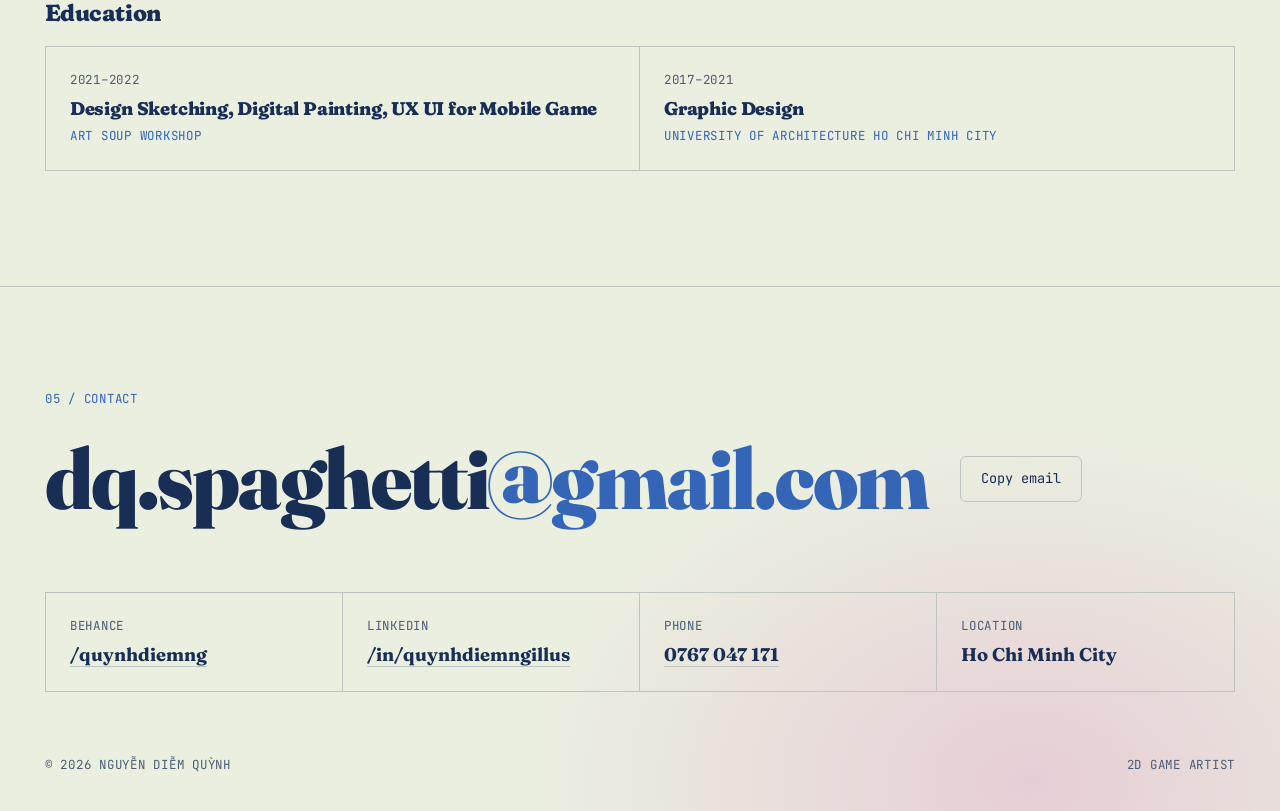
==== commit 76b0638c: "Add phone number to contact New Phone cell (tap to call) next to Behance, LinkedIn and Location; con" ====
--- a/index.html
+++ b/index.html
@@ -10,7 +10,7 @@
 <link rel="preconnect" href="https://fonts.googleapis.com">
 <link rel="preconnect" href="https://fonts.gstatic.com" crossorigin>
 <link rel="stylesheet" href="https://fonts.googleapis.com/css2?family=Be+Vietnam+Pro:wght@400;600&family=Fraunces:opsz,wght,SOFT,WONK@9..144,600..900,100,0&family=JetBrains+Mono:wght@400&display=swap">
-<link rel="stylesheet" href="style.css?v=18">
+<link rel="stylesheet" href="style.css?v=19">
 </head>
 <body>
 <a class="skip" href="#games">Skip to work</a>
@@ -115,9 +115,10 @@
     <div class="wrap">
       <p class="mono kicker">05 / Contact</p>
       <div class="mail-row"><a class="mail" href="mailto:dq.spaghetti@gmail.com">dq.spaghetti<span>@gmail.com</span></a><button type="button" id="copyMail">Copy email</button></div>
-      <dl class="cells three">
+      <dl class="cells four">
         <div><dt class="mono">Behance</dt><dd><a href="https://www.behance.net/quynhdiemng" target="_blank" rel="noopener">/quynhdiemng</a></dd></div>
         <div><dt class="mono">LinkedIn</dt><dd><a href="https://www.linkedin.com/in/quynhdiemngillus" target="_blank" rel="noopener">/in/quynhdiemngillus</a></dd></div>
+        <div><dt class="mono">Phone</dt><dd><a href="tel:+84767047171">0767 047 171</a></dd></div>
         <div><dt class="mono">Location</dt><dd>Ho Chi Minh City</dd></div>
       </dl>
       <footer class="mono"><span>© 2026 Nguyễn Diễm Quỳnh</span><span>2D Game Artist</span></footer>
--- a/style.css
+++ b/style.css
@@ -215,8 +215,8 @@
   .bar nav{grid-row:2;grid-column:1/-1;justify-content:space-between}
   .cells>div{padding:18px 16px}
   .cells big{font-size:1.7rem}
-  .cells.three,.cells.edu{grid-template-columns:minmax(0,1fr)}
-  .cells.three>div+div,.cells.edu>div+div{border-top:1px solid var(--line)}
+  .cells.three,.cells.four,.cells.edu{grid-template-columns:minmax(0,1fr)}
+  .cells.three>div+div,.cells.four>div+div,.cells.edu>div+div{border-top:1px solid var(--line)}
   #gameList{grid-template-columns:minmax(0,1fr)}
   .cap{padding:13px 12px 15px;grid-template-columns:minmax(0,1fr)}
   .cap strong{font-size:1rem}
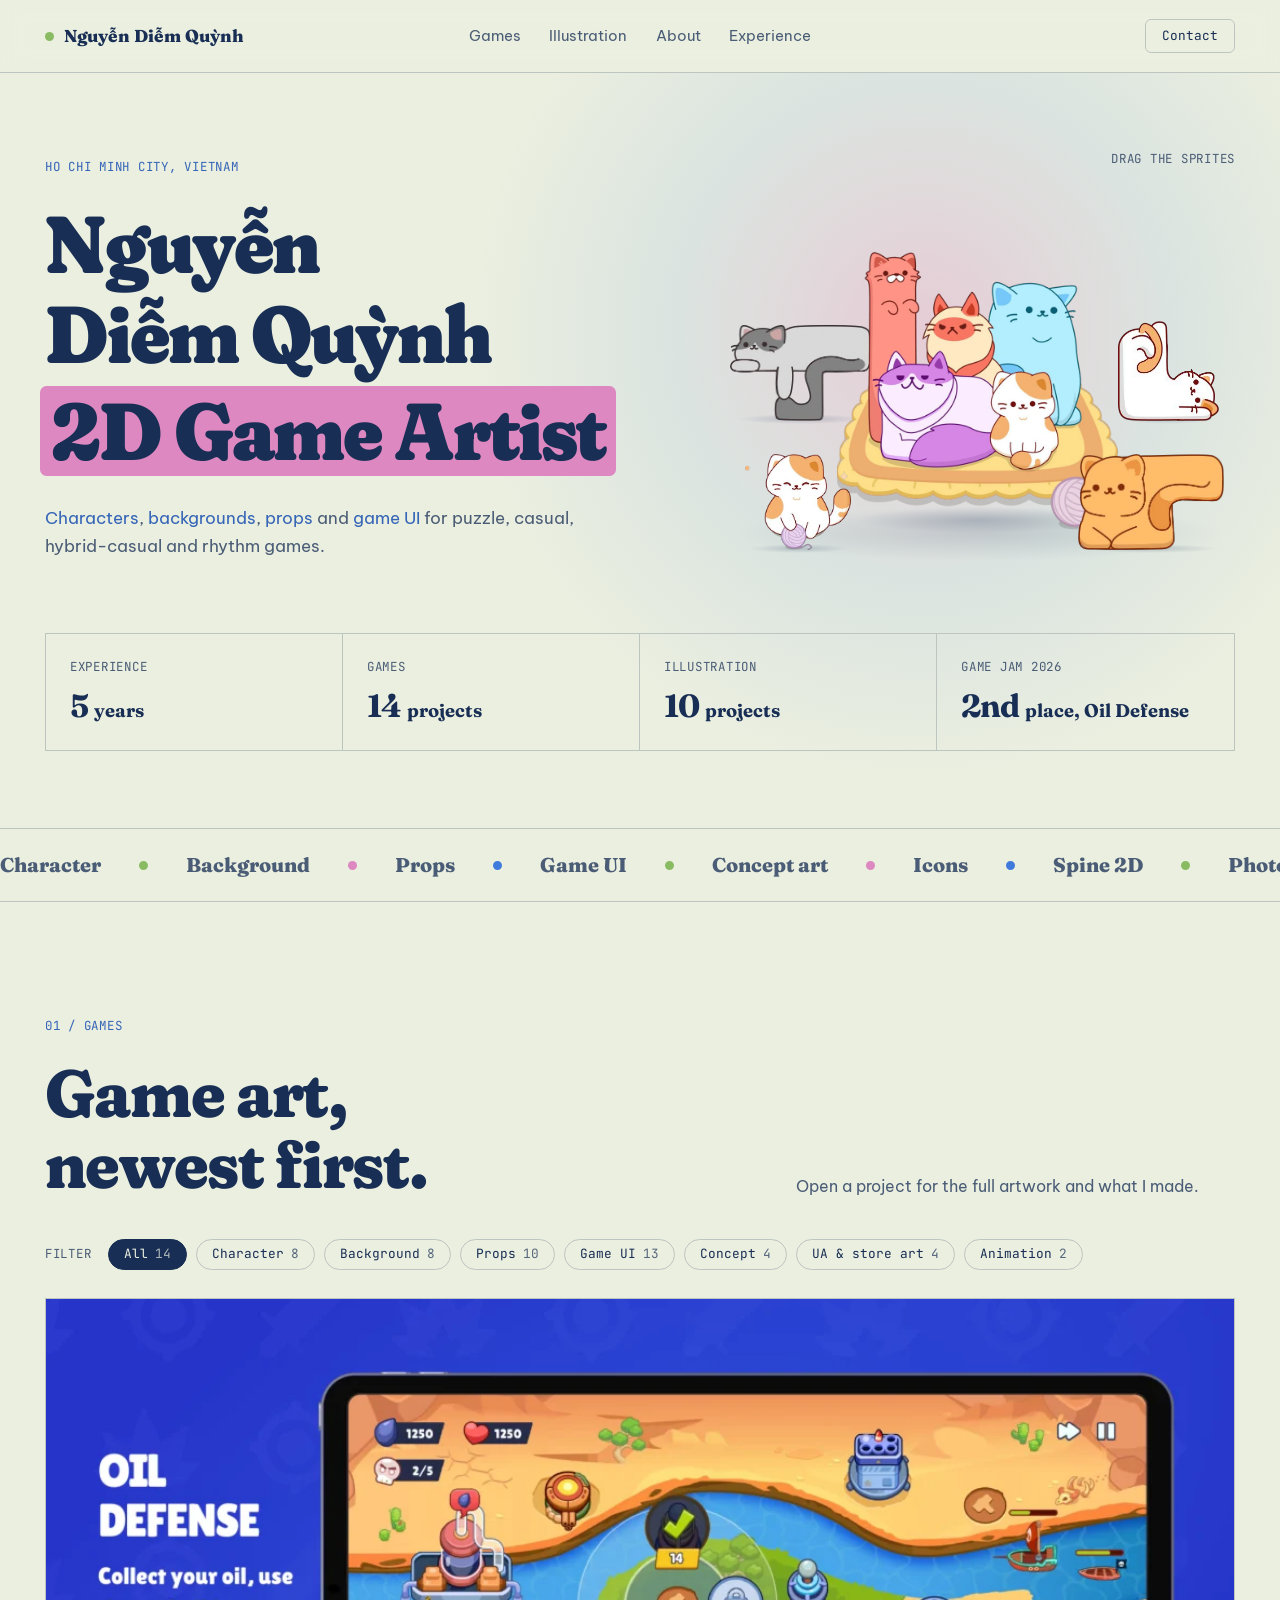
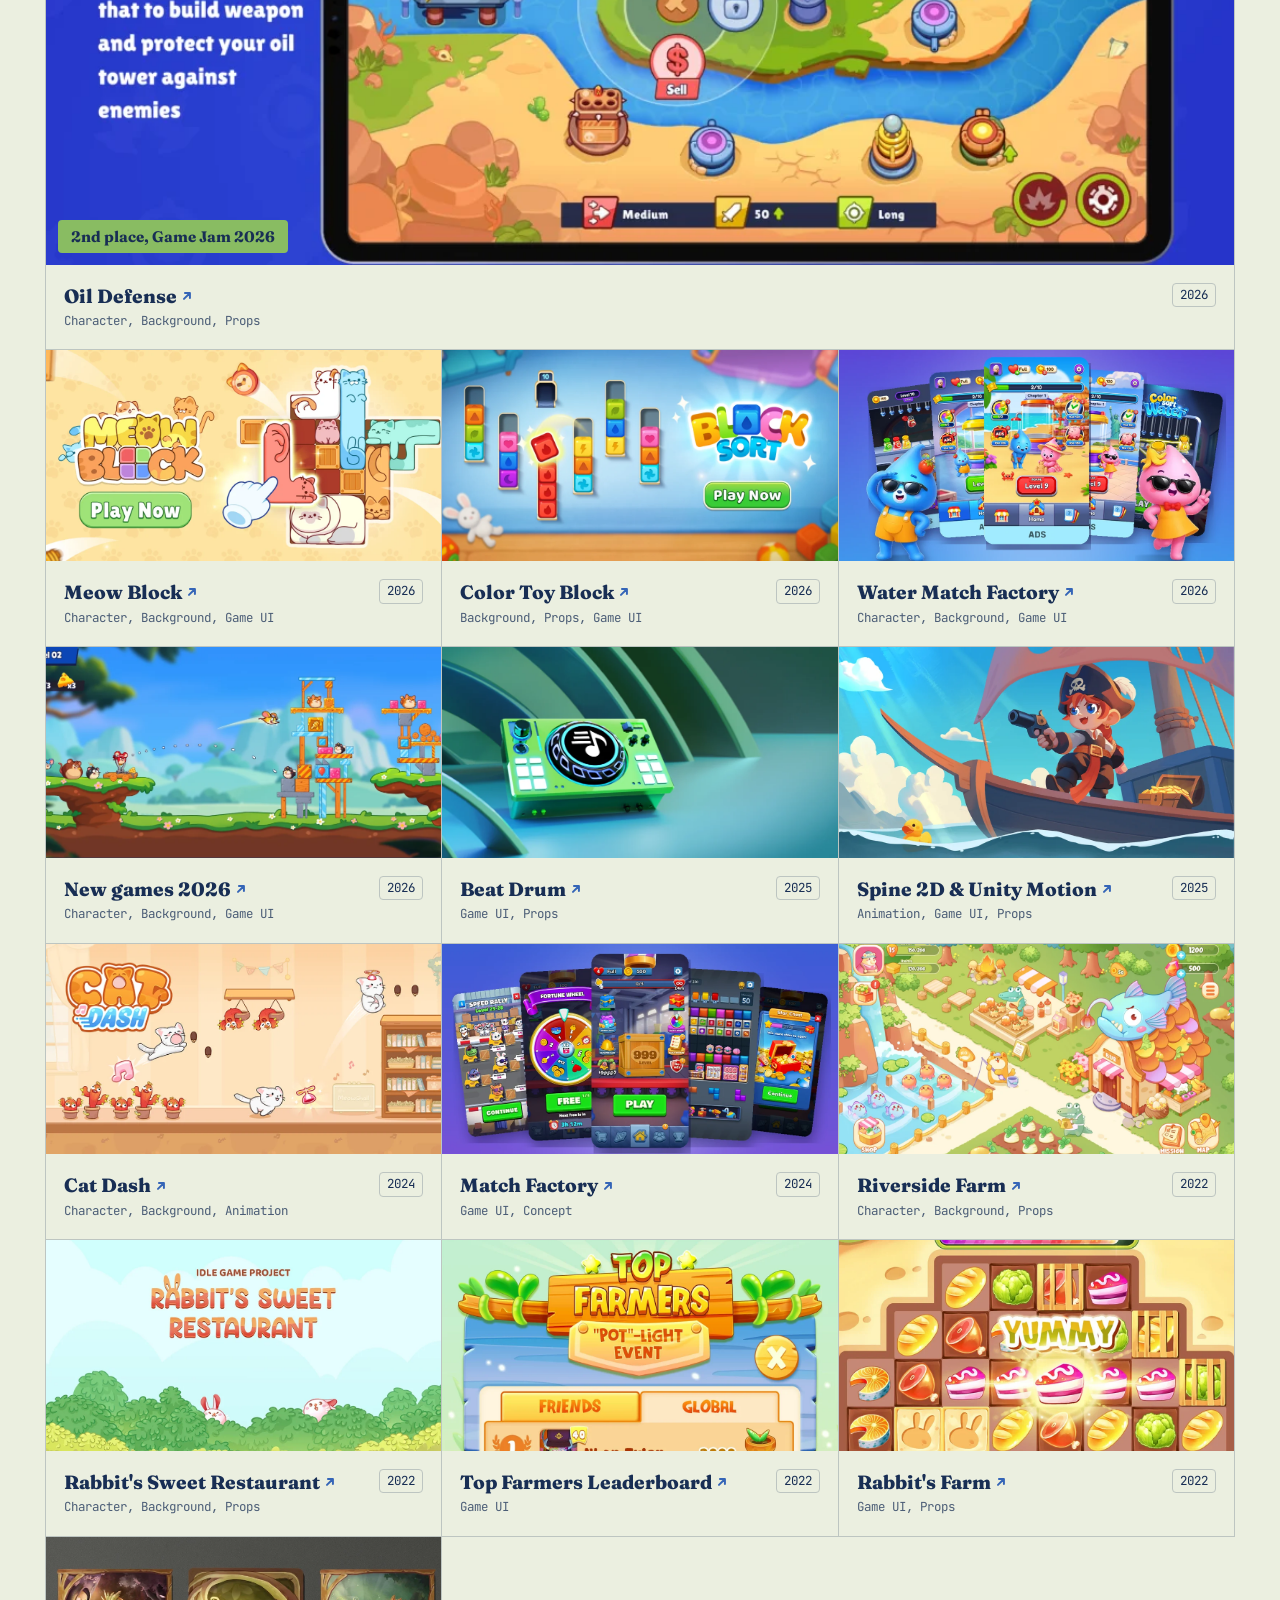
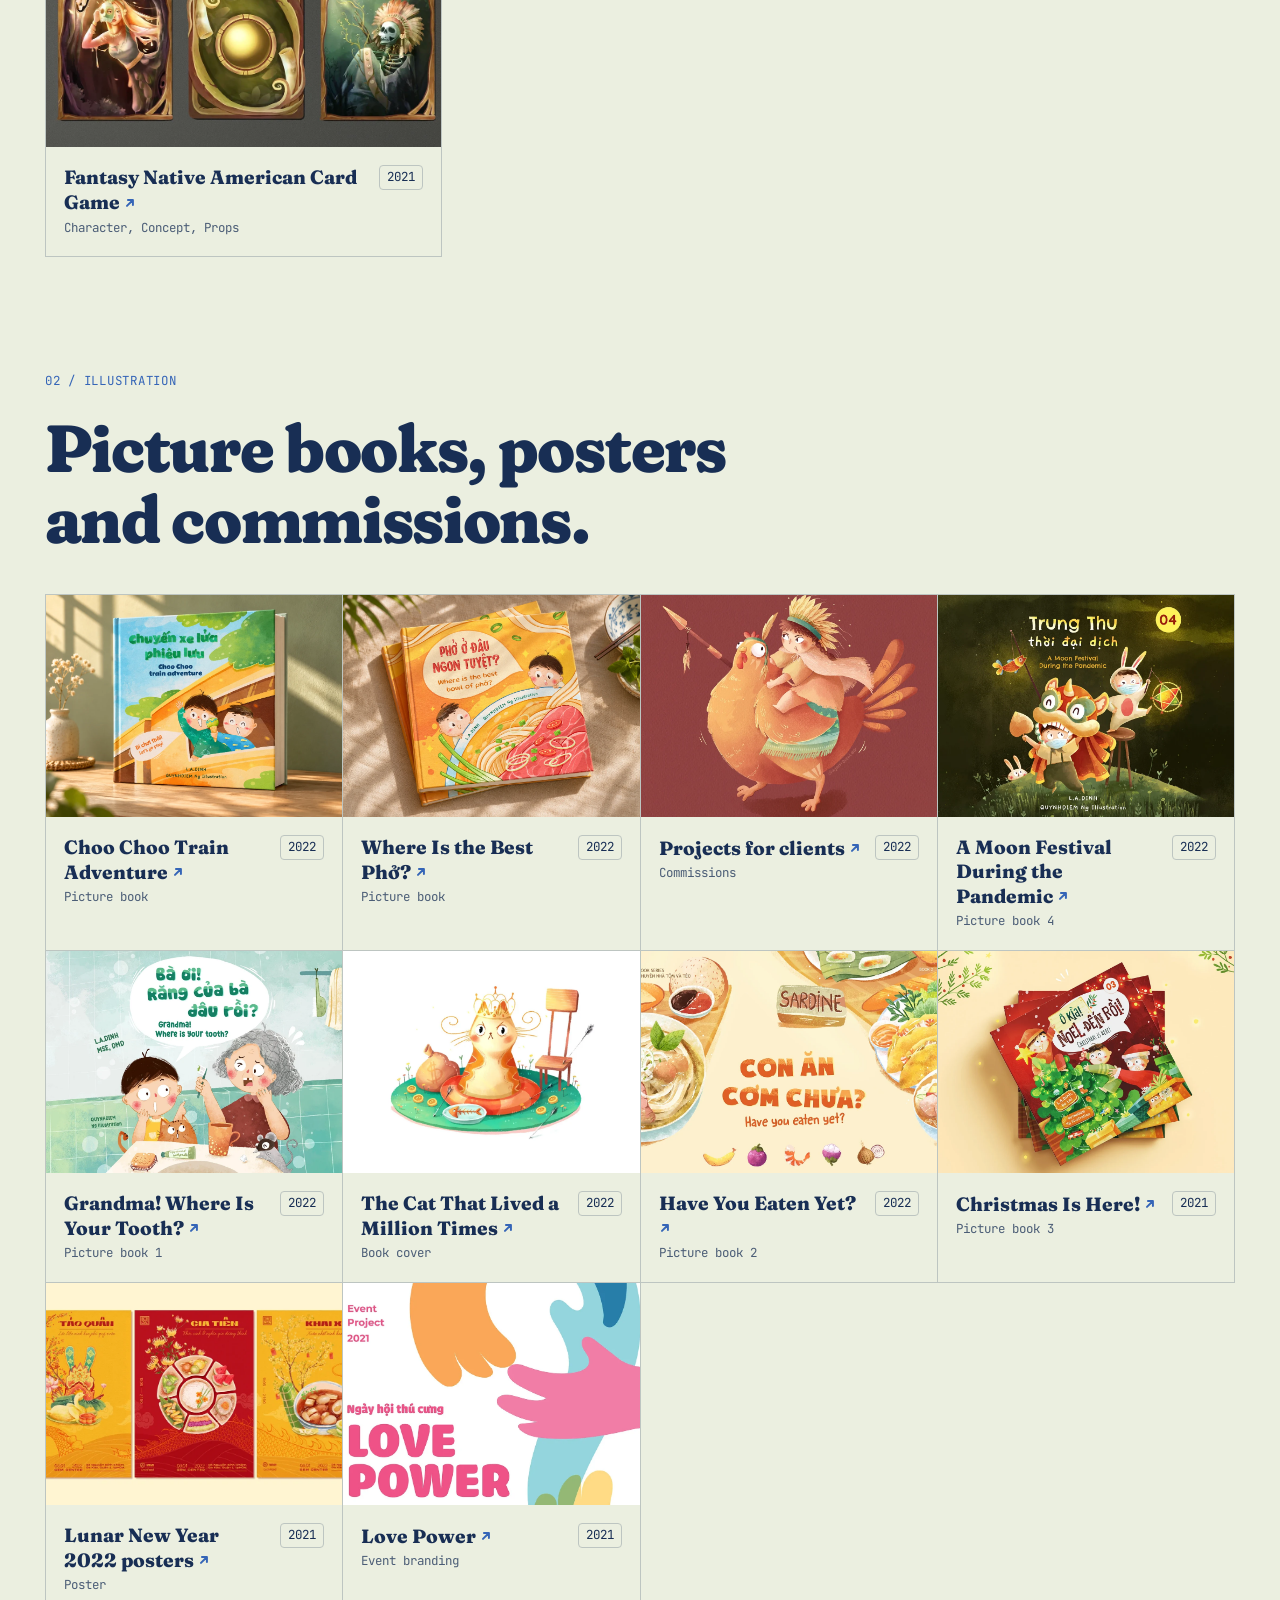
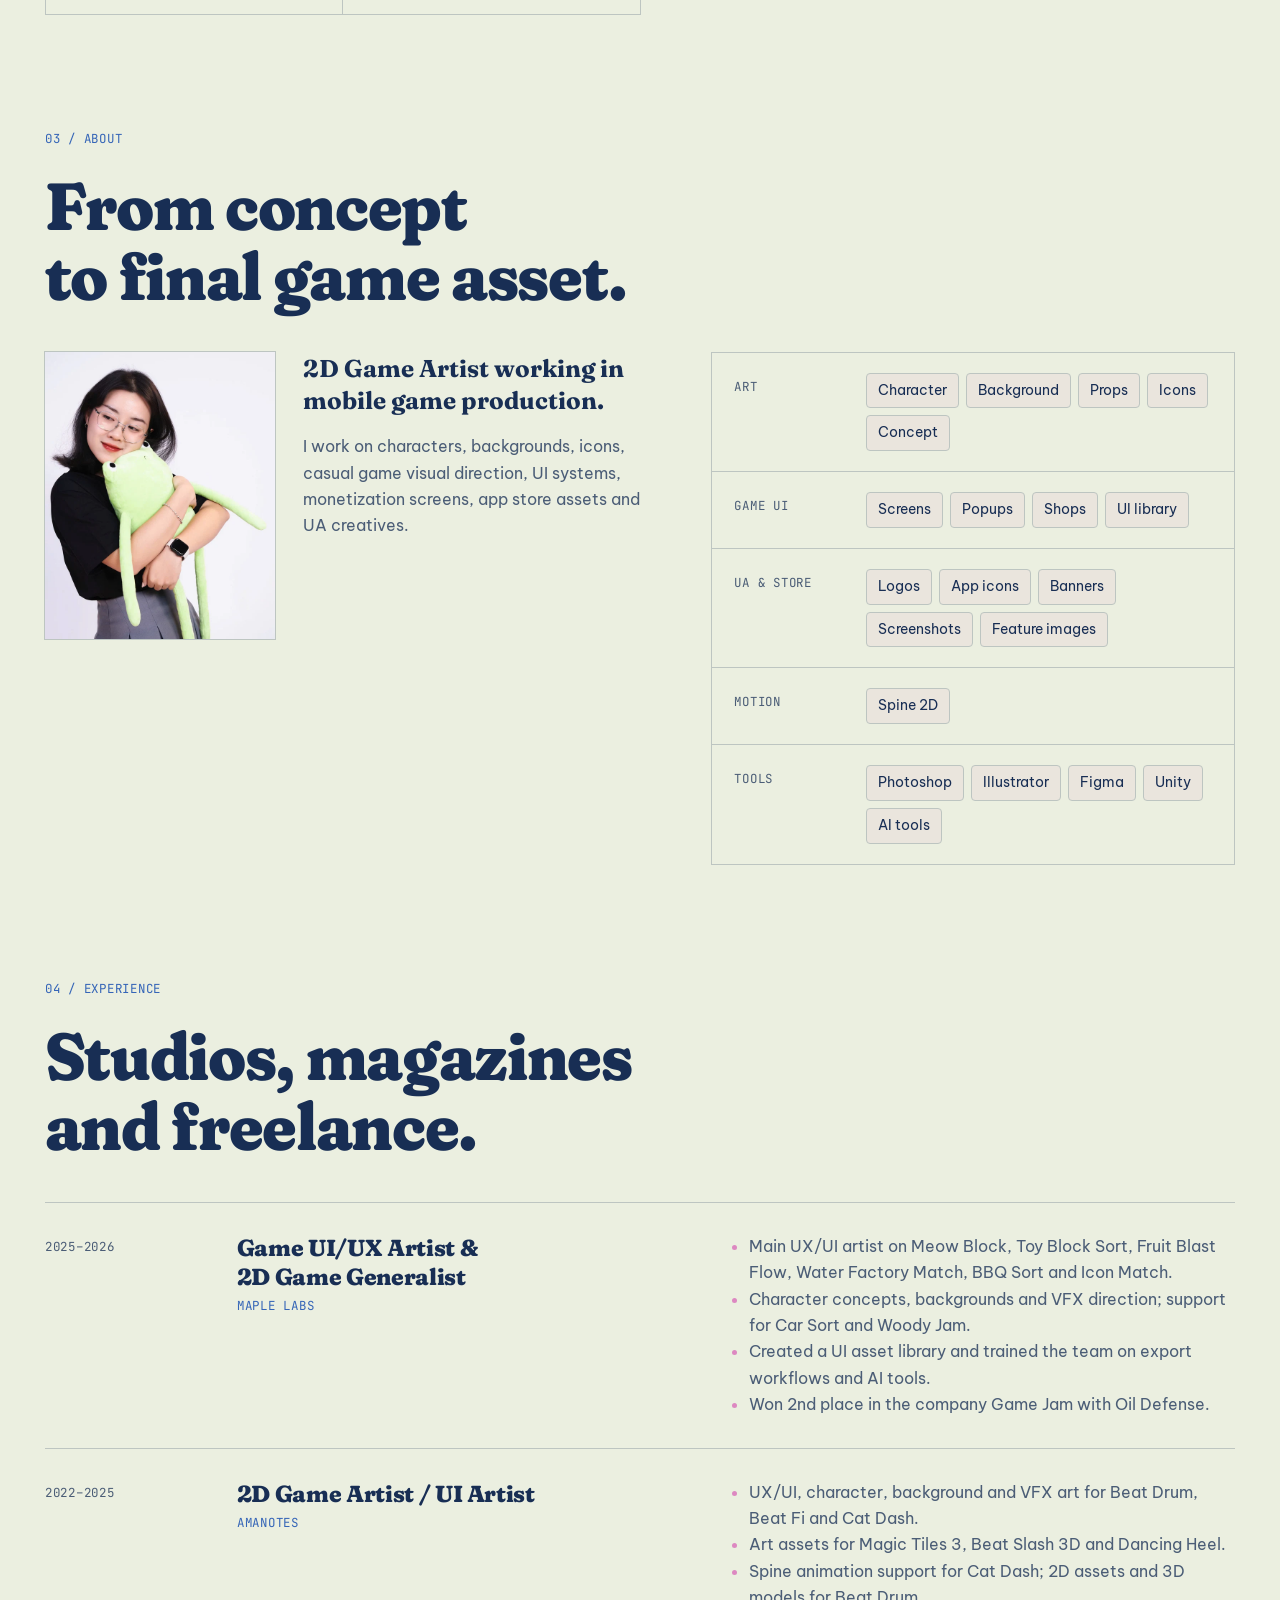
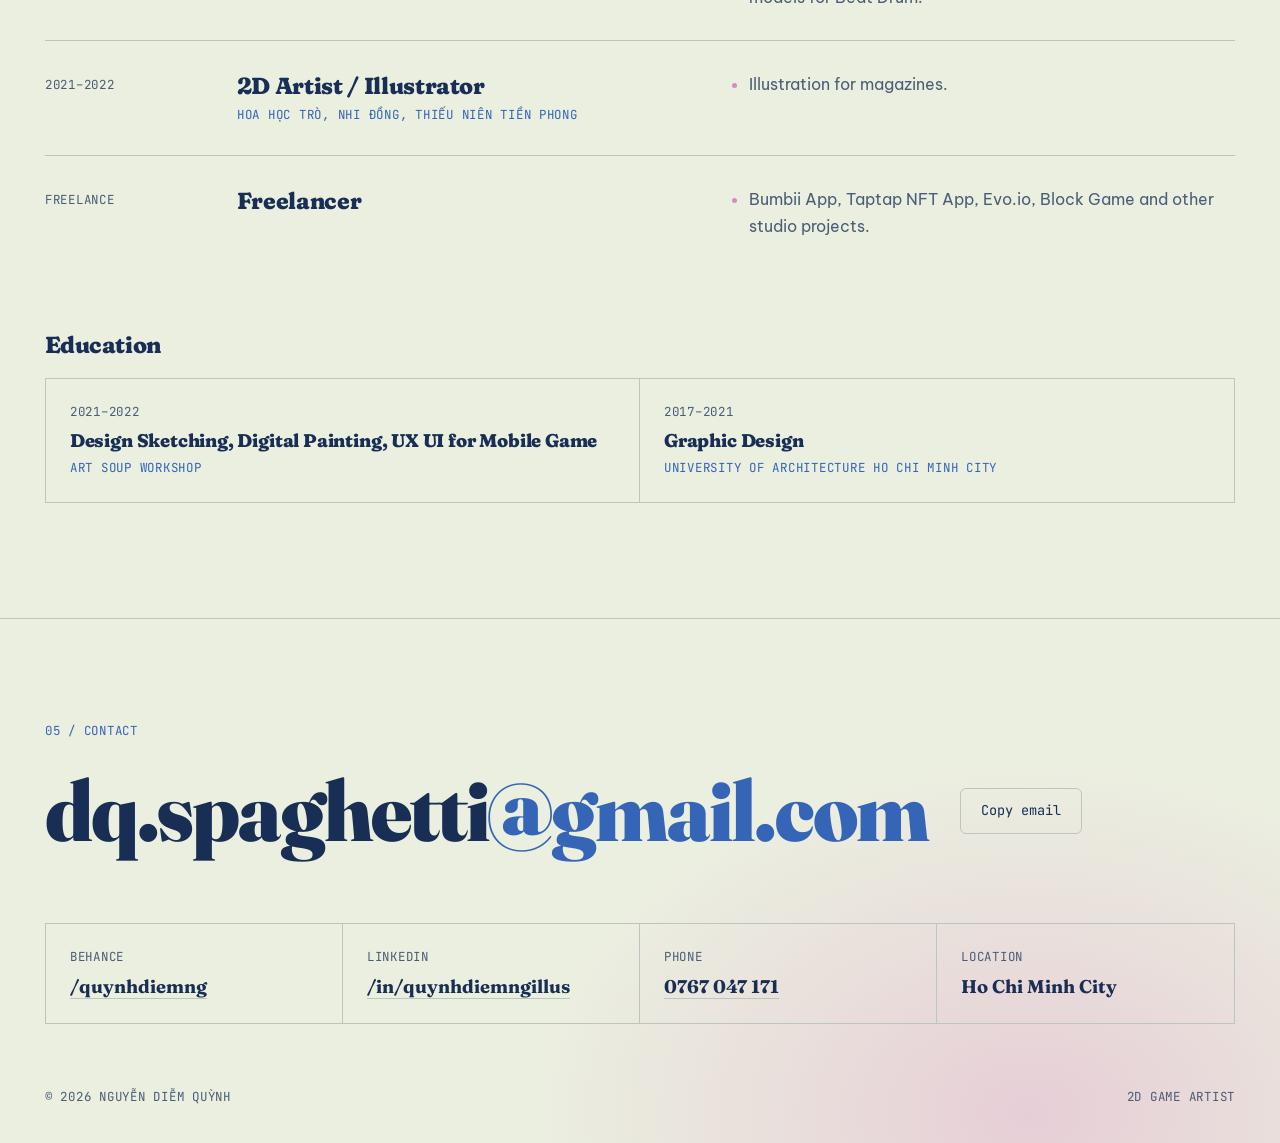
==== commit 95911a95: "Oil Defense slides, two picture books, Spine feedback animations - Re-cut Oil Defense from Figma int" ====
--- a/index.html
+++ b/index.html
@@ -10,7 +10,7 @@
 <link rel="preconnect" href="https://fonts.googleapis.com">
 <link rel="preconnect" href="https://fonts.gstatic.com" crossorigin>
 <link rel="stylesheet" href="https://fonts.googleapis.com/css2?family=Be+Vietnam+Pro:wght@400;600&family=Fraunces:opsz,wght,SOFT,WONK@9..144,600..900,100,0&family=JetBrains+Mono:wght@400&display=swap">
-<link rel="stylesheet" href="style.css?v=19">
+<link rel="stylesheet" href="style.css?v=21">
 </head>
 <body>
 <a class="skip" href="#games">Skip to work</a>
@@ -129,13 +129,24 @@
 <dialog id="viewer" aria-labelledby="vTitle">
   <div class="v-bar">
     <button type="button" id="vClose">Close</button>
+    <strong id="vName" aria-hidden="true"></strong>
     <span><button type="button" id="vPrev">Previous</button><button type="button" id="vNext">Next</button></span>
   </div>
   <div class="v-body" id="vBody"></div>
 </dialog>
+
+<dialog id="zoom" aria-label="Image preview">
+  <div class="v-bar z-bar">
+    <button type="button" id="zClose">Close</button>
+    <strong class="mono" id="zCount"></strong>
+    <span><button type="button" id="zPrev">Previous</button><button type="button" id="zNext">Next</button></span>
+  </div>
+  <div class="z-stage" id="zStage"></div>
+  <p class="z-hint mono">Click the image to see it full width</p>
+</dialog>
 <noscript><p class="wrap">Please turn on JavaScript to see the projects, or visit behance.net/quynhdiemng.</p></noscript>
-<script src="projects.js?v=17"></script>
-<script src="app.js?v=19"></script>
+<script src="projects.js?v=27"></script>
+<script src="app.js?v=29"></script>
 <script src="motion.js?v=16"></script>
 </body>
 </html>
--- a/style.css
+++ b/style.css
@@ -148,10 +148,13 @@
 /* project viewer */
 dialog{border:0;padding:0;margin:0;width:100%;height:100dvh;max-width:none;max-height:none;background:var(--bg);color:var(--ink);overflow-y:auto}
 dialog::backdrop{background:var(--deep)}
-.v-bar{position:sticky;top:0;z-index:2;display:flex;justify-content:space-between;gap:12px;background:var(--bg);border-bottom:1px solid var(--line);padding:14px var(--gutter)}
+/* project top bar: dark band with the project name, so it stands out from the artwork */
+.v-bar{position:sticky;top:0;z-index:2;display:flex;align-items:center;justify-content:space-between;gap:12px;background:var(--ink);color:var(--bg);padding:12px var(--gutter);box-shadow:0 6px 18px -8px color-mix(in srgb,var(--ink) 60%,transparent)}
 .v-bar span{display:flex;gap:10px}
-.v-bar button{background:none;border:1px solid var(--line);border-radius:6px;padding:10px 16px;font:400 .8rem/1 var(--mono)}
-.v-bar button:hover{background:var(--accent);border-color:var(--accent);color:var(--ink)}
+.v-bar strong{flex:1;min-width:0;text-align:center;font:800 1.15rem/1.2 var(--display);white-space:nowrap;overflow:hidden;text-overflow:ellipsis}
+.v-bar button{background:none;color:inherit;border:1px solid color-mix(in srgb,var(--bg) 35%,transparent);border-radius:999px;padding:11px 18px;font:400 .8rem/1 var(--mono);transition:background-color .2s,color .2s,border-color .2s}
+.v-bar #vClose,.v-bar #zClose{background:var(--daisy);border-color:var(--daisy);color:var(--ink)}
+.v-bar button:hover,.v-bar #vClose:hover,.v-bar #zClose:hover{background:var(--bg);border-color:var(--bg);color:var(--ink)}
 .v-body{max-width:1120px;margin-inline:auto;padding:56px var(--gutter) 88px}
 .desc{max-width:65ch;margin-top:20px;font-size:1.08rem;color:var(--soft)}
 .facts{display:flex;flex-wrap:wrap;border:1px solid var(--line);margin-top:32px}
@@ -171,7 +174,36 @@
 .row+.row{margin-top:14px}
 .row>*{flex:var(--a) 1 0;min-width:0;width:100%;height:auto;border-radius:6px;background:var(--deep)}
 .row>.alpha{background:color-mix(in srgb,var(--bg) 82%,var(--green));padding:5% 7%;object-fit:contain}
+.row>.spacer{background:none}
+.row>.spine{position:relative;overflow:hidden}
+.spine .spine-player{background:none!important}
+.crop{position:relative;display:block;overflow:hidden}
+.crop>span{position:absolute;display:block}
+.crop img{width:100%;height:auto}
+.sec-note{max-width:65ch;margin:-2px 0 18px;color:var(--soft)}
+/* store / play buttons: filled pills so they read as the main action of the page */
+.links{display:flex;flex-wrap:wrap;gap:12px;margin-top:26px}
+.sec .links{margin:-2px 0 20px}
+.links a{display:inline-flex;align-items:center;gap:2px;min-height:50px;padding:0 24px;border-radius:999px;background:var(--accent-ink);color:#fff;font:600 1rem/1 var(--body);text-decoration:none;box-shadow:0 8px 20px -8px color-mix(in srgb,var(--sky) 70%,transparent);transition:transform .25s var(--ease),background-color .2s,box-shadow .25s}
+.links a:nth-child(2){background:var(--ink)}
+.links a i{display:inline-flex;transition:transform .3s var(--ease)}
+.links a:hover{transform:translateY(-2px);background:var(--daisy);color:var(--ink);box-shadow:0 12px 24px -10px color-mix(in srgb,var(--daisy) 90%,transparent)}
+.links a:hover i{transform:translate(2px,-2px)}
 body:has(dialog[open]){overflow:hidden}
+
+/* large image preview */
+.zoomable{cursor:zoom-in;transition:outline-color .2s,filter .2s;outline:2px solid transparent;outline-offset:2px}
+.zoomable:hover{outline-color:var(--sky);filter:brightness(1.03)}
+#zoom{background:color-mix(in srgb,var(--ink) 92%,#000);color:var(--bg)}
+#zoom::backdrop{background:var(--ink)}
+#zCount{font:400 .85rem/1 var(--mono);letter-spacing:.06em}
+.z-stage{display:grid;place-items:center;min-height:calc(100dvh - 104px);padding:16px var(--gutter)}
+.z-item{display:block;width:min(100%,var(--nw,1600px),calc((100dvh - 120px) * var(--ar)));height:auto;border-radius:6px;background:var(--deep);cursor:zoom-in}
+.z-item.alpha{background:color-mix(in srgb,var(--bg) 82%,var(--green));padding:4%}
+.z-stage.full{place-items:start center}
+.z-stage.full .z-item{width:min(100%,var(--nw,1600px));cursor:zoom-out}
+video.z-item{cursor:auto}
+.z-hint{margin:0;padding:0 16px 14px;text-align:center;color:color-mix(in srgb,var(--bg) 60%,transparent)}
 
 .hint .t{display:none}
 @media(pointer:coarse){
@@ -211,6 +243,9 @@
 }
 @media(max-width:640px){
   html{scroll-padding-top:104px}
+  .v-bar strong{font-size:.95rem}
+  .v-bar button{padding:11px 13px}
+  .links a{flex:1 1 140px;justify-content:center}
   .bar .wrap{grid-template-columns:1fr auto;gap:0 12px;padding-block:10px 6px;min-height:0}
   .bar nav{grid-row:2;grid-column:1/-1;justify-content:space-between}
   .cells>div{padding:18px 16px}
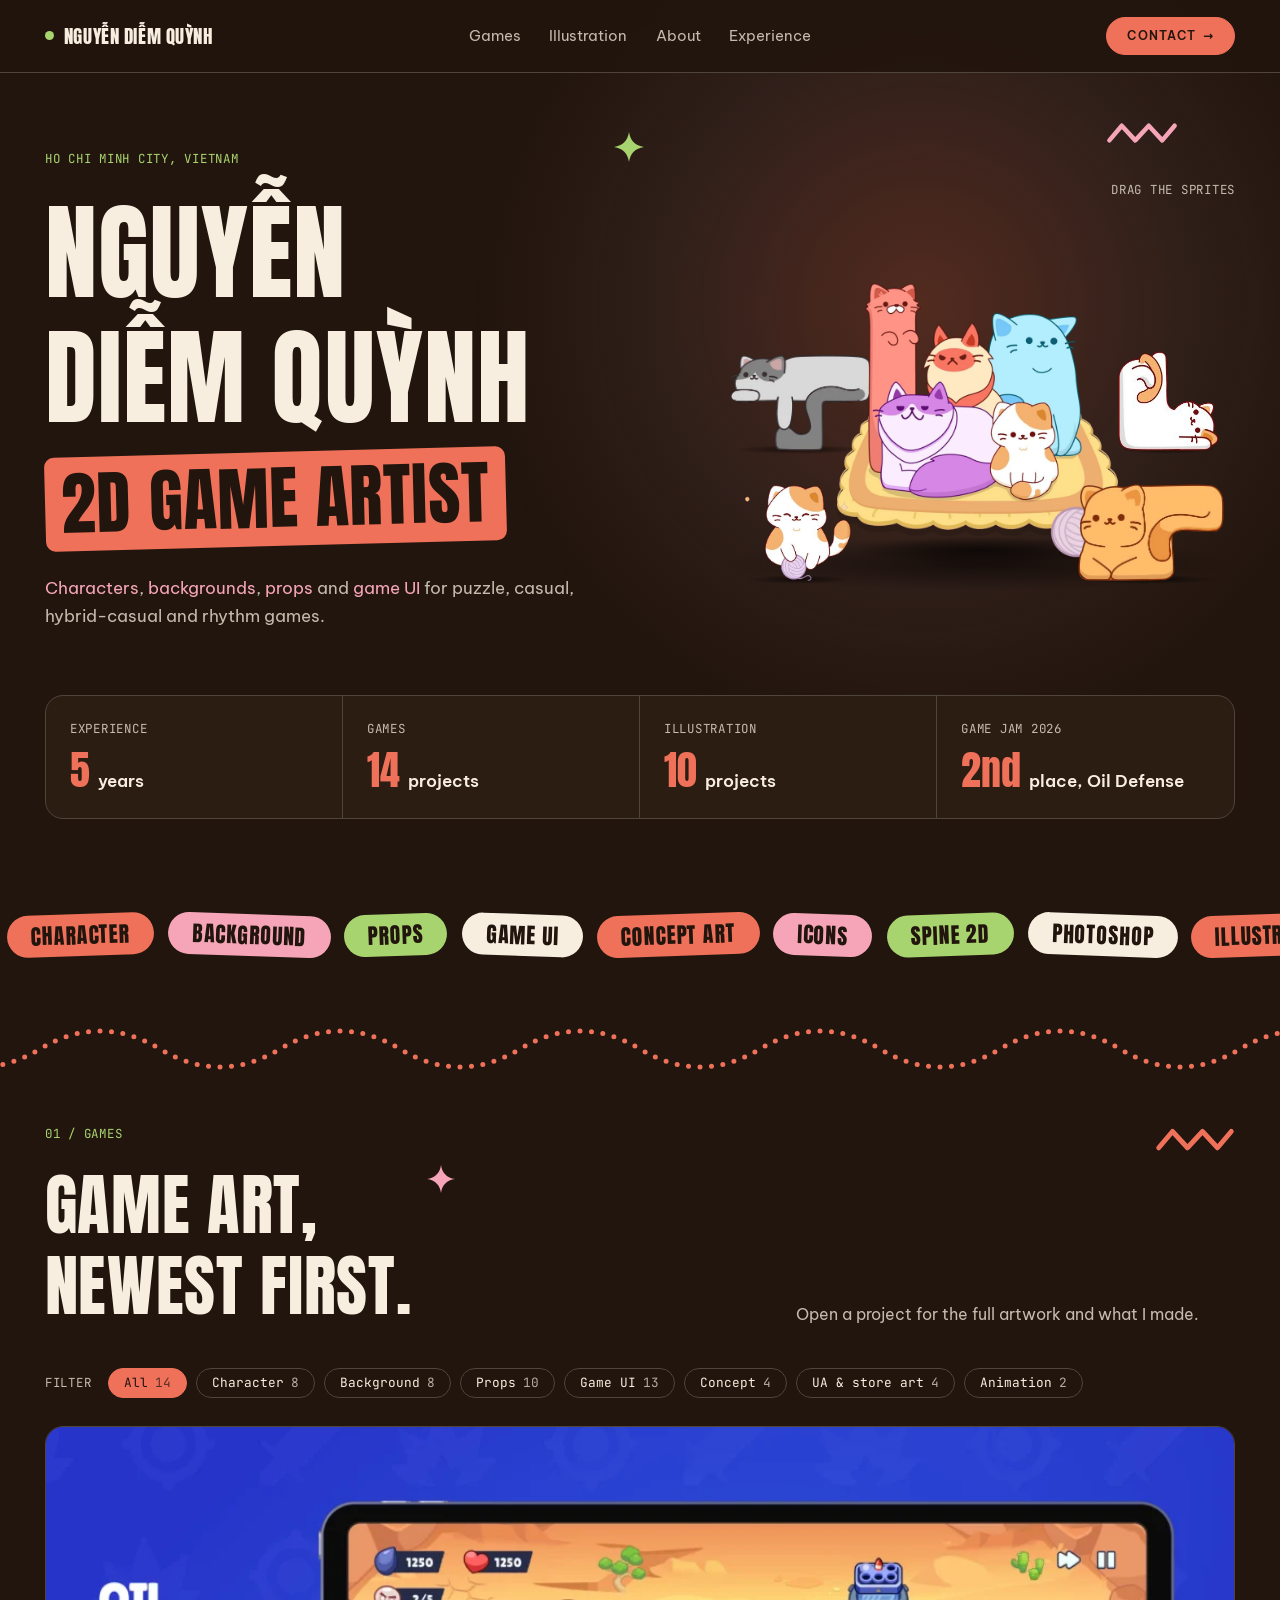
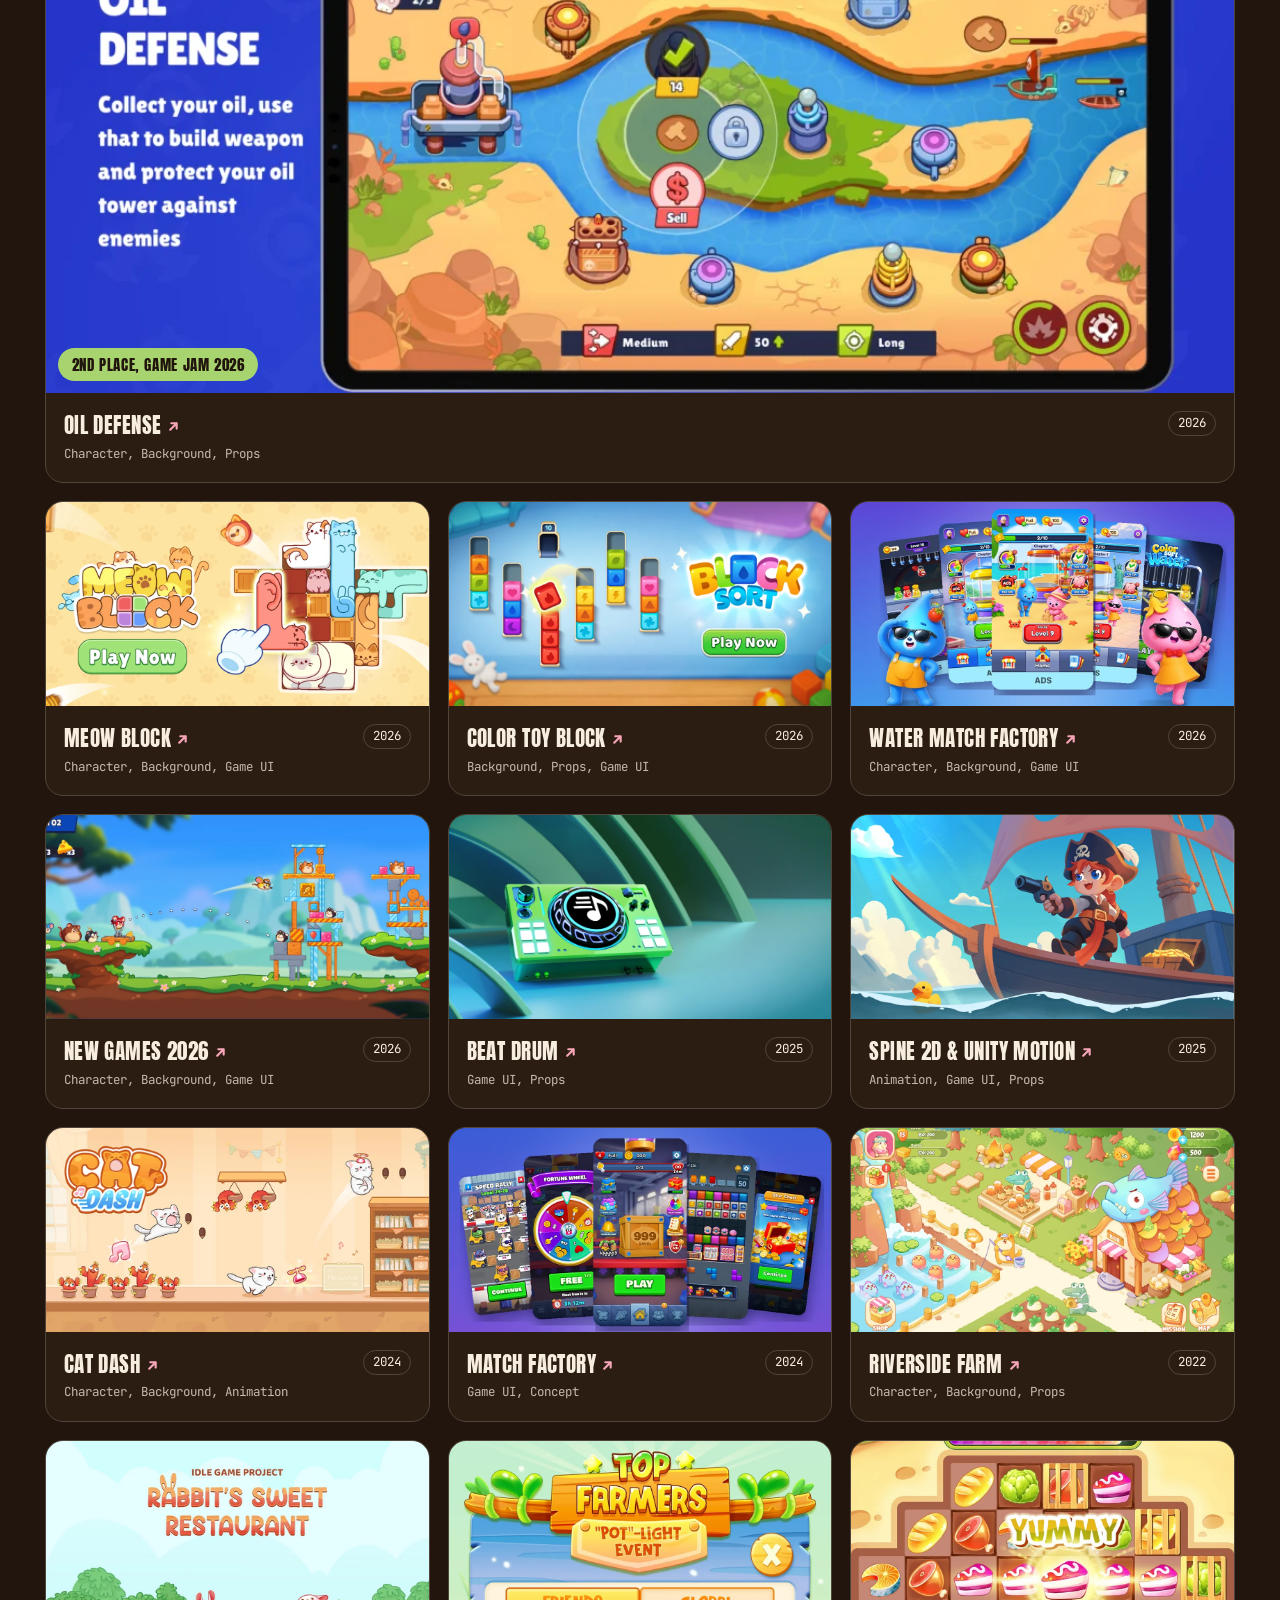
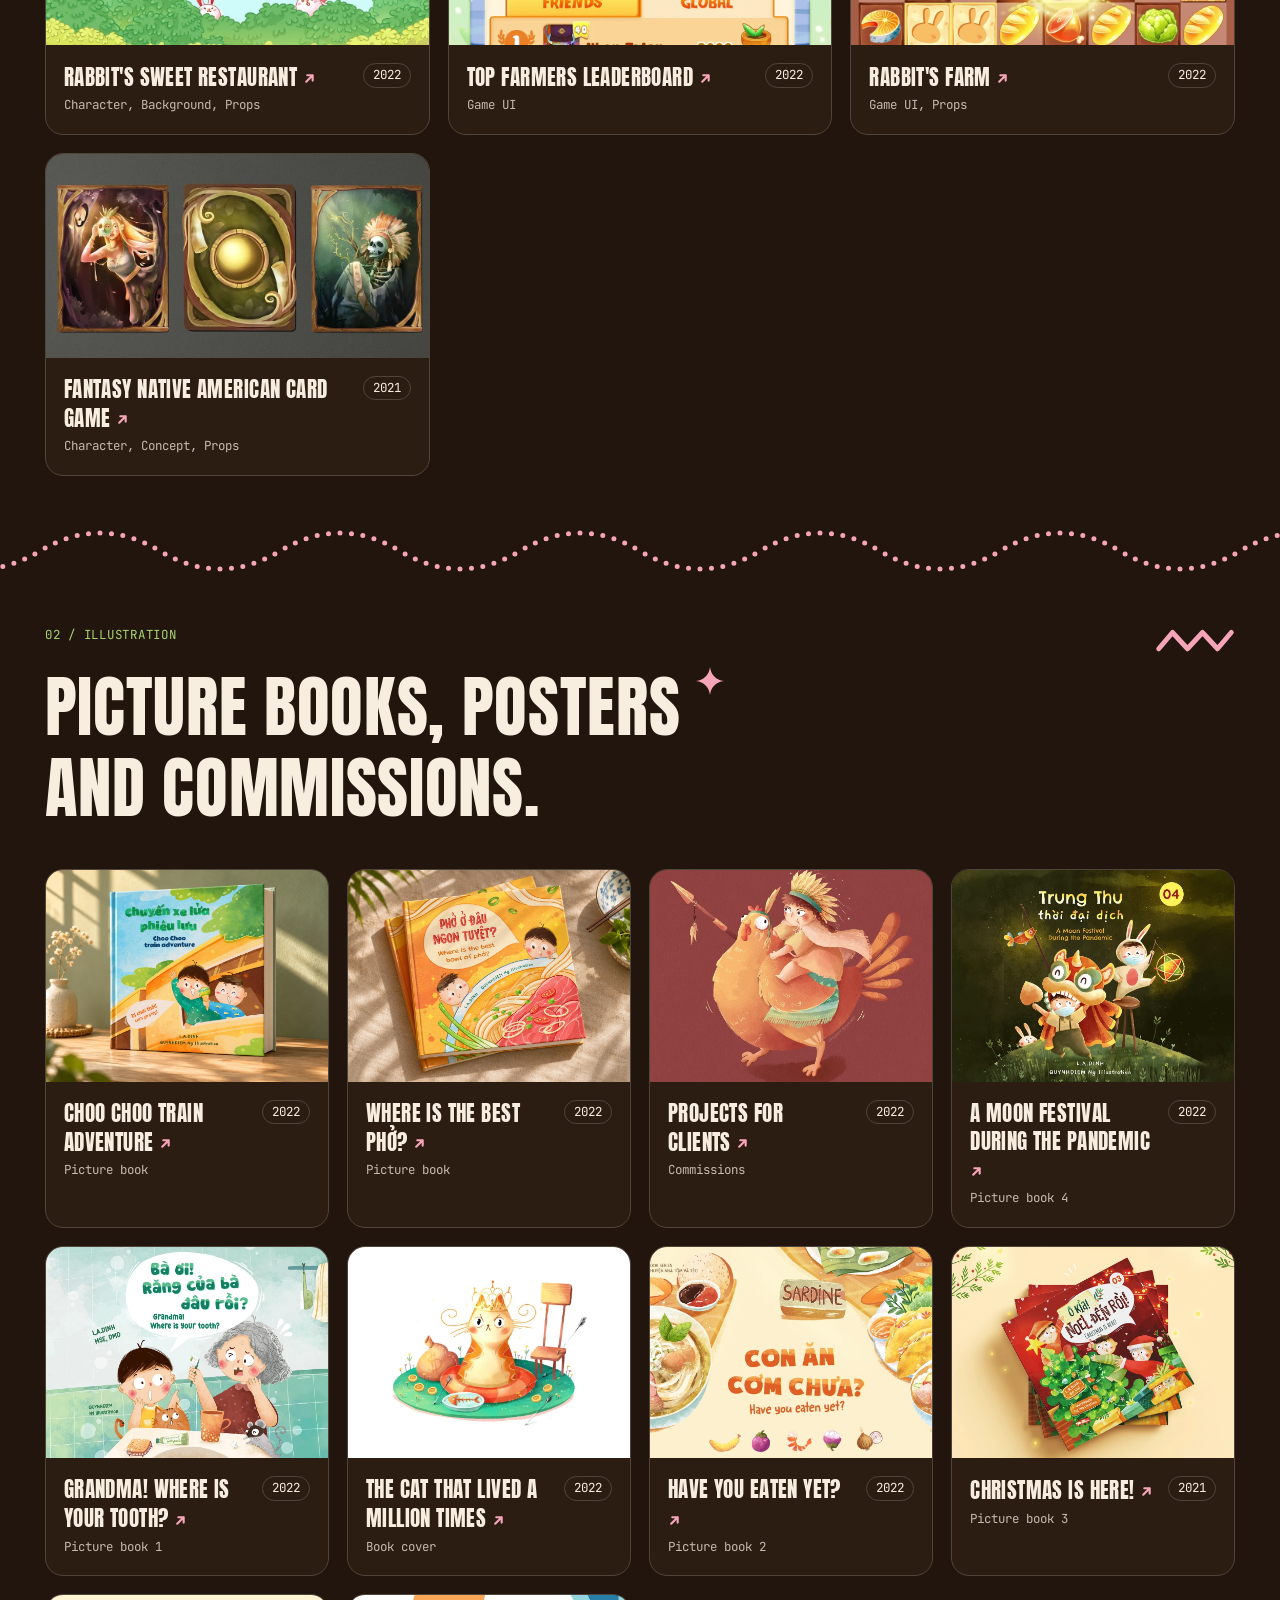
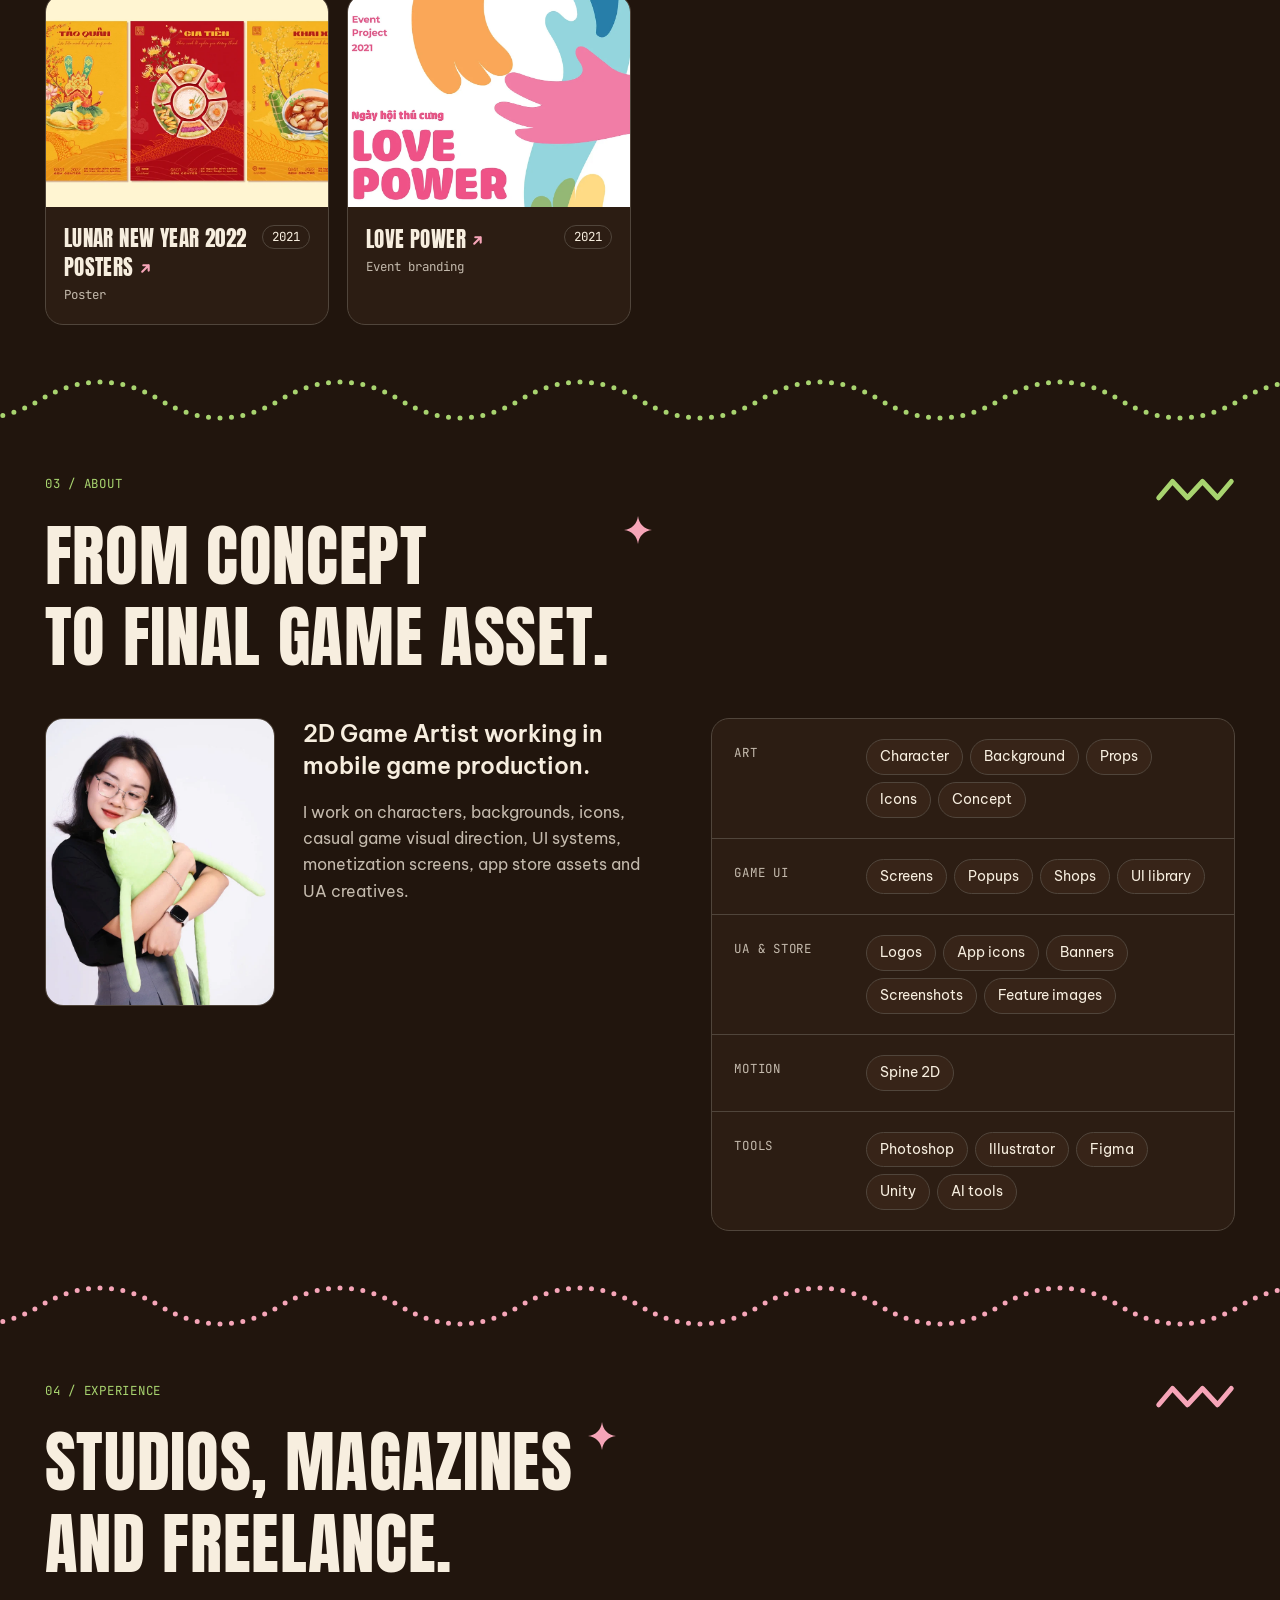
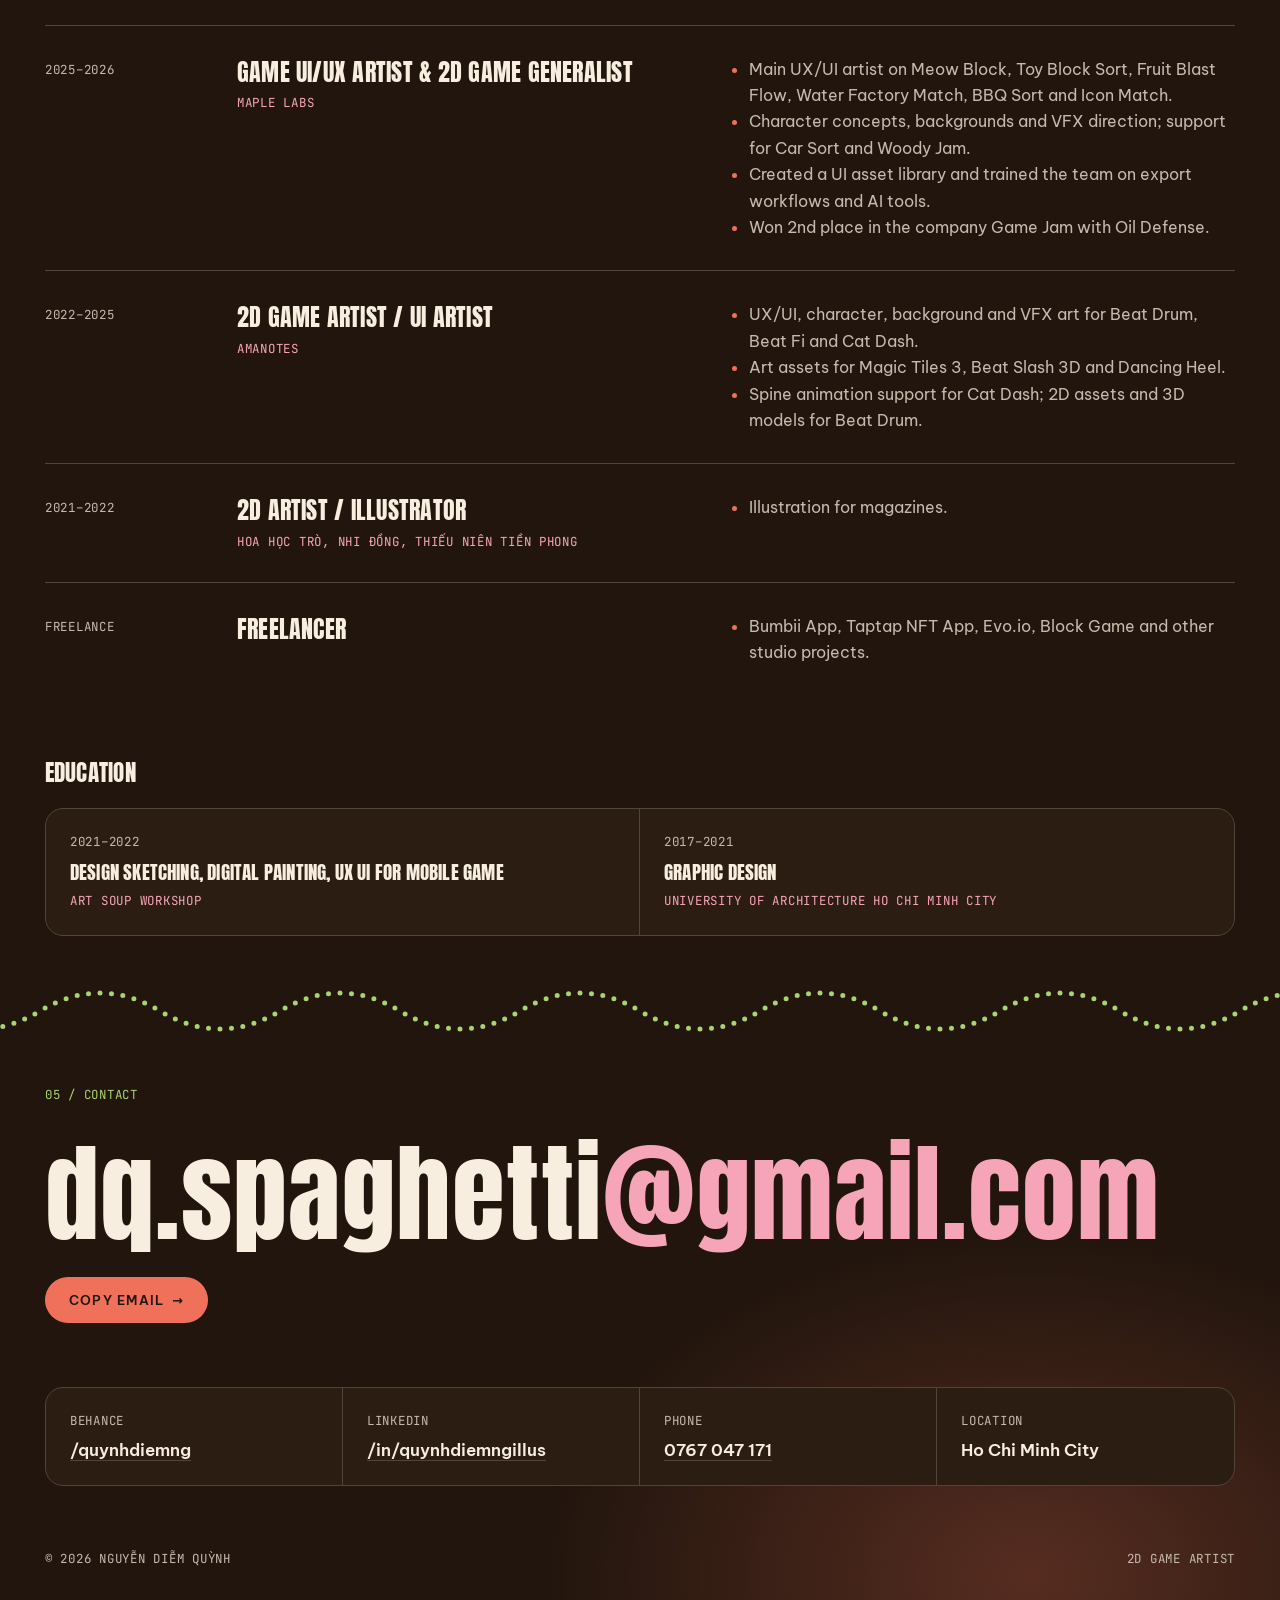
==== commit 18fda758: "Reskin: dark palette, Anton headings, wavy dividers, page-wide glow Pill buttons and rounded cards, " ====
--- a/index.html
+++ b/index.html
@@ -5,14 +5,15 @@
 <meta name="viewport" content="width=device-width, initial-scale=1">
 <title>Nguyễn Diễm Quỳnh | 2D Game Artist</title>
 <meta name="description" content="Portfolio of Nguyễn Diễm Quỳnh, 2D Game Artist in Ho Chi Minh City: characters, backgrounds, props, game UI and illustration.">
-<meta name="theme-color" content="#EBEFE0">
+<meta name="theme-color" content="#21150D">
 <link rel="icon" href="assets/sprites/cat-yarn.webp">
 <link rel="preconnect" href="https://fonts.googleapis.com">
 <link rel="preconnect" href="https://fonts.gstatic.com" crossorigin>
-<link rel="stylesheet" href="https://fonts.googleapis.com/css2?family=Be+Vietnam+Pro:wght@400;600&family=Fraunces:opsz,wght,SOFT,WONK@9..144,600..900,100,0&family=JetBrains+Mono:wght@400&display=swap">
-<link rel="stylesheet" href="style.css?v=21">
+<link rel="stylesheet" href="https://fonts.googleapis.com/css2?family=Anton&family=Be+Vietnam+Pro:wght@400;600&family=JetBrains+Mono:wght@400&display=swap">
+<link rel="stylesheet" href="style.css?v=25">
 </head>
 <body>
+<div class="glow" aria-hidden="true"></div>
 <a class="skip" href="#games">Skip to work</a>
 <header class="bar">
   <div class="wrap">
@@ -147,6 +148,6 @@
 <noscript><p class="wrap">Please turn on JavaScript to see the projects, or visit behance.net/quynhdiemng.</p></noscript>
 <script src="projects.js?v=27"></script>
 <script src="app.js?v=29"></script>
-<script src="motion.js?v=16"></script>
+<script src="motion.js?v=17"></script>
 </body>
 </html>
--- a/style.css
+++ b/style.css
@@ -1,88 +1,96 @@
 :root{
-  --bg:#EBEFE0; --green:#89BC62; --daisy:#DD88C1; --sky:#407ADD; /* palette: cream, green, daisy, sky */
-  --ink:color-mix(in srgb,var(--sky) 38%,#000); /* deep sky blue for text */
-  --accent:var(--daisy);
-  --accent-ink:color-mix(in srgb,var(--sky) 72%,var(--ink)); /* sky dark enough for small text */
-  --deep:color-mix(in srgb,var(--bg) 88%,var(--sky));
-  --panel:color-mix(in srgb,var(--bg) 90%,var(--daisy));
+  --bg:#21150D; --ink:#F7EEDF; --coral:#F0715A; --pink:#F6A5B8; --leaf:#A8D46F; /* palette: brown-black, cream, coral, pink, leaf */
+  --accent:var(--coral);
+  --accent-ink:var(--pink); /* light enough for small text on the dark page */
+  --deep:#2C1D13;
+  --panel:#372418;
   --line:color-mix(in srgb,var(--bg) 78%,var(--ink));
   --soft:color-mix(in srgb,var(--ink) 76%,var(--bg));
-  --display:"Fraunces",Georgia,serif;
+  --paper:#E3E9D1; /* light backing for transparent artwork */
+  --star:url("data:image/svg+xml,%3Csvg xmlns='http://www.w3.org/2000/svg' viewBox='0 0 24 24'%3E%3Cpath d='M12 0C13 7 17 11 24 12C17 13 13 17 12 24C11 17 7 13 0 12C7 11 11 7 12 0Z'/%3E%3C/svg%3E");
+  --zig:url("data:image/svg+xml,%3Csvg xmlns='http://www.w3.org/2000/svg' viewBox='0 0 64 22'%3E%3Cpath d='M3 18 14 5 26 18 38 5 50 18 61 5' fill='none' stroke='%23000' stroke-width='4' stroke-linecap='round' stroke-linejoin='round'/%3E%3C/svg%3E");
+  --wave:url("data:image/svg+xml,%3Csvg xmlns='http://www.w3.org/2000/svg' width='240' height='48' viewBox='0 0 240 48'%3E%3Cpath d='M0 24C40 0 80 0 120 24S200 48 240 24' pathLength='264' fill='none' stroke='%23000' stroke-width='5' stroke-linecap='round' stroke-dasharray='0 12' stroke-dashoffset='-6'/%3E%3C/svg%3E");
+  --display:"Anton",Impact,"Arial Narrow",sans-serif;
   --body:"Be Vietnam Pro",system-ui,sans-serif;
   --mono:"JetBrains Mono",ui-monospace,monospace;
   --gutter:clamp(18px,3.5vw,48px);
   --ease:cubic-bezier(.22,1,.36,1);
 }
 *{box-sizing:border-box}
-html{scroll-behavior:smooth;scroll-padding-top:72px;color-scheme:light;background:var(--bg)}
-body{margin:0;background:var(--bg);color:var(--ink);font:400 1rem/1.65 var(--body)}
+html{scroll-behavior:smooth;scroll-padding-top:72px;color-scheme:dark;background:var(--bg);font-synthesis:none}
+body{margin:0;color:var(--ink);font:400 1rem/1.65 var(--body)} /* no body background: it would hide the .glow layer */
 img,video{display:block;max-width:100%}
 h1,h2,h3,h4,p,ul,dl,dd,figure{margin:0}
-h1,h2,h3,h4{font-family:var(--display);font-weight:800;font-variation-settings:"SOFT" 100,"WONK" 0;line-height:1.06;letter-spacing:-.02em;text-wrap:balance}
+h1,h2,h3,h4{font-family:var(--display);font-weight:400;text-transform:uppercase;line-height:1.22;letter-spacing:.01em;text-wrap:balance}
 a{color:inherit}
 button{font:inherit;color:inherit;cursor:pointer}
-::selection{background:var(--accent);color:var(--ink)}
+::selection{background:var(--accent);color:var(--bg)}
 :focus-visible{outline:2px solid var(--accent);outline-offset:3px}
 .wrap{max-width:1400px;margin-inline:auto;padding-inline:var(--gutter)}
 .skip{position:absolute;left:-999px}
 .skip:focus{left:8px;top:8px;z-index:9;background:var(--ink);color:var(--bg);padding:8px}
 .mono,.facts dt{font:400 .78rem/1.5 var(--mono);letter-spacing:.06em;text-transform:uppercase}
-.kicker{color:var(--accent-ink);margin-bottom:22px}
+.kicker{color:var(--leaf);margin-bottom:22px}
 
 /* top bar */
 .bar{position:sticky;top:0;z-index:5;background:color-mix(in srgb,var(--bg) 88%,transparent);backdrop-filter:blur(12px);border-bottom:1px solid var(--line)}
 .bar .wrap{display:grid;grid-template-columns:1fr auto 1fr;align-items:center;gap:24px;min-height:72px}
 .bar a{text-decoration:none}
-.brand{font:800 1.08rem/1 var(--display);display:flex;align-items:center;gap:10px;white-space:nowrap}
-.brand::before{content:"";width:9px;height:9px;border-radius:50%;background:var(--green)}
+.brand{font:400 1.2rem/1.3 var(--display);text-transform:uppercase;letter-spacing:.03em;display:flex;align-items:center;gap:10px;white-space:nowrap}
+.brand::before{content:"";width:9px;height:9px;border-radius:50%;background:var(--leaf)}
 .bar nav{display:flex;gap:clamp(14px,2.2vw,30px);font-size:.92rem}
 .bar nav a{position:relative;padding-block:8px;color:var(--soft)}
 .bar nav a::after{content:"";position:absolute;inset:auto 0 2px;height:2px;background:var(--accent);transform:scaleX(0);transform-origin:left;transition:transform .35s var(--ease)}
 .bar nav a:hover,.bar nav a[aria-current]{color:var(--ink)}
 .bar nav a:hover::after,.bar nav a[aria-current]::after{transform:none}
-.cta{justify-self:end;border:1px solid var(--line);border-radius:6px;padding:10px 16px;font:400 .8rem/1 var(--mono);transition:background-color .2s,color .2s}
-.cta:hover,.cta[aria-current]{background:var(--accent);color:var(--ink);border-color:var(--accent)}
+.cta{justify-self:end;border:1px solid var(--accent);background:var(--accent);color:var(--bg);border-radius:999px;padding:12px 20px;font:600 .75rem/1 var(--body);letter-spacing:.1em;text-transform:uppercase;transition:background-color .2s,border-color .2s}
+.cta::after,#copyMail::after{content:"→";margin-left:.6em}
+.cta:hover,.cta[aria-current]{background:var(--pink);border-color:var(--pink)}
 
 /* hero */
 .hero{position:relative;overflow:hidden;padding-block:clamp(48px,6vw,88px) clamp(56px,6vw,88px)}
-.hero::before{content:"";position:absolute;width:900px;height:900px;left:var(--gx,72%);top:var(--gy,34%);translate:-50% -50%;background:radial-gradient(closest-side,color-mix(in srgb,var(--daisy) 34%,transparent),color-mix(in srgb,var(--sky) 10%,transparent) 55%,transparent);pointer-events:none}
+/* soft light behind the whole page that follows the pointer; cards and other content stay above it */
+.glow{position:fixed;z-index:-1;left:-450px;top:-450px;width:900px;height:900px;translate:72vw 34vh;background:radial-gradient(closest-side,color-mix(in srgb,var(--coral) 24%,transparent),color-mix(in srgb,var(--pink) 8%,transparent) 55%,transparent);pointer-events:none}
 .hero .wrap{position:relative}
 .hero-in{display:grid;grid-template-columns:minmax(0,1.25fr) minmax(0,1fr);gap:40px;align-items:center}
-.hero h1{font-size:clamp(2.9rem,6.3vw,5.9rem);line-height:1.12;letter-spacing:-.025em;font-weight:900}
+.hero h1{font-size:clamp(3.4rem,8.2vw,7.6rem);line-height:1.2}
 .hero h1 span{display:block;white-space:nowrap}
-.hero h1 .role{background:var(--accent);width:fit-content;padding:0 .14em;margin:.08em 0 0 -.06em;border-radius:.08em}
+.hero h1 .role{background:var(--accent);color:var(--bg);width:fit-content;font-size:.66em;line-height:1.35;padding:0 .24em;margin:.14em 0 0;border-radius:.14em;rotate:-1.5deg}
 .lead{max-width:54ch;margin-top:28px;color:var(--soft);font-size:1.08rem}
 .lead b,.about-text b{color:var(--accent-ink);font-weight:400}
 .stage{position:relative;aspect-ratio:1/.82;width:100%}
-.stage::before{content:"";position:absolute;left:2%;right:2%;bottom:2%;height:13%;border-radius:50%;background:radial-gradient(closest-side,color-mix(in srgb,var(--ink) 14%,transparent),transparent);pointer-events:none}
+.stage::before{content:"";position:absolute;left:2%;right:2%;bottom:2%;height:13%;border-radius:50%;background:radial-gradient(closest-side,color-mix(in srgb,#000 55%,transparent),transparent);pointer-events:none}
 .hint{position:absolute;right:0;top:0;color:var(--soft);pointer-events:none}
 .spr{position:absolute;left:var(--x);bottom:var(--b);width:var(--w);margin:0;padding:5px;border:1px dashed transparent;background:none;touch-action:none;cursor:grab;user-select:none}
 .spr img{width:100%;pointer-events:none}
-.spr::after{content:"";position:absolute;left:8%;right:8%;bottom:2px;height:9%;border-radius:50%;background:radial-gradient(closest-side,color-mix(in srgb,var(--ink) 20%,transparent),transparent);z-index:-1;pointer-events:none}
+.spr::after{content:"";position:absolute;left:8%;right:8%;bottom:2px;height:9%;border-radius:50%;background:radial-gradient(closest-side,color-mix(in srgb,#000 60%,transparent),transparent);z-index:-1;pointer-events:none}
 .spr{isolation:isolate}
 .spr:hover,.spr:focus-visible,.spr.on{border-color:var(--accent);outline:0;z-index:3}
 .spr.on{cursor:grabbing}
-.spr span{position:absolute;left:-1px;bottom:100%;background:var(--accent);color:var(--ink);font:400 .75rem/1 var(--mono);padding:5px 8px;white-space:nowrap;opacity:0}
+.spr span{position:absolute;left:-1px;bottom:100%;background:var(--accent);color:var(--bg);font:400 .75rem/1 var(--mono);padding:5px 8px;white-space:nowrap;opacity:0}
 .spr:hover span,.spr:focus-visible span,.spr.on span{opacity:1}
 
 /* hairline cells: stats and contact */
 .cells{display:grid;grid-template-columns:repeat(4,minmax(0,1fr));border:1px solid var(--line);margin-top:clamp(40px,5vw,64px)}
 .cells>div{padding:24px;border-left:1px solid var(--line);margin-left:-1px;min-width:0}
 .cells dt{color:var(--soft)}
-.cells dd{font:700 1.15rem/1.3 var(--display);margin-top:8px;overflow-wrap:anywhere}
-.cells big{font-size:2rem;letter-spacing:-.03em;margin-right:6px}
+.cells dd{font:600 1.05rem/1.3 var(--body);margin-top:8px;overflow-wrap:anywhere}
+.cells big{font:400 2.5rem/1.2 var(--display);color:var(--accent);margin-right:8px}
 .cells a{text-decoration:none;border-bottom:1px solid var(--line);transition:color .2s,border-color .2s}
 .cells a:hover{color:var(--accent-ink);border-color:currentColor}
 
-.marquee{border-block:1px solid var(--line);overflow:hidden;font:800 1.25rem/1 var(--display);color:var(--soft)}
-.marquee span:nth-child(3n+2)::after{background:var(--daisy)}
-.marquee span:nth-child(3n)::after{background:var(--sky)}
-.marquee div{display:flex;width:max-content;padding-block:26px}
-.marquee span{display:flex;align-items:center;white-space:nowrap}
-.marquee span::after{content:"";width:9px;height:9px;border-radius:50%;background:var(--green);rotate:45deg;margin-inline:38px}
+/* strip of words: tilted pills in the four page colours (count of words must stay a multiple of 4) */
+.marquee{overflow:hidden;font:400 1.35rem/1.3 var(--display);text-transform:uppercase;letter-spacing:.04em}
+.marquee div{display:flex;width:max-content;padding-block:18px}
+.marquee span{--c:var(--coral);background:var(--c);color:var(--bg);border-radius:999px;padding:7px 24px;margin-inline:7px;white-space:nowrap;rotate:-2deg}
+.marquee span:nth-child(even){rotate:2deg}
+.marquee span:nth-child(4n+2){--c:var(--pink)}
+.marquee span:nth-child(4n+3){--c:var(--leaf)}
+.marquee span:nth-child(4n){--c:var(--ink)}
 
 /* sections */
-.block{padding-block:clamp(80px,9vw,136px) 0}
+.block{padding-top:clamp(36px,4vw,60px)}
+.block>.wrap{position:relative}
 .head{display:grid;grid-template-columns:minmax(0,1.6fr) minmax(0,1fr);gap:24px 48px;align-items:end;margin-bottom:40px}
 h2{font-size:clamp(2.4rem,5.2vw,4.7rem)}
 .head>p{color:var(--soft);max-width:46ch}
@@ -91,70 +99,70 @@
 .filters button{border:1px solid var(--line);background:none;border-radius:999px;padding:8px 15px;font:400 .8rem/1 var(--mono);transition:border-color .2s,background-color .2s}
 .filters button i{font-style:normal;opacity:.7;margin-left:7px}
 .filters button:hover{border-color:var(--accent)}
-.filters button[aria-pressed=true]{background:var(--ink);color:var(--bg);border-color:var(--ink)}
-
-.grid{display:grid;grid-template-columns:repeat(4,minmax(0,1fr));gap:1px;padding:1px}
-.tile{position:relative;display:flex;flex-direction:column;background:var(--bg);outline:1px solid var(--line);text-decoration:none;min-width:0;transition:background-color .25s}
+.filters button[aria-pressed=true]{background:var(--accent);color:var(--bg);border-color:var(--accent)}
+
+.grid{display:grid;grid-template-columns:repeat(4,minmax(0,1fr));gap:18px}
+.tile{position:relative;display:flex;flex-direction:column;overflow:hidden;background:var(--deep);border:1px solid var(--line);border-radius:18px;text-decoration:none;min-width:0;transition:background-color .25s,border-color .25s,translate .3s var(--ease)}
 #gameList{grid-template-columns:repeat(3,minmax(0,1fr))}
 .tile.lead-tile{grid-column:1/-1}
 .shot{position:relative;display:block;overflow:hidden;aspect-ratio:15/8;background:var(--deep)}
 .lead-tile .shot{aspect-ratio:2.1}
 #illusList .shot{aspect-ratio:4/3}
 .shot img{position:absolute;inset:0;width:100%;height:100%;object-fit:cover;transition:transform .7s var(--ease)}
-.award{position:absolute;left:12px;bottom:12px;background:var(--green);color:var(--ink);font:700 .95rem/1 var(--display);padding:9px 13px;border-radius:4px}
+.award{position:absolute;left:12px;bottom:12px;background:var(--leaf);color:var(--bg);font:400 .95rem/1.3 var(--display);text-transform:uppercase;letter-spacing:.04em;padding:7px 14px;border-radius:999px}
 .cap{display:grid;grid-template-columns:minmax(0,1fr) auto;gap:4px 12px;align-items:start;padding:18px 18px 20px}
-.cap strong{font:800 1.2rem/1.25 var(--display);letter-spacing:0}
-.cap em{font:400 .78rem/1 var(--mono);border:1px solid var(--line);border-radius:4px;padding:5px 7px;transition:color .2s,border-color .2s}
+.cap strong{font:400 1.3rem/1.35 var(--display);text-transform:uppercase;letter-spacing:.02em}
+.cap em{font:400 .78rem/1 var(--mono);border:1px solid var(--line);border-radius:999px;padding:5px 9px;transition:color .2s,border-color .2s}
 .cap small{grid-column:1/-1;font:400 .78rem/1.4 var(--mono);color:var(--soft)}
-.tile:hover,.tile:focus-visible{background:var(--panel);z-index:1;outline:2px solid var(--sky)}
+.tile:hover,.tile:focus-visible{background:var(--panel);border-color:var(--accent);translate:0 -5px;z-index:1}
 .tile:hover .shot img{transform:scale(1.06)}
 .tile:hover em{color:var(--accent-ink);border-color:var(--accent-ink)}
 
 /* about */
 .about-in{display:grid;grid-template-columns:minmax(0,1.15fr) minmax(0,1fr);gap:clamp(32px,5vw,72px);align-items:start}
 .about-text{display:grid;grid-template-columns:230px minmax(0,1fr);gap:20px 28px;align-items:start}
-.about-text img{width:100%;height:auto;aspect-ratio:4/5;object-fit:cover;background:var(--deep);outline:1px solid var(--line)}
-.about-text .big{font:700 clamp(1.3rem,1.9vw,1.65rem)/1.35 var(--display);letter-spacing:0}
+.about-text img{width:100%;height:auto;aspect-ratio:4/5;object-fit:cover;background:var(--deep);border:1px solid var(--line);border-radius:18px}
+.about-text .big{font:600 clamp(1.25rem,1.8vw,1.55rem)/1.4 var(--body)}
 .about-text p+p{margin-top:16px;color:var(--soft)}
-.kit{background:var(--bg);border:1px solid var(--line)}
+.kit{background:var(--deep);border:1px solid var(--line);border-radius:18px}
 .kit div{display:grid;grid-template-columns:120px minmax(0,1fr);gap:12px;padding:20px 22px}
 .kit div+div{border-top:1px solid var(--line)}
 .kit dt{color:var(--soft);padding-top:5px}
 .kit dd{display:flex;flex-wrap:wrap;gap:7px}
-.kit dd span{background:var(--panel);border:1px solid var(--line);border-radius:4px;padding:5px 11px;font-size:.9rem}
+.kit dd span{background:var(--panel);border:1px solid var(--line);border-radius:999px;padding:5px 13px;font-size:.9rem}
 
 /* experience */
 .job{display:grid;grid-template-columns:160px minmax(0,1.1fr) minmax(0,1.2fr);gap:8px 32px;padding-block:30px;border-top:1px solid var(--line);transition:background-color .25s}
 .job:last-child{border-bottom:1px solid var(--line)}
 .job:hover{background:linear-gradient(90deg,transparent,var(--panel) 20% 80%,transparent)}
 .job .mono{color:var(--soft);padding-top:5px}
-.job h3{font-size:1.45rem;letter-spacing:-.015em;line-height:1.25}
+.job h3{font-size:1.5rem;line-height:1.35}
 .job .where{color:var(--accent-ink);padding-top:6px}
 .job ul{padding-left:1.1em;color:var(--soft)}
 .job li::marker{color:var(--accent)}
 
 /* contact */
-.contact{position:relative;overflow:hidden;margin-top:clamp(80px,9vw,136px);border-top:1px solid var(--line);padding-top:clamp(72px,8vw,120px)}
-.contact::before{content:"";position:absolute;width:1000px;height:700px;right:-250px;bottom:-320px;background:radial-gradient(closest-side,color-mix(in srgb,var(--accent) 32%,transparent),transparent)}
+.contact{position:relative;overflow:hidden;padding-top:clamp(36px,4vw,60px)}
+.contact::before{content:"";position:absolute;width:1000px;height:700px;right:-250px;bottom:-320px;background:radial-gradient(closest-side,color-mix(in srgb,var(--accent) 26%,transparent),transparent)}
 .contact .wrap{position:relative}
-.mail{display:inline-block;font:900 min(6.6vw,5.6rem)/1.15 var(--display);letter-spacing:-.025em;text-decoration:none;transition:color .25s}
+.mail{display:inline-block;font:400 min(8.4vw,7rem)/1.25 var(--display);letter-spacing:.01em;text-decoration:none;transition:color .25s}
 .mail span{color:var(--accent-ink)}
 .mail:hover{color:var(--accent-ink)}
 .mail-row{display:flex;flex-wrap:wrap;align-items:center;gap:16px 32px}
-#copyMail{background:none;border:1px solid var(--line);border-radius:6px;padding:0 20px;min-height:46px;font:400 .85rem/1 var(--mono);transition:background-color .2s,color .2s}
-#copyMail:hover{background:var(--accent);color:var(--ink);border-color:var(--accent)}
+#copyMail{background:var(--accent);color:var(--bg);border:0;border-radius:999px;padding:0 24px;min-height:46px;font:600 .8rem/1 var(--body);letter-spacing:.1em;text-transform:uppercase;transition:background-color .2s}
+#copyMail:hover{background:var(--pink)}
 footer{display:flex;flex-wrap:wrap;justify-content:space-between;gap:8px 24px;padding-block:64px 36px;color:var(--soft)}
 
 /* project viewer */
 dialog{border:0;padding:0;margin:0;width:100%;height:100dvh;max-width:none;max-height:none;background:var(--bg);color:var(--ink);overflow-y:auto}
 dialog::backdrop{background:var(--deep)}
-/* project top bar: dark band with the project name, so it stands out from the artwork */
-.v-bar{position:sticky;top:0;z-index:2;display:flex;align-items:center;justify-content:space-between;gap:12px;background:var(--ink);color:var(--bg);padding:12px var(--gutter);box-shadow:0 6px 18px -8px color-mix(in srgb,var(--ink) 60%,transparent)}
+/* project top bar: raised band with the project name, so it stands out from the artwork */
+.v-bar{position:sticky;top:0;z-index:2;display:flex;align-items:center;justify-content:space-between;gap:12px;background:var(--panel);color:var(--ink);padding:12px var(--gutter);border-bottom:2px solid var(--accent);box-shadow:0 6px 18px -8px #000}
 .v-bar span{display:flex;gap:10px}
-.v-bar strong{flex:1;min-width:0;text-align:center;font:800 1.15rem/1.2 var(--display);white-space:nowrap;overflow:hidden;text-overflow:ellipsis}
-.v-bar button{background:none;color:inherit;border:1px solid color-mix(in srgb,var(--bg) 35%,transparent);border-radius:999px;padding:11px 18px;font:400 .8rem/1 var(--mono);transition:background-color .2s,color .2s,border-color .2s}
-.v-bar #vClose,.v-bar #zClose{background:var(--daisy);border-color:var(--daisy);color:var(--ink)}
-.v-bar button:hover,.v-bar #vClose:hover,.v-bar #zClose:hover{background:var(--bg);border-color:var(--bg);color:var(--ink)}
+.v-bar strong{flex:1;min-width:0;text-align:center;font:400 1.3rem/1.4 var(--display);text-transform:uppercase;letter-spacing:.03em;white-space:nowrap;overflow:hidden;text-overflow:ellipsis}
+.v-bar button{background:none;color:inherit;border:1px solid color-mix(in srgb,var(--ink) 35%,transparent);border-radius:999px;padding:11px 18px;font:600 .75rem/1 var(--body);letter-spacing:.08em;text-transform:uppercase;transition:background-color .2s,color .2s,border-color .2s}
+.v-bar #vClose,.v-bar #zClose{background:var(--accent);border-color:var(--accent);color:var(--bg)}
+.v-bar button:hover,.v-bar #vClose:hover,.v-bar #zClose:hover{background:var(--ink);border-color:var(--ink);color:var(--bg)}
 .v-body{max-width:1120px;margin-inline:auto;padding:56px var(--gutter) 88px}
 .desc{max-width:65ch;margin-top:20px;font-size:1.08rem;color:var(--soft)}
 .facts{display:flex;flex-wrap:wrap;border:1px solid var(--line);margin-top:32px}
@@ -173,7 +181,7 @@
 .row{display:flex;gap:14px}
 .row+.row{margin-top:14px}
 .row>*{flex:var(--a) 1 0;min-width:0;width:100%;height:auto;border-radius:6px;background:var(--deep)}
-.row>.alpha{background:color-mix(in srgb,var(--bg) 82%,var(--green));padding:5% 7%;object-fit:contain}
+.row>.alpha{background:var(--paper);padding:5% 7%;object-fit:contain}
 .row>.spacer{background:none}
 .row>.spine{position:relative;overflow:hidden}
 .spine .spine-player{background:none!important}
@@ -184,26 +192,26 @@
 /* store / play buttons: filled pills so they read as the main action of the page */
 .links{display:flex;flex-wrap:wrap;gap:12px;margin-top:26px}
 .sec .links{margin:-2px 0 20px}
-.links a{display:inline-flex;align-items:center;gap:2px;min-height:50px;padding:0 24px;border-radius:999px;background:var(--accent-ink);color:#fff;font:600 1rem/1 var(--body);text-decoration:none;box-shadow:0 8px 20px -8px color-mix(in srgb,var(--sky) 70%,transparent);transition:transform .25s var(--ease),background-color .2s,box-shadow .25s}
+.links a{display:inline-flex;align-items:center;gap:4px;min-height:50px;padding:0 24px;border-radius:999px;background:var(--accent);color:var(--bg);font:600 .85rem/1 var(--body);letter-spacing:.08em;text-transform:uppercase;text-decoration:none;box-shadow:0 8px 20px -8px color-mix(in srgb,var(--coral) 70%,transparent);transition:transform .25s var(--ease),background-color .2s,box-shadow .25s}
 .links a:nth-child(2){background:var(--ink)}
 .links a i{display:inline-flex;transition:transform .3s var(--ease)}
-.links a:hover{transform:translateY(-2px);background:var(--daisy);color:var(--ink);box-shadow:0 12px 24px -10px color-mix(in srgb,var(--daisy) 90%,transparent)}
+.links a:hover{transform:translateY(-2px);background:var(--pink);box-shadow:0 12px 24px -10px color-mix(in srgb,var(--pink) 90%,transparent)}
 .links a:hover i{transform:translate(2px,-2px)}
 body:has(dialog[open]){overflow:hidden}
 
 /* large image preview */
 .zoomable{cursor:zoom-in;transition:outline-color .2s,filter .2s;outline:2px solid transparent;outline-offset:2px}
-.zoomable:hover{outline-color:var(--sky);filter:brightness(1.03)}
-#zoom{background:color-mix(in srgb,var(--ink) 92%,#000);color:var(--bg)}
-#zoom::backdrop{background:var(--ink)}
+.zoomable:hover{outline-color:var(--accent);filter:brightness(1.03)}
+#zoom{background:#150C07;color:var(--ink)}
+#zoom::backdrop{background:#150C07}
 #zCount{font:400 .85rem/1 var(--mono);letter-spacing:.06em}
 .z-stage{display:grid;place-items:center;min-height:calc(100dvh - 104px);padding:16px var(--gutter)}
 .z-item{display:block;width:min(100%,var(--nw,1600px),calc((100dvh - 120px) * var(--ar)));height:auto;border-radius:6px;background:var(--deep);cursor:zoom-in}
-.z-item.alpha{background:color-mix(in srgb,var(--bg) 82%,var(--green));padding:4%}
+.z-item.alpha{background:var(--paper);padding:4%}
 .z-stage.full{place-items:start center}
 .z-stage.full .z-item{width:min(100%,var(--nw,1600px));cursor:zoom-out}
 video.z-item{cursor:auto}
-.z-hint{margin:0;padding:0 16px 14px;text-align:center;color:color-mix(in srgb,var(--bg) 60%,transparent)}
+.z-hint{margin:0;padding:0 16px 14px;text-align:center;color:color-mix(in srgb,var(--ink) 60%,transparent)}
 
 .hint .t{display:none}
 @media(pointer:coarse){
@@ -224,16 +232,36 @@
 .cells.edu{grid-template-columns:repeat(2,minmax(0,1fr))}
 .cells.three{grid-template-columns:repeat(3,minmax(0,1fr))}
 .edu p{color:var(--soft)}
-.edu h4{font-size:1.15rem;line-height:1.3;letter-spacing:-.01em;margin-block:8px 6px}
+.edu h4{font-size:1.2rem;line-height:1.4;margin-block:8px 6px}
 .edu .where{color:var(--accent-ink)}
-.v-next{display:block;width:100%;margin-top:56px;padding:32px 24px;text-align:left;background:none;border:1px solid var(--line);font:800 clamp(1.5rem,4vw,2.6rem)/1.2 var(--display);letter-spacing:-.02em;transition:background-color .2s,color .2s}
-.v-next .mono{display:block;margin-bottom:10px;color:var(--accent-ink)}
-.v-next:hover{background:var(--accent);color:var(--ink)}
+.v-next{display:block;width:100%;margin-top:56px;padding:32px;text-align:left;background:var(--deep);border:1px solid var(--line);border-radius:18px;font:400 clamp(1.7rem,4.4vw,3rem)/1.3 var(--display);text-transform:uppercase;letter-spacing:.02em;transition:background-color .2s,color .2s}
+.v-next .mono{display:block;margin-bottom:10px;color:var(--leaf)}
+.v-next:hover{background:var(--accent);color:var(--bg)}
 .v-next:hover .mono{color:inherit}
+
+/* rounded boxes */
+.cells,.facts{border-radius:18px;overflow:hidden;background:var(--deep)}
+.row>*,.z-item{border-radius:12px}
+
+/* dotted wavy dividers between sections */
+.block::before,.contact::after{content:"";display:block;height:48px;background:var(--wc,var(--coral));-webkit-mask:var(--wave) repeat-x 50% 50%/240px 48px;mask:var(--wave) repeat-x 50% 50%/240px 48px}
+.block::before{margin-bottom:clamp(36px,4vw,60px)}
+.contact::after{position:absolute;inset:clamp(36px,4vw,60px) 0 auto}
+.contact{padding-top:calc(clamp(36px,4vw,60px) * 2 + 48px)}
+#illustration,#experience{--wc:var(--pink)}
+#about,.contact{--wc:var(--leaf)}
+
+/* doodles: sparkles and zigzags */
+.hero .wrap::before,.hero .wrap::after,.head h2::after,.block>.wrap::after{content:"";position:absolute;background:var(--pink);pointer-events:none;-webkit-mask:var(--star) center/contain no-repeat;mask:var(--star) center/contain no-repeat}
+.hero .wrap::before{width:30px;height:30px;left:48%;top:-18px;background:var(--leaf)}
+.hero .wrap::after{width:72px;height:25px;right:8%;top:-30px;-webkit-mask-image:var(--zig);mask-image:var(--zig)}
+.head h2{position:relative;width:fit-content;padding-right:.65em}
+.head h2::after{width:.42em;height:.42em;right:0;top:0}
+.block>.wrap::after{width:80px;height:28px;right:var(--gutter);top:0;background:var(--wc,var(--coral));-webkit-mask-image:var(--zig);mask-image:var(--zig)}
 
 @media(max-width:1000px){
   .hero-in,.about-in,.head{grid-template-columns:minmax(0,1fr)}
-  .hero h1{font-size:clamp(2.6rem,11.5vw,6rem)}
+  .hero h1{font-size:clamp(3.2rem,15vw,7.6rem)}
   .stage{max-width:560px;margin-inline:auto}
   .grid,#gameList,.cells{grid-template-columns:repeat(2,minmax(0,1fr))}
   .cells:not(.three,.edu)>div:nth-child(n+3){border-top:1px solid var(--line)}
@@ -243,8 +271,12 @@
 }
 @media(max-width:640px){
   html{scroll-padding-top:104px}
-  .v-bar strong{font-size:.95rem}
-  .v-bar button{padding:11px 13px}
+  .v-bar{gap:8px;padding-inline:12px}
+  .v-bar span{gap:6px}
+  .v-bar strong{font-size:1rem;letter-spacing:.01em}
+  .v-bar button{padding:11px 10px;font-size:.66rem;letter-spacing:.03em}
+  .hero .wrap::before{display:none}
+  .block>.wrap::after{width:56px;height:20px}
   .links a{flex:1 1 140px;justify-content:center}
   .bar .wrap{grid-template-columns:1fr auto;gap:0 12px;padding-block:10px 6px;min-height:0}
   .bar nav{grid-row:2;grid-column:1/-1;justify-content:space-between}
@@ -253,8 +285,10 @@
   .cells.three,.cells.four,.cells.edu{grid-template-columns:minmax(0,1fr)}
   .cells.three>div+div,.cells.four>div+div,.cells.edu>div+div{border-top:1px solid var(--line)}
   #gameList{grid-template-columns:minmax(0,1fr)}
+  .grid{gap:12px}
+  .tile{border-radius:14px}
   .cap{padding:13px 12px 15px;grid-template-columns:minmax(0,1fr)}
-  .cap strong{font-size:1rem}
+  .cap strong{font-size:1.05rem}
   .cap em{justify-self:start;grid-row:3}
   .about-text{grid-template-columns:minmax(0,1fr)}
   .about-text img{max-width:220px}
@@ -271,7 +305,7 @@
   .marquee div{animation:slide 45s linear infinite}
   .marquee:hover div{animation-play-state:paused}
   .brand::before{animation:pulse 2.2s ease-in-out infinite}
-  .hero::before{transition:left .8s var(--ease),top .8s var(--ease)}
+  .glow{transition:translate .8s var(--ease)}
   .spr img{animation:bob 3.4s ease-in-out infinite alternate;animation-delay:var(--d,0s)}
   .spr:nth-of-type(even) img{animation-name:sway}
   .spr:hover img,.spr.on img{animation-play-state:paused}
@@ -279,7 +313,7 @@
 }
 @media(prefers-reduced-motion:reduce){*{transition:none!important}html{scroll-behavior:auto}}
 @keyframes slide{to{transform:translateX(-50%)}}
-@keyframes pulse{50%{box-shadow:0 0 0 6px color-mix(in srgb,var(--accent) 28%,transparent)}}
+@keyframes pulse{50%{box-shadow:0 0 0 6px color-mix(in srgb,var(--leaf) 28%,transparent)}}
 @keyframes bob{from{transform:translateY(2px)}to{transform:translateY(-6px)}}
 @keyframes sway{from{transform:translateY(2px) rotate(-2deg)}to{transform:translateY(-5px) rotate(2deg)}}
 @keyframes hop{0%{transform:scale(1.12,.82) translateY(8%)}40%{transform:scale(.94,1.1) translateY(-34%)}75%{transform:scale(1.08,.9) translateY(4%)}100%{transform:none}}
